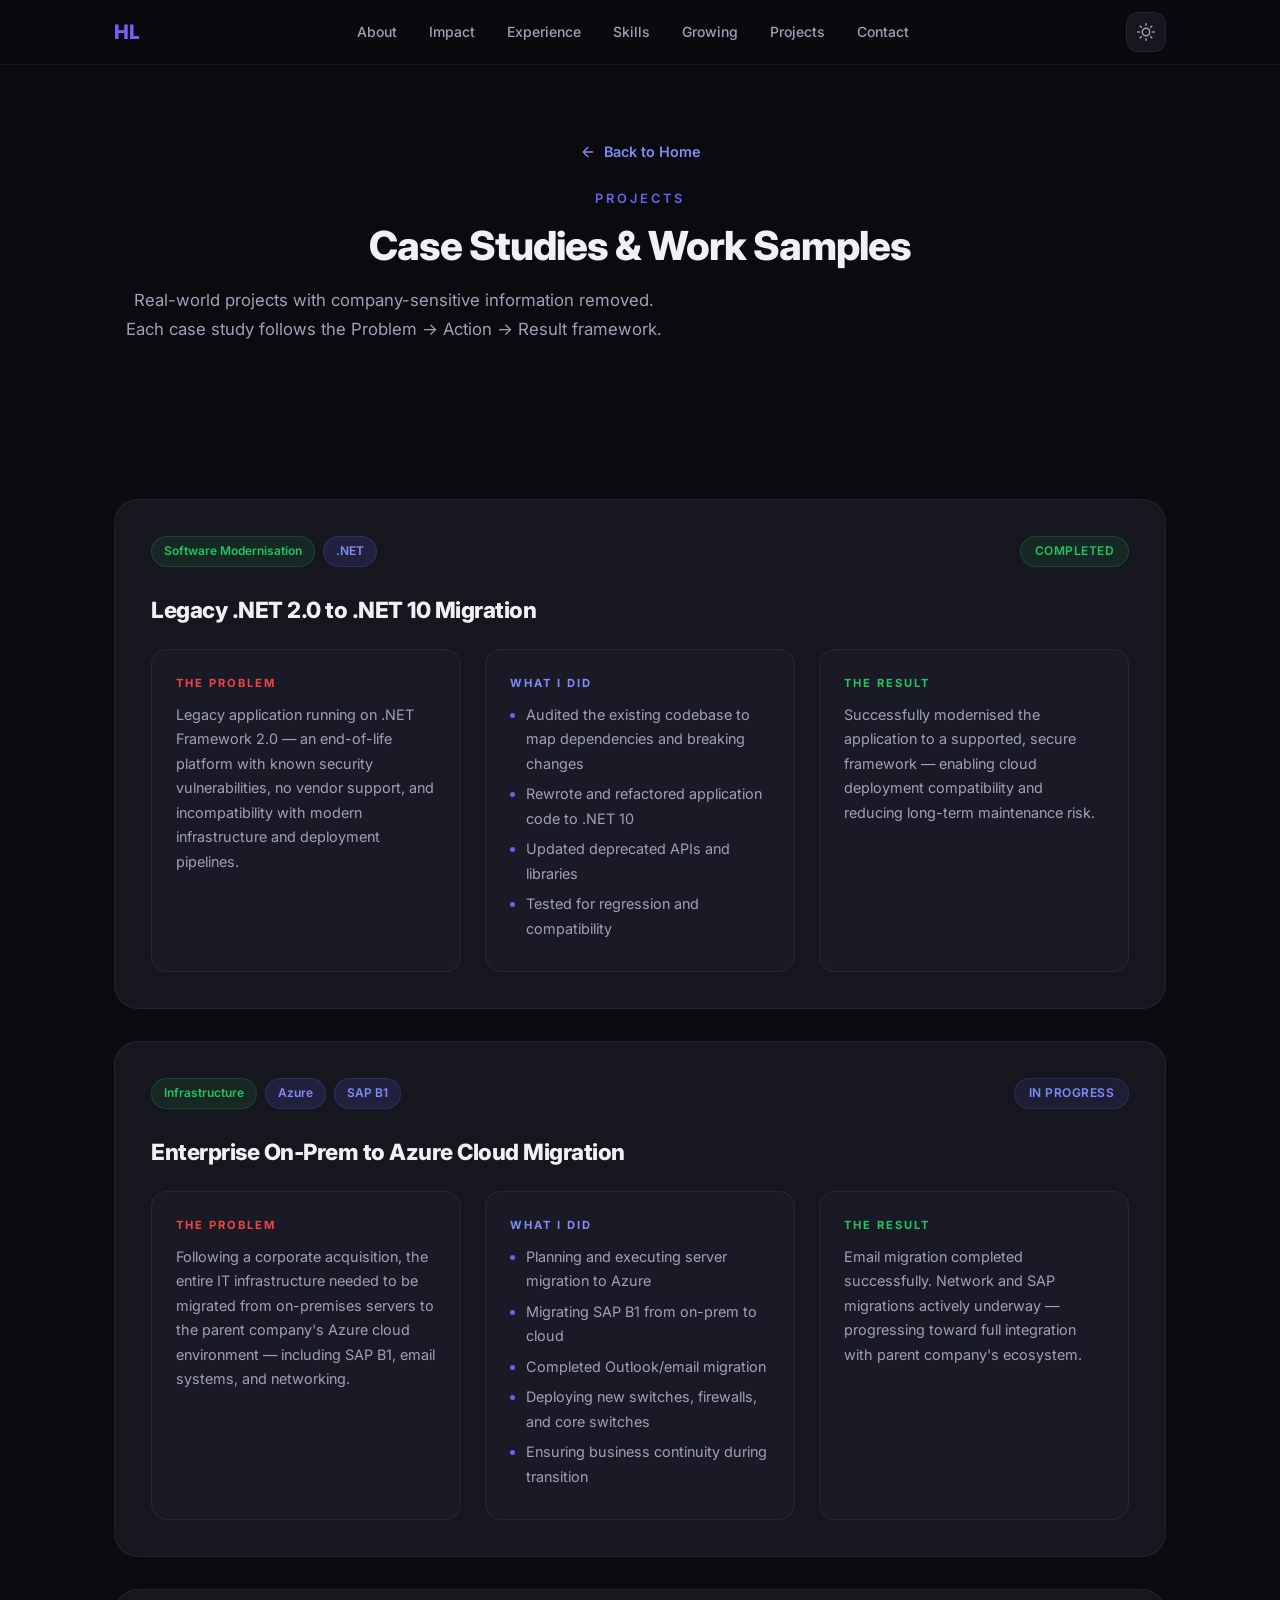
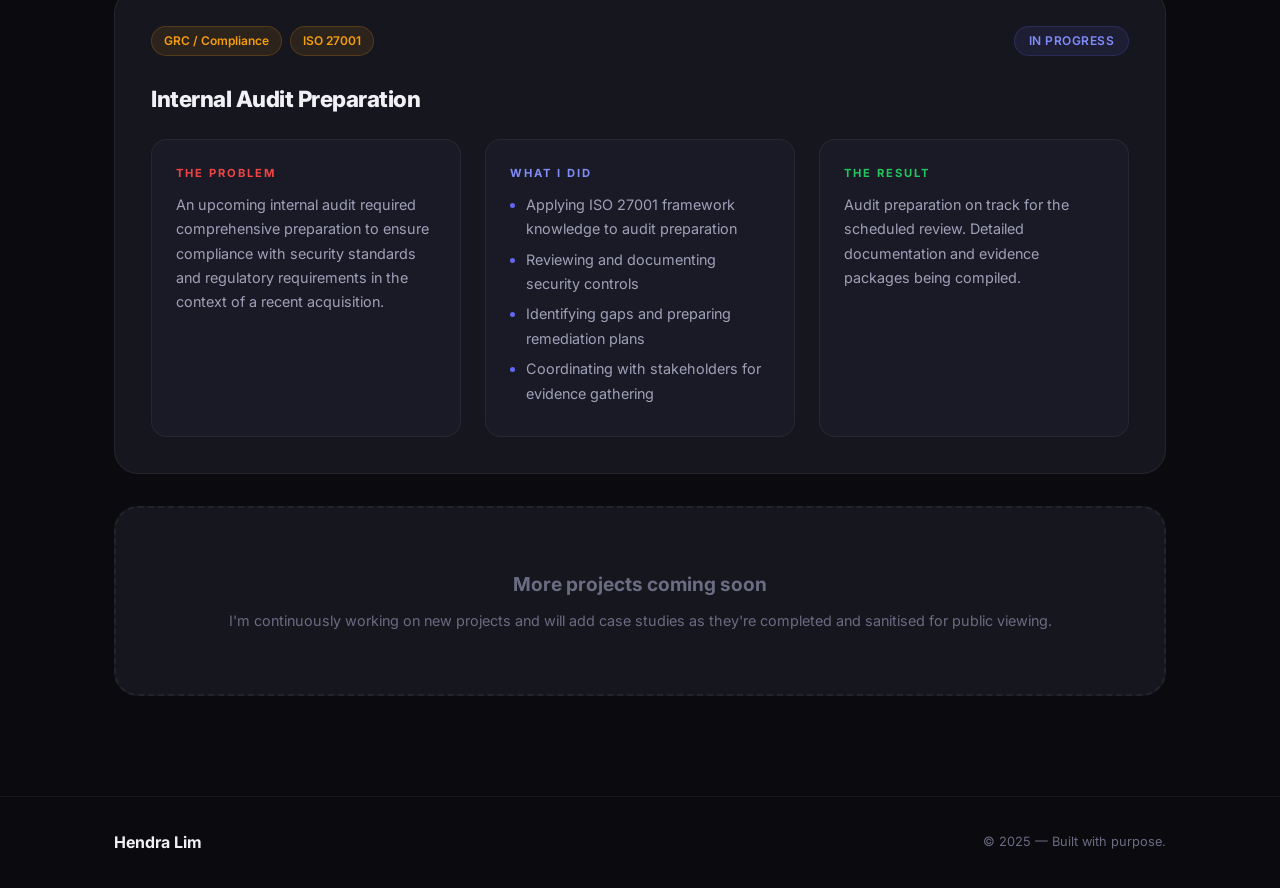
==== projects.html @ 78134fe1 "Initial portfolio website build Co-Authored-By: Claude Opus 4.6 <noreply@anthropic.com>" ====
<!DOCTYPE html>
<html lang="en" data-theme="dark">
<head>
    <meta charset="UTF-8">
    <meta name="viewport" content="width=device-width, initial-scale=1.0">
    <title>Projects | Hendra Lim</title>
    <meta name="description" content="Project case studies by Hendra Lim — IT infrastructure, cybersecurity, and software modernisation.">
    <link rel="stylesheet" href="styles.css">
    <link rel="preconnect" href="https://fonts.googleapis.com">
    <link rel="preconnect" href="https://fonts.gstatic.com" crossorigin>
    <link href="https://fonts.googleapis.com/css2?family=Inter:wght@300;400;500;600;700;800&family=JetBrains+Mono:wght@400;500&display=swap" rel="stylesheet">
    <style>
        /* Projects-specific styles */
        .projects-hero {
            padding: 140px 24px 60px;
            text-align: center;
        }

        .projects-grid {
            display: grid;
            gap: 32px;
            margin-top: 48px;
        }

        .project-case-study {
            background: var(--bg-card);
            border: 1px solid var(--border);
            border-radius: 24px;
            overflow: hidden;
            transition: all 0.3s ease;
        }

        .project-case-study:hover {
            border-color: var(--accent);
            box-shadow: var(--shadow-md);
        }

        .project-header {
            padding: 36px 36px 0;
            display: flex;
            justify-content: space-between;
            align-items: flex-start;
            flex-wrap: wrap;
            gap: 12px;
        }

        .project-tags {
            display: flex;
            gap: 8px;
            flex-wrap: wrap;
        }

        .project-tag {
            padding: 4px 12px;
            background: var(--accent-glow);
            border: 1px solid rgba(99, 102, 241, 0.2);
            border-radius: 100px;
            font-size: 0.75rem;
            font-weight: 600;
            color: var(--accent-light);
        }

        .project-tag.infra {
            background: rgba(34, 197, 94, 0.1);
            border-color: rgba(34, 197, 94, 0.2);
            color: #22c55e;
        }

        .project-tag.security {
            background: rgba(245, 158, 11, 0.1);
            border-color: rgba(245, 158, 11, 0.2);
            color: #f59e0b;
        }

        .project-status {
            padding: 4px 14px;
            border-radius: 100px;
            font-size: 0.75rem;
            font-weight: 600;
            text-transform: uppercase;
            letter-spacing: 0.5px;
        }

        .project-status.completed {
            background: rgba(34, 197, 94, 0.1);
            color: #22c55e;
            border: 1px solid rgba(34, 197, 94, 0.2);
        }

        .project-status.in-progress {
            background: rgba(99, 102, 241, 0.1);
            color: var(--accent-light);
            border: 1px solid rgba(99, 102, 241, 0.2);
        }

        .project-body {
            padding: 24px 36px 36px;
        }

        .project-title {
            font-size: 1.4rem;
            font-weight: 800;
            margin-bottom: 20px;
            letter-spacing: -0.5px;
        }

        .project-phases {
            display: grid;
            grid-template-columns: repeat(3, 1fr);
            gap: 24px;
        }

        .project-phase {
            padding: 24px;
            background: var(--bg-elevated);
            border-radius: 16px;
            border: 1px solid var(--border);
        }

        .phase-label {
            font-size: 0.7rem;
            font-weight: 700;
            text-transform: uppercase;
            letter-spacing: 2px;
            color: var(--accent-light);
            margin-bottom: 10px;
            display: block;
        }

        .phase-label.problem { color: #ef4444; }
        .phase-label.action { color: var(--accent-light); }
        .phase-label.result { color: #22c55e; }

        .project-phase p {
            font-size: 0.9rem;
            color: var(--text-secondary);
            line-height: 1.7;
        }

        .project-phase ul {
            list-style: none;
            padding: 0;
        }

        .project-phase ul li {
            font-size: 0.9rem;
            color: var(--text-secondary);
            line-height: 1.7;
            padding-left: 16px;
            position: relative;
            margin-bottom: 6px;
        }

        .project-phase ul li::before {
            content: '';
            position: absolute;
            left: 0;
            top: 10px;
            width: 5px;
            height: 5px;
            border-radius: 50%;
            background: var(--accent);
        }

        .project-placeholder {
            background: var(--bg-card);
            border: 2px dashed var(--border);
            border-radius: 24px;
            padding: 60px 36px;
            text-align: center;
        }

        .project-placeholder h4 {
            font-size: 1.2rem;
            margin-bottom: 8px;
            color: var(--text-muted);
        }

        .project-placeholder p {
            font-size: 0.9rem;
            color: var(--text-muted);
        }

        .back-link {
            display: inline-flex;
            align-items: center;
            gap: 8px;
            font-size: 0.9rem;
            font-weight: 600;
            color: var(--accent-light);
            margin-bottom: 24px;
            transition: gap 0.2s ease;
        }

        .back-link:hover {
            gap: 12px;
        }

        @media (max-width: 768px) {
            .project-phases {
                grid-template-columns: 1fr;
            }

            .project-header {
                padding: 24px 24px 0;
            }

            .project-body {
                padding: 20px 24px 28px;
            }
        }
    </style>
</head>
<body>
    <!-- Navigation -->
    <nav class="nav" id="nav">
        <div class="nav-container">
            <a href="index.html" class="nav-logo">HL</a>
            <div class="nav-links">
                <a href="index.html#about" class="nav-link">About</a>
                <a href="index.html#impact" class="nav-link">Impact</a>
                <a href="index.html#experience" class="nav-link">Experience</a>
                <a href="index.html#skills" class="nav-link">Skills</a>
                <a href="index.html#learning" class="nav-link">Growing</a>
                <a href="projects.html" class="nav-link">Projects</a>
                <a href="index.html#contact" class="nav-link">Contact</a>
            </div>
            <div class="nav-actions">
                <button class="theme-toggle" id="themeToggle" aria-label="Toggle dark/light mode">
                    <svg class="icon-sun" xmlns="http://www.w3.org/2000/svg" width="18" height="18" viewBox="0 0 24 24" fill="none" stroke="currentColor" stroke-width="2" stroke-linecap="round" stroke-linejoin="round"><circle cx="12" cy="12" r="5"></circle><line x1="12" y1="1" x2="12" y2="3"></line><line x1="12" y1="21" x2="12" y2="23"></line><line x1="4.22" y1="4.22" x2="5.64" y2="5.64"></line><line x1="18.36" y1="18.36" x2="19.78" y2="19.78"></line><line x1="1" y1="12" x2="3" y2="12"></line><line x1="21" y1="12" x2="23" y2="12"></line><line x1="4.22" y1="19.78" x2="5.64" y2="18.36"></line><line x1="18.36" y1="5.64" x2="19.78" y2="4.22"></line></svg>
                    <svg class="icon-moon" xmlns="http://www.w3.org/2000/svg" width="18" height="18" viewBox="0 0 24 24" fill="none" stroke="currentColor" stroke-width="2" stroke-linecap="round" stroke-linejoin="round"><path d="M21 12.79A9 9 0 1 1 11.21 3 7 7 0 0 0 21 12.79z"></path></svg>
                </button>
                <button class="mobile-menu-btn" id="mobileMenuBtn" aria-label="Toggle menu">
                    <span></span>
                    <span></span>
                    <span></span>
                </button>
            </div>
        </div>
    </nav>

    <!-- Mobile Menu -->
    <div class="mobile-menu" id="mobileMenu">
        <a href="index.html#about" class="mobile-menu-link">About</a>
        <a href="index.html#impact" class="mobile-menu-link">Impact</a>
        <a href="index.html#experience" class="mobile-menu-link">Experience</a>
        <a href="index.html#skills" class="mobile-menu-link">Skills</a>
        <a href="index.html#learning" class="mobile-menu-link">Growing</a>
        <a href="projects.html" class="mobile-menu-link">Projects</a>
        <a href="index.html#contact" class="mobile-menu-link">Contact</a>
    </div>

    <!-- Projects Hero -->
    <section class="projects-hero">
        <div class="container">
            <a href="index.html" class="back-link">
                <svg xmlns="http://www.w3.org/2000/svg" width="16" height="16" viewBox="0 0 24 24" fill="none" stroke="currentColor" stroke-width="2" stroke-linecap="round" stroke-linejoin="round"><line x1="19" y1="12" x2="5" y2="12"></line><polyline points="12 19 5 12 12 5"></polyline></svg>
                Back to Home
            </a>
            <h2 class="section-label">Projects</h2>
            <h3 class="section-title">Case Studies & Work Samples</h3>
            <p class="section-description">Real-world projects with company-sensitive information removed. Each case study follows the Problem → Action → Result framework.</p>
        </div>
    </section>

    <!-- Projects -->
    <section class="section" style="padding-top: 0;">
        <div class="container">
            <div class="projects-grid">

                <!-- Project 1: .NET Migration -->
                <article class="project-case-study">
                    <div class="project-header">
                        <div class="project-tags">
                            <span class="project-tag infra">Software Modernisation</span>
                            <span class="project-tag">.NET</span>
                        </div>
                        <span class="project-status completed">Completed</span>
                    </div>
                    <div class="project-body">
                        <h3 class="project-title">Legacy .NET 2.0 to .NET 10 Migration</h3>
                        <div class="project-phases">
                            <div class="project-phase">
                                <span class="phase-label problem">The Problem</span>
                                <p>Legacy application running on .NET Framework 2.0 — an end-of-life platform with known security vulnerabilities, no vendor support, and incompatibility with modern infrastructure and deployment pipelines.</p>
                            </div>
                            <div class="project-phase">
                                <span class="phase-label action">What I Did</span>
                                <ul>
                                    <li>Audited the existing codebase to map dependencies and breaking changes</li>
                                    <li>Rewrote and refactored application code to .NET 10</li>
                                    <li>Updated deprecated APIs and libraries</li>
                                    <li>Tested for regression and compatibility</li>
                                </ul>
                            </div>
                            <div class="project-phase">
                                <span class="phase-label result">The Result</span>
                                <p>Successfully modernised the application to a supported, secure framework — enabling cloud deployment compatibility and reducing long-term maintenance risk.</p>
                            </div>
                        </div>
                    </div>
                </article>

                <!-- Project 2: Azure Migration -->
                <article class="project-case-study">
                    <div class="project-header">
                        <div class="project-tags">
                            <span class="project-tag infra">Infrastructure</span>
                            <span class="project-tag">Azure</span>
                            <span class="project-tag">SAP B1</span>
                        </div>
                        <span class="project-status in-progress">In Progress</span>
                    </div>
                    <div class="project-body">
                        <h3 class="project-title">Enterprise On-Prem to Azure Cloud Migration</h3>
                        <div class="project-phases">
                            <div class="project-phase">
                                <span class="phase-label problem">The Problem</span>
                                <p>Following a corporate acquisition, the entire IT infrastructure needed to be migrated from on-premises servers to the parent company's Azure cloud environment — including SAP B1, email systems, and networking.</p>
                            </div>
                            <div class="project-phase">
                                <span class="phase-label action">What I Did</span>
                                <ul>
                                    <li>Planning and executing server migration to Azure</li>
                                    <li>Migrating SAP B1 from on-prem to cloud</li>
                                    <li>Completed Outlook/email migration</li>
                                    <li>Deploying new switches, firewalls, and core switches</li>
                                    <li>Ensuring business continuity during transition</li>
                                </ul>
                            </div>
                            <div class="project-phase">
                                <span class="phase-label result">The Result</span>
                                <p>Email migration completed successfully. Network and SAP migrations actively underway — progressing toward full integration with parent company's ecosystem.</p>
                            </div>
                        </div>
                    </div>
                </article>

                <!-- Project 3: Internal Audit -->
                <article class="project-case-study">
                    <div class="project-header">
                        <div class="project-tags">
                            <span class="project-tag security">GRC / Compliance</span>
                            <span class="project-tag security">ISO 27001</span>
                        </div>
                        <span class="project-status in-progress">In Progress</span>
                    </div>
                    <div class="project-body">
                        <h3 class="project-title">Internal Audit Preparation</h3>
                        <div class="project-phases">
                            <div class="project-phase">
                                <span class="phase-label problem">The Problem</span>
                                <p>An upcoming internal audit required comprehensive preparation to ensure compliance with security standards and regulatory requirements in the context of a recent acquisition.</p>
                            </div>
                            <div class="project-phase">
                                <span class="phase-label action">What I Did</span>
                                <ul>
                                    <li>Applying ISO 27001 framework knowledge to audit preparation</li>
                                    <li>Reviewing and documenting security controls</li>
                                    <li>Identifying gaps and preparing remediation plans</li>
                                    <li>Coordinating with stakeholders for evidence gathering</li>
                                </ul>
                            </div>
                            <div class="project-phase">
                                <span class="phase-label result">The Result</span>
                                <p>Audit preparation on track for the scheduled review. Detailed documentation and evidence packages being compiled.</p>
                            </div>
                        </div>
                    </div>
                </article>

                <!-- Placeholder for future projects -->
                <div class="project-placeholder">
                    <h4>More projects coming soon</h4>
                    <p>I'm continuously working on new projects and will add case studies as they're completed and sanitised for public viewing.</p>
                </div>

            </div>
        </div>
    </section>

    <!-- Footer -->
    <footer class="footer">
        <div class="container">
            <div class="footer-content">
                <span class="footer-logo">Hendra Lim</span>
                <span class="footer-copy">&copy; 2025 — Built with purpose.</span>
            </div>
        </div>
    </footer>

    <script src="script.js"></script>
</body>
</html>
---- styles.css ----
/* ===================================
   HENDRA LIM — PORTFOLIO STYLES
   Modern, elegant, premium feel
   =================================== */

/* ---------- CSS Variables ---------- */
:root {
    --font-primary: 'Inter', -apple-system, BlinkMacSystemFont, sans-serif;
    --font-mono: 'JetBrains Mono', monospace;
}

[data-theme="dark"] {
    --bg-primary: #0a0a0f;
    --bg-secondary: #12121a;
    --bg-card: #16161f;
    --bg-card-hover: #1c1c28;
    --bg-elevated: #1a1a26;
    --text-primary: #f0f0f5;
    --text-secondary: #a0a0b8;
    --text-muted: #6b6b82;
    --accent: #6366f1;
    --accent-light: #818cf8;
    --accent-glow: rgba(99, 102, 241, 0.15);
    --accent-glow-strong: rgba(99, 102, 241, 0.3);
    --border: rgba(255, 255, 255, 0.06);
    --border-hover: rgba(255, 255, 255, 0.12);
    --gradient-accent: linear-gradient(135deg, #6366f1, #8b5cf6);
    --shadow-sm: 0 2px 8px rgba(0, 0, 0, 0.3);
    --shadow-md: 0 8px 32px rgba(0, 0, 0, 0.4);
    --shadow-lg: 0 16px 64px rgba(0, 0, 0, 0.5);
    --nav-bg: rgba(10, 10, 15, 0.85);
    --pivot-color: #f59e0b;
}

[data-theme="light"] {
    --bg-primary: #fafafa;
    --bg-secondary: #ffffff;
    --bg-card: #ffffff;
    --bg-card-hover: #f5f5ff;
    --bg-elevated: #f0f0f8;
    --text-primary: #1a1a2e;
    --text-secondary: #4a4a6a;
    --text-muted: #8888a0;
    --accent: #4f46e5;
    --accent-light: #6366f1;
    --accent-glow: rgba(79, 70, 229, 0.08);
    --accent-glow-strong: rgba(79, 70, 229, 0.15);
    --border: rgba(0, 0, 0, 0.08);
    --border-hover: rgba(0, 0, 0, 0.15);
    --gradient-accent: linear-gradient(135deg, #4f46e5, #7c3aed);
    --shadow-sm: 0 2px 8px rgba(0, 0, 0, 0.06);
    --shadow-md: 0 8px 32px rgba(0, 0, 0, 0.08);
    --shadow-lg: 0 16px 64px rgba(0, 0, 0, 0.1);
    --nav-bg: rgba(250, 250, 250, 0.9);
    --pivot-color: #d97706;
}

/* ---------- Reset & Base ---------- */
*, *::before, *::after {
    margin: 0;
    padding: 0;
    box-sizing: border-box;
}

html {
    scroll-behavior: smooth;
    scroll-padding-top: 80px;
}

body {
    font-family: var(--font-primary);
    background-color: var(--bg-primary);
    color: var(--text-primary);
    line-height: 1.7;
    overflow-x: hidden;
    transition: background-color 0.4s ease, color 0.4s ease;
}

a {
    text-decoration: none;
    color: inherit;
}

::selection {
    background: var(--accent);
    color: white;
}

.container {
    max-width: 1100px;
    margin: 0 auto;
    padding: 0 24px;
}

/* ---------- Navigation ---------- */
.nav {
    position: fixed;
    top: 0;
    left: 0;
    right: 0;
    z-index: 1000;
    background: var(--nav-bg);
    backdrop-filter: blur(20px);
    -webkit-backdrop-filter: blur(20px);
    border-bottom: 1px solid var(--border);
    transition: all 0.3s ease;
}

.nav.scrolled {
    box-shadow: var(--shadow-sm);
}

.nav-container {
    max-width: 1100px;
    margin: 0 auto;
    padding: 0 24px;
    display: flex;
    align-items: center;
    justify-content: space-between;
    height: 64px;
}

.nav-logo {
    font-size: 1.25rem;
    font-weight: 800;
    background: var(--gradient-accent);
    -webkit-background-clip: text;
    -webkit-text-fill-color: transparent;
    background-clip: text;
    letter-spacing: -0.5px;
}

.nav-links {
    display: flex;
    gap: 32px;
}

.nav-link {
    font-size: 0.875rem;
    font-weight: 500;
    color: var(--text-secondary);
    transition: color 0.2s ease;
    position: relative;
}

.nav-link::after {
    content: '';
    position: absolute;
    bottom: -4px;
    left: 0;
    width: 0;
    height: 2px;
    background: var(--gradient-accent);
    transition: width 0.3s ease;
    border-radius: 1px;
}

.nav-link:hover {
    color: var(--text-primary);
}

.nav-link:hover::after {
    width: 100%;
}

.nav-actions {
    display: flex;
    align-items: center;
    gap: 12px;
}

.theme-toggle {
    background: var(--bg-card);
    border: 1px solid var(--border);
    color: var(--text-secondary);
    width: 40px;
    height: 40px;
    border-radius: 12px;
    cursor: pointer;
    display: flex;
    align-items: center;
    justify-content: center;
    transition: all 0.2s ease;
}

.theme-toggle:hover {
    border-color: var(--accent);
    color: var(--accent);
}

[data-theme="dark"] .icon-sun { display: block; }
[data-theme="dark"] .icon-moon { display: none; }
[data-theme="light"] .icon-sun { display: none; }
[data-theme="light"] .icon-moon { display: block; }

.mobile-menu-btn {
    display: none;
    flex-direction: column;
    gap: 5px;
    background: none;
    border: none;
    cursor: pointer;
    padding: 4px;
}

.mobile-menu-btn span {
    display: block;
    width: 22px;
    height: 2px;
    background: var(--text-primary);
    border-radius: 2px;
    transition: all 0.3s ease;
}

.mobile-menu-btn.active span:nth-child(1) {
    transform: rotate(45deg) translate(5px, 5px);
}

.mobile-menu-btn.active span:nth-child(2) {
    opacity: 0;
}

.mobile-menu-btn.active span:nth-child(3) {
    transform: rotate(-45deg) translate(5px, -5px);
}

.mobile-menu {
    display: none;
    position: fixed;
    top: 64px;
    left: 0;
    right: 0;
    background: var(--bg-secondary);
    border-bottom: 1px solid var(--border);
    padding: 16px 24px;
    z-index: 999;
    flex-direction: column;
    gap: 8px;
}

.mobile-menu.active {
    display: flex;
}

.mobile-menu-link {
    font-size: 1rem;
    font-weight: 500;
    color: var(--text-secondary);
    padding: 12px 0;
    border-bottom: 1px solid var(--border);
    transition: color 0.2s ease;
}

.mobile-menu-link:hover {
    color: var(--accent);
}

/* ---------- Hero Section ---------- */
.hero {
    min-height: 100vh;
    display: flex;
    flex-direction: column;
    align-items: center;
    justify-content: center;
    position: relative;
    padding: 120px 24px 80px;
    overflow: hidden;
}

.hero-bg-grid {
    position: absolute;
    inset: 0;
    background-image:
        linear-gradient(var(--border) 1px, transparent 1px),
        linear-gradient(90deg, var(--border) 1px, transparent 1px);
    background-size: 60px 60px;
    mask-image: radial-gradient(ellipse at center, black 20%, transparent 70%);
    -webkit-mask-image: radial-gradient(ellipse at center, black 20%, transparent 70%);
    opacity: 0.5;
}

.hero-content {
    position: relative;
    text-align: center;
    max-width: 780px;
    animation: fadeInUp 0.8s ease-out;
}

@keyframes fadeInUp {
    from { opacity: 0; transform: translateY(30px); }
    to { opacity: 1; transform: translateY(0); }
}

.hero-badge {
    display: inline-flex;
    align-items: center;
    gap: 8px;
    padding: 8px 18px;
    background: var(--bg-card);
    border: 1px solid var(--border);
    border-radius: 100px;
    font-size: 0.85rem;
    color: var(--text-secondary);
    margin-bottom: 32px;
}

.badge-dot {
    width: 8px;
    height: 8px;
    background: #22c55e;
    border-radius: 50%;
    animation: pulse-dot 2s infinite;
}

@keyframes pulse-dot {
    0%, 100% { opacity: 1; }
    50% { opacity: 0.4; }
}

.hero-title {
    font-size: clamp(2.5rem, 6vw, 4rem);
    font-weight: 800;
    line-height: 1.1;
    letter-spacing: -2px;
    margin-bottom: 20px;
}

.highlight {
    background: var(--gradient-accent);
    -webkit-background-clip: text;
    -webkit-text-fill-color: transparent;
    background-clip: text;
}

.hero-roles {
    font-size: clamp(1.1rem, 2.5vw, 1.4rem);
    color: var(--text-secondary);
    margin-bottom: 28px;
    height: 2em;
    display: flex;
    align-items: center;
    justify-content: center;
    gap: 8px;
}

.role-prefix {
    color: var(--text-muted);
}

.role-carousel {
    position: relative;
    display: inline-block;
    text-align: left;
}

.role {
    position: absolute;
    left: 0;
    top: 0;
    white-space: nowrap;
    opacity: 0;
    transform: translateY(10px);
    transition: all 0.5s ease;
    color: var(--accent-light);
    font-weight: 500;
}

.role.active {
    opacity: 1;
    transform: translateY(0);
}

.hero-description {
    font-size: 1.05rem;
    color: var(--text-secondary);
    line-height: 1.8;
    max-width: 640px;
    margin: 0 auto 28px;
}

.hero-creds {
    display: flex;
    flex-wrap: wrap;
    gap: 10px;
    justify-content: center;
    margin-bottom: 36px;
}

.cred-badge {
    padding: 6px 16px;
    background: var(--accent-glow);
    border: 1px solid rgba(99, 102, 241, 0.2);
    border-radius: 100px;
    font-size: 0.8rem;
    font-weight: 600;
    color: var(--accent-light);
    letter-spacing: 0.3px;
}

.hero-cta {
    display: flex;
    gap: 16px;
    justify-content: center;
    flex-wrap: wrap;
}

.btn {
    display: inline-flex;
    align-items: center;
    gap: 8px;
    padding: 14px 32px;
    border-radius: 14px;
    font-size: 0.95rem;
    font-weight: 600;
    cursor: pointer;
    transition: all 0.3s ease;
    border: none;
}

.btn-primary {
    background: var(--gradient-accent);
    color: white;
    box-shadow: 0 4px 20px var(--accent-glow-strong);
}

.btn-primary:hover {
    transform: translateY(-2px);
    box-shadow: 0 8px 30px var(--accent-glow-strong);
}

.btn-secondary {
    background: var(--bg-card);
    color: var(--text-primary);
    border: 1px solid var(--border);
}

.btn-secondary:hover {
    border-color: var(--accent);
    background: var(--accent-glow);
    transform: translateY(-2px);
}

.scroll-indicator {
    position: absolute;
    bottom: 32px;
    display: flex;
    flex-direction: column;
    align-items: center;
    gap: 8px;
    color: var(--text-muted);
    font-size: 0.75rem;
    letter-spacing: 1px;
    text-transform: uppercase;
    animation: fadeInUp 1s ease-out 0.5s both;
}

.scroll-arrow {
    width: 20px;
    height: 20px;
    border-right: 2px solid var(--text-muted);
    border-bottom: 2px solid var(--text-muted);
    transform: rotate(45deg);
    animation: scroll-bounce 2s infinite;
}

@keyframes scroll-bounce {
    0%, 100% { transform: rotate(45deg) translateY(0); }
    50% { transform: rotate(45deg) translateY(6px); }
}

/* ---------- Sections (General) ---------- */
.section {
    padding: 100px 0;
    position: relative;
}

.section-label {
    font-size: 0.8rem;
    font-weight: 600;
    text-transform: uppercase;
    letter-spacing: 3px;
    color: var(--accent);
    margin-bottom: 12px;
}

.section-title {
    font-size: clamp(1.8rem, 4vw, 2.5rem);
    font-weight: 800;
    letter-spacing: -1px;
    margin-bottom: 16px;
    line-height: 1.2;
}

.section-subtitle {
    font-size: 1.4rem;
    font-weight: 700;
    margin-top: 60px;
    margin-bottom: 24px;
    letter-spacing: -0.5px;
}

.section-description {
    font-size: 1.05rem;
    color: var(--text-secondary);
    max-width: 560px;
    margin-bottom: 48px;
}

/* ---------- Impact / Stats ---------- */
.impact {
    background: var(--bg-secondary);
}

.stats-grid {
    display: grid;
    grid-template-columns: repeat(4, 1fr);
    gap: 24px;
    margin-top: 48px;
}

.stat-card {
    background: var(--bg-card);
    border: 1px solid var(--border);
    border-radius: 20px;
    padding: 36px 24px;
    text-align: center;
    transition: all 0.3s ease;
}

.stat-card:hover {
    border-color: var(--accent);
    background: var(--bg-card-hover);
    transform: translateY(-4px);
    box-shadow: var(--shadow-md);
}

.stat-number {
    font-size: 2.8rem;
    font-weight: 800;
    background: var(--gradient-accent);
    -webkit-background-clip: text;
    -webkit-text-fill-color: transparent;
    background-clip: text;
    display: block;
    line-height: 1;
    margin-bottom: 8px;
    font-family: var(--font-mono);
}

.stat-label {
    font-size: 0.95rem;
    font-weight: 600;
    color: var(--text-primary);
    display: block;
    margin-bottom: 8px;
}

.stat-context {
    font-size: 0.8rem;
    color: var(--text-muted);
    display: block;
    line-height: 1.5;
}

/* ---------- About ---------- */
.about-content {
    display: grid;
    grid-template-columns: 1.2fr 0.8fr;
    gap: 64px;
    margin-top: 48px;
    align-items: start;
}

.about-lead {
    font-size: 1.25rem;
    font-weight: 600;
    color: var(--text-primary);
    margin-bottom: 20px;
    line-height: 1.6;
}

.about-text p {
    color: var(--text-secondary);
    margin-bottom: 16px;
    font-size: 0.98rem;
}

/* Timeline */
.timeline {
    position: relative;
    padding-left: 28px;
}

.timeline::before {
    content: '';
    position: absolute;
    left: 6px;
    top: 0;
    bottom: 0;
    width: 2px;
    background: var(--border);
}

.timeline-item {
    position: relative;
    padding-bottom: 28px;
}

.timeline-item:last-child {
    padding-bottom: 0;
}

.timeline-marker {
    position: absolute;
    left: -24px;
    top: 4px;
    width: 12px;
    height: 12px;
    border-radius: 50%;
    background: var(--bg-card);
    border: 2px solid var(--text-muted);
    z-index: 1;
    transition: all 0.3s ease;
}

.timeline-item.active .timeline-marker {
    border-color: var(--accent);
    background: var(--accent);
    box-shadow: 0 0 12px var(--accent-glow-strong);
}

.timeline-item.pivot .timeline-marker {
    border-color: var(--pivot-color);
    background: var(--pivot-color);
    box-shadow: 0 0 12px rgba(245, 158, 11, 0.3);
}

.timeline-year {
    font-size: 0.75rem;
    font-family: var(--font-mono);
    color: var(--text-muted);
    font-weight: 500;
}

.timeline-content h4 {
    font-size: 0.95rem;
    font-weight: 700;
    margin: 2px 0;
}

.timeline-content p {
    font-size: 0.8rem;
    color: var(--text-muted);
    margin: 0;
}

.timeline-item.pivot .timeline-content h4 {
    color: var(--pivot-color);
}

/* ---------- Experience ---------- */
.experience {
    background: var(--bg-secondary);
}

.experience-grid {
    display: grid;
    gap: 24px;
    margin-top: 48px;
}

.exp-card {
    background: var(--bg-card);
    border: 1px solid var(--border);
    border-radius: 20px;
    padding: 36px;
    transition: all 0.3s ease;
}

.exp-card:hover {
    border-color: var(--border-hover);
    box-shadow: var(--shadow-sm);
}

.exp-card.featured {
    border-color: rgba(99, 102, 241, 0.2);
    background: linear-gradient(135deg, var(--bg-card), var(--accent-glow));
}

.exp-header {
    display: flex;
    justify-content: space-between;
    align-items: flex-start;
    margin-bottom: 8px;
    flex-wrap: wrap;
    gap: 12px;
}

.exp-company h4 {
    font-size: 1.2rem;
    font-weight: 700;
}

.exp-acquired {
    font-weight: 400;
    color: var(--text-muted);
    font-size: 0.95rem;
}

.exp-location {
    font-size: 0.85rem;
    color: var(--text-muted);
}

.exp-badge {
    padding: 4px 14px;
    border-radius: 100px;
    font-size: 0.75rem;
    font-weight: 600;
    letter-spacing: 0.5px;
    text-transform: uppercase;
}

.exp-badge.current {
    background: rgba(34, 197, 94, 0.1);
    color: #22c55e;
    border: 1px solid rgba(34, 197, 94, 0.2);
}

.exp-title {
    font-size: 1rem;
    font-weight: 600;
    color: var(--accent-light);
    margin-bottom: 4px;
}

.exp-date {
    font-size: 0.8rem;
    font-family: var(--font-mono);
    color: var(--text-muted);
}

.exp-details {
    margin-top: 20px;
}

.exp-highlight {
    background: var(--accent-glow);
    border-left: 3px solid var(--accent);
    padding: 16px 20px;
    border-radius: 0 12px 12px 0;
    margin-bottom: 20px;
}

.exp-highlight h6 {
    font-size: 0.8rem;
    font-weight: 700;
    text-transform: uppercase;
    letter-spacing: 1px;
    color: var(--accent-light);
    margin-bottom: 6px;
}

.exp-highlight p {
    font-size: 0.9rem;
    color: var(--text-secondary);
    line-height: 1.6;
}

.exp-list {
    list-style: none;
    padding: 0;
}

.exp-list li {
    position: relative;
    padding-left: 20px;
    margin-bottom: 10px;
    font-size: 0.9rem;
    color: var(--text-secondary);
    line-height: 1.6;
}

.exp-list li::before {
    content: '';
    position: absolute;
    left: 0;
    top: 10px;
    width: 6px;
    height: 6px;
    border-radius: 50%;
    background: var(--accent);
}

/* ---------- Skills ---------- */
.skills-grid {
    display: grid;
    grid-template-columns: repeat(2, 1fr);
    gap: 24px;
    margin-top: 48px;
}

.skill-category {
    background: var(--bg-card);
    border: 1px solid var(--border);
    border-radius: 20px;
    padding: 32px;
    transition: all 0.3s ease;
}

.skill-category:hover {
    border-color: var(--accent);
    transform: translateY(-2px);
    box-shadow: var(--shadow-sm);
}

.skill-icon {
    width: 48px;
    height: 48px;
    display: flex;
    align-items: center;
    justify-content: center;
    background: var(--accent-glow);
    border-radius: 14px;
    margin-bottom: 16px;
    color: var(--accent-light);
}

.skill-category h4 {
    font-size: 1.05rem;
    font-weight: 700;
    margin-bottom: 16px;
}

.skill-tags {
    display: flex;
    flex-wrap: wrap;
    gap: 8px;
}

.skill-tags span {
    padding: 6px 14px;
    background: var(--bg-elevated);
    border: 1px solid var(--border);
    border-radius: 8px;
    font-size: 0.8rem;
    font-weight: 500;
    color: var(--text-secondary);
    transition: all 0.2s ease;
}

.skill-tags span:hover {
    color: var(--accent-light);
    border-color: var(--accent);
    background: var(--accent-glow);
}

/* Certifications */
.cert-grid {
    display: grid;
    grid-template-columns: repeat(2, 1fr);
    gap: 20px;
}

.cert-card {
    background: var(--bg-card);
    border: 1px solid var(--border);
    border-radius: 16px;
    padding: 28px;
    display: flex;
    flex-direction: column;
    gap: 4px;
    transition: all 0.3s ease;
}

.cert-card:hover {
    border-color: var(--accent);
    transform: translateY(-2px);
}

.cert-icon {
    color: var(--accent-light);
    margin-bottom: 8px;
}

.cert-card h4 {
    font-size: 0.95rem;
    font-weight: 700;
}

.cert-issuer {
    font-size: 0.85rem;
    color: var(--accent-light);
    font-weight: 600;
}

.cert-date {
    font-size: 0.8rem;
    color: var(--text-muted);
    font-family: var(--font-mono);
}

/* Languages */
.lang-grid {
    display: grid;
    grid-template-columns: repeat(3, 1fr);
    gap: 20px;
}

.lang-card {
    background: var(--bg-card);
    border: 1px solid var(--border);
    border-radius: 14px;
    padding: 24px;
}

.lang-name {
    font-weight: 700;
    font-size: 0.95rem;
    display: block;
    margin-bottom: 4px;
}

.lang-level {
    font-size: 0.8rem;
    color: var(--text-muted);
    display: block;
    margin-bottom: 12px;
}

.lang-bar {
    height: 4px;
    background: var(--bg-elevated);
    border-radius: 4px;
    overflow: hidden;
}

.lang-fill {
    height: 100%;
    background: var(--gradient-accent);
    border-radius: 4px;
    transition: width 1s ease-out;
}

/* ---------- Currently Learning ---------- */
.learning {
    background: var(--bg-secondary);
}

.learning-grid {
    display: grid;
    grid-template-columns: repeat(3, 1fr);
    gap: 24px;
}

.learning-card {
    background: var(--bg-card);
    border: 1px solid var(--border);
    border-radius: 20px;
    padding: 32px;
    transition: all 0.3s ease;
}

.learning-card:hover {
    border-color: var(--accent);
    transform: translateY(-4px);
    box-shadow: var(--shadow-md);
}

.learning-progress {
    display: flex;
    align-items: center;
    gap: 12px;
    margin-bottom: 20px;
}

.progress-ring {
    width: 40px;
    height: 40px;
}

.progress-bg {
    fill: none;
    stroke: var(--bg-elevated);
    stroke-width: 3;
}

.progress-fill {
    fill: none;
    stroke: var(--accent);
    stroke-width: 3;
    stroke-linecap: round;
    transform: rotate(-90deg);
    transform-origin: 50% 50%;
    transition: stroke-dasharray 1s ease;
}

.progress-fill.active {
    stroke: #22c55e;
}

.progress-text {
    font-size: 0.75rem;
    font-weight: 600;
    text-transform: uppercase;
    letter-spacing: 1px;
    color: var(--accent-light);
}

.learning-card h4 {
    font-size: 1.05rem;
    font-weight: 700;
    margin-bottom: 10px;
}

.learning-card p {
    font-size: 0.88rem;
    color: var(--text-secondary);
    line-height: 1.7;
}

/* ---------- Quote ---------- */
.quote-section {
    padding: 80px 0;
}

.personal-quote {
    max-width: 700px;
    margin: 0 auto;
    text-align: center;
    position: relative;
}

.personal-quote::before {
    content: '\201C';
    font-size: 6rem;
    font-weight: 800;
    background: var(--gradient-accent);
    -webkit-background-clip: text;
    -webkit-text-fill-color: transparent;
    background-clip: text;
    position: absolute;
    top: -40px;
    left: 50%;
    transform: translateX(-50%);
    line-height: 1;
    opacity: 0.3;
}

.personal-quote p {
    font-size: 1.2rem;
    font-style: italic;
    color: var(--text-secondary);
    line-height: 1.8;
    margin-bottom: 16px;
}

.personal-quote cite {
    font-size: 0.9rem;
    font-style: normal;
    font-weight: 600;
    color: var(--accent-light);
}

/* ---------- Contact ---------- */
.contact {
    background: var(--bg-secondary);
}

.contact-grid {
    display: grid;
    grid-template-columns: repeat(2, 1fr);
    gap: 20px;
}

.contact-card {
    background: var(--bg-card);
    border: 1px solid var(--border);
    border-radius: 18px;
    padding: 32px;
    display: flex;
    flex-direction: column;
    align-items: center;
    text-align: center;
    gap: 8px;
    transition: all 0.3s ease;
    cursor: pointer;
}

.contact-card:hover {
    border-color: var(--accent);
    transform: translateY(-4px);
    box-shadow: var(--shadow-md);
}

.contact-card svg {
    color: var(--accent-light);
    margin-bottom: 4px;
}

.contact-card h4 {
    font-size: 1rem;
    font-weight: 700;
}

.contact-card span {
    font-size: 0.88rem;
    color: var(--text-secondary);
}

/* ---------- Footer ---------- */
.footer {
    padding: 32px 0;
    border-top: 1px solid var(--border);
}

.footer-content {
    display: flex;
    justify-content: space-between;
    align-items: center;
}

.footer-logo {
    font-weight: 700;
    font-size: 1rem;
}

.footer-copy {
    font-size: 0.8rem;
    color: var(--text-muted);
}

/* ---------- Scroll Animations ---------- */
.fade-in {
    opacity: 0;
    transform: translateY(30px);
    transition: opacity 0.6s ease, transform 0.6s ease;
}

.fade-in.visible {
    opacity: 1;
    transform: translateY(0);
}

/* ---------- Responsive ---------- */
@media (max-width: 1024px) {
    .stats-grid {
        grid-template-columns: repeat(2, 1fr);
    }

    .about-content {
        grid-template-columns: 1fr;
        gap: 48px;
    }

    .learning-grid {
        grid-template-columns: 1fr;
    }
}

@media (max-width: 768px) {
    .nav-links {
        display: none;
    }

    .mobile-menu-btn {
        display: flex;
    }

    .hero {
        padding: 100px 24px 60px;
    }

    .hero-title {
        letter-spacing: -1px;
    }

    .hero-roles {
        flex-direction: column;
        height: auto;
        gap: 4px;
    }

    .role-carousel {
        position: relative;
        height: 1.5em;
    }

    .stats-grid {
        grid-template-columns: repeat(2, 1fr);
        gap: 16px;
    }

    .stat-card {
        padding: 24px 16px;
    }

    .stat-number {
        font-size: 2rem;
    }

    .skills-grid,
    .cert-grid,
    .contact-grid {
        grid-template-columns: 1fr;
    }

    .lang-grid {
        grid-template-columns: 1fr;
    }

    .exp-card {
        padding: 24px;
    }

    .footer-content {
        flex-direction: column;
        gap: 8px;
        text-align: center;
    }

    .scroll-indicator {
        display: none;
    }
}

@media (max-width: 480px) {
    .stats-grid {
        grid-template-columns: 1fr;
    }

    .hero-creds {
        flex-direction: column;
        align-items: center;
    }

    .hero-cta {
        flex-direction: column;
        align-items: center;
    }

    .btn {
        width: 100%;
        justify-content: center;
    }
}
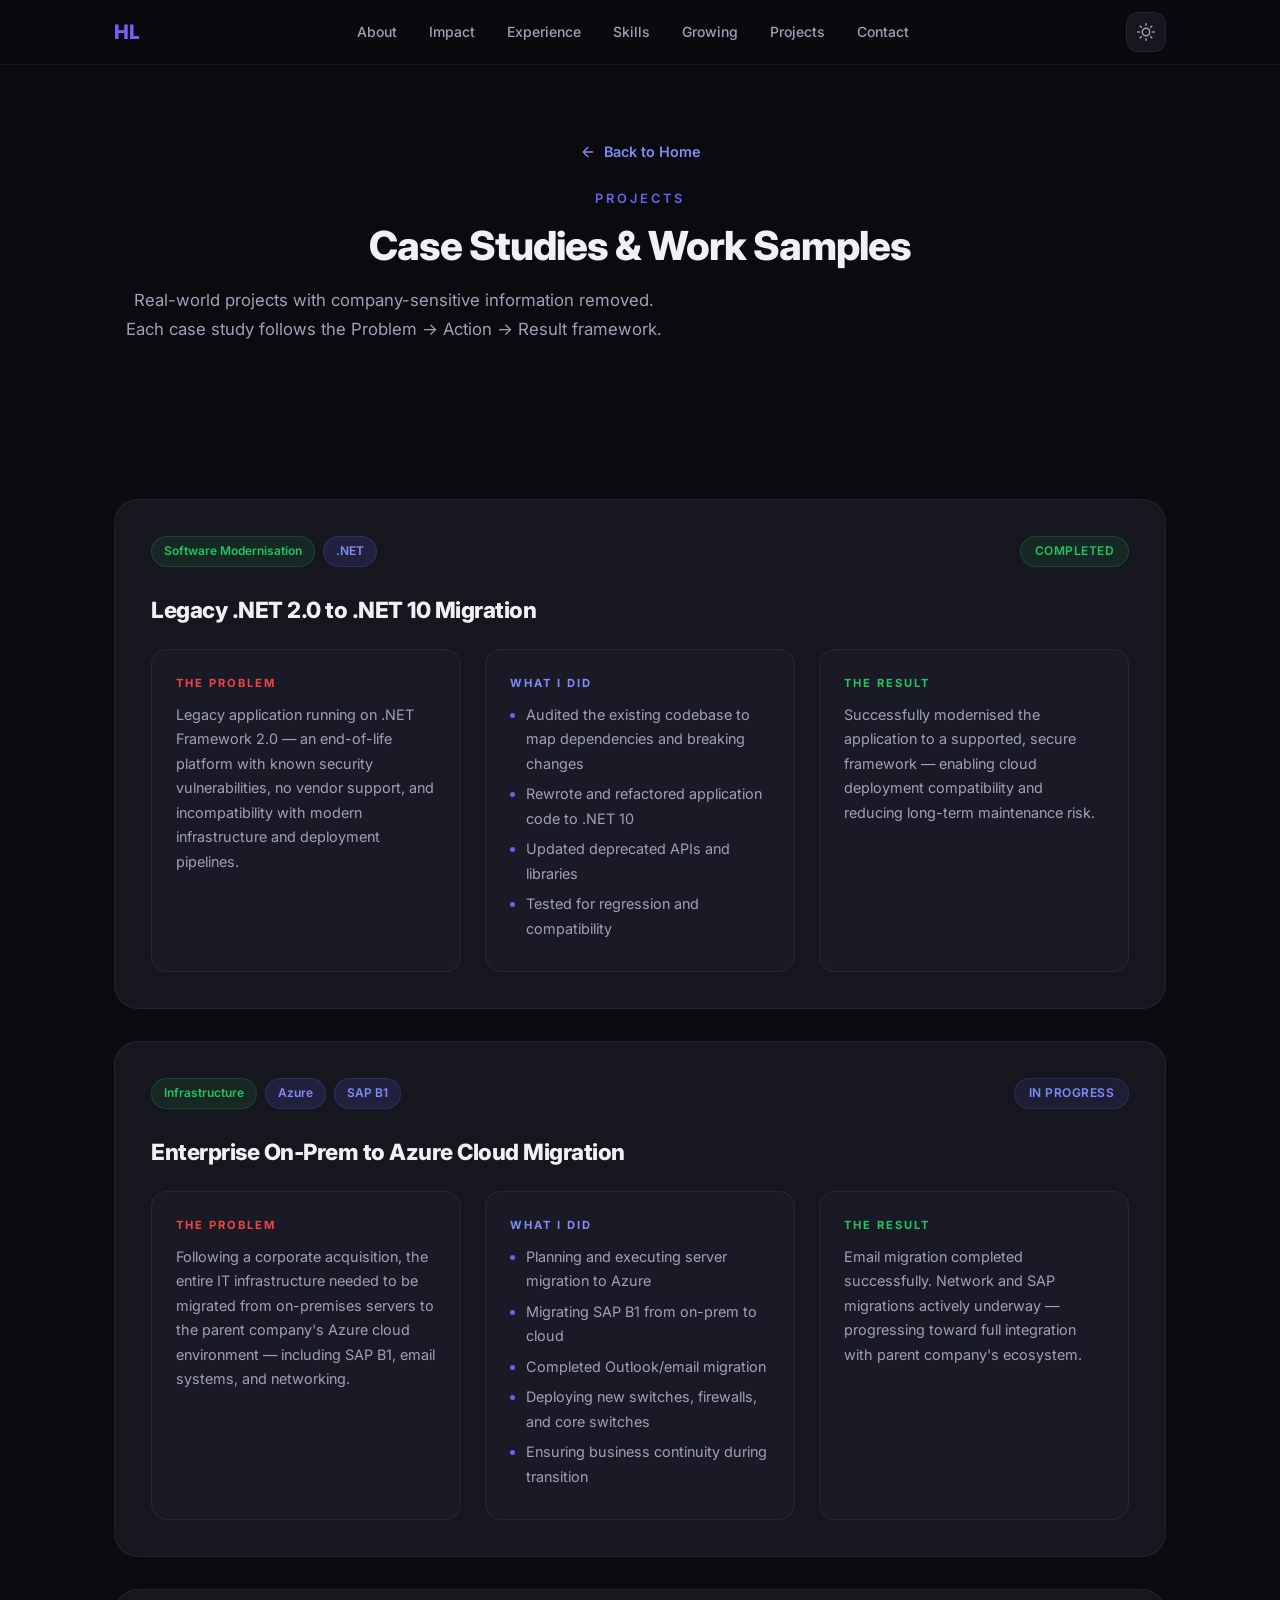
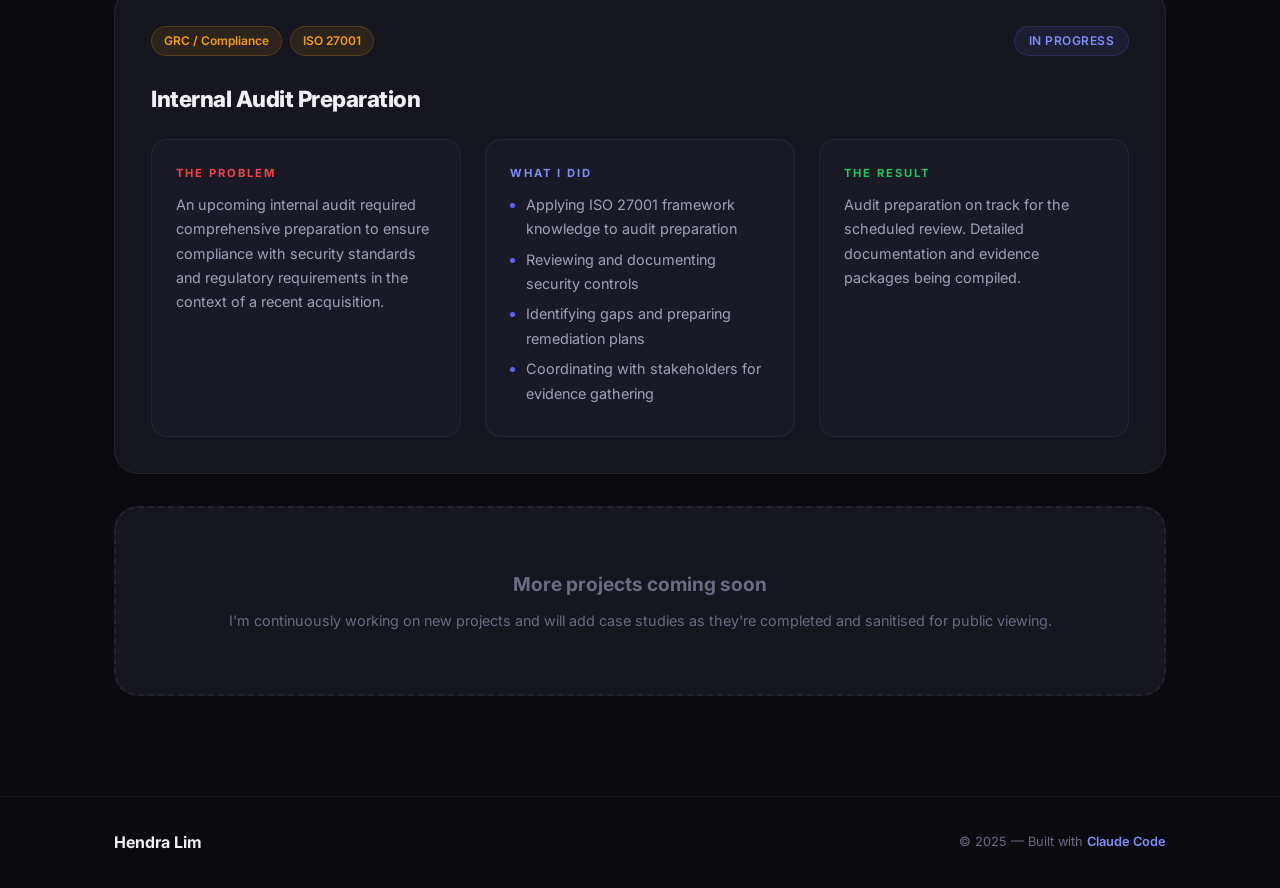
==== commit 8d576174: "Update footer to credit Claude Code, expand infrastructure skills - Footer now reads "Built with Cla" ====
--- a/projects.html
+++ b/projects.html
@@ -384,7 +384,7 @@
         <div class="container">
             <div class="footer-content">
                 <span class="footer-logo">Hendra Lim</span>
-                <span class="footer-copy">&copy; 2025 — Built with purpose.</span>
+                <span class="footer-copy">&copy; 2025 — Built with <a href="https://claude.ai/code" target="_blank" rel="noopener noreferrer" class="footer-claude-link">Claude Code</a></span>
             </div>
         </div>
     </footer>
--- a/styles.css
+++ b/styles.css
@@ -340,34 +340,33 @@
     display: flex;
     align-items: center;
     justify-content: center;
-    gap: 8px;
-}
-
-.role-prefix {
-    color: var(--text-muted);
 }
 
 .role-carousel {
     position: relative;
-    display: inline-block;
-    text-align: left;
+    display: block;
+    text-align: center;
+    width: 100%;
 }
 
 .role {
     position: absolute;
-    left: 0;
+    left: 50%;
     top: 0;
+    transform: translateX(-50%) translateY(10px);
     white-space: nowrap;
     opacity: 0;
-    transform: translateY(10px);
-    transition: all 0.5s ease;
+    visibility: hidden;
+    transition: opacity 0.5s ease, transform 0.5s ease, visibility 0s 0.5s;
     color: var(--accent-light);
     font-weight: 500;
 }
 
 .role.active {
     opacity: 1;
-    transform: translateY(0);
+    visibility: visible;
+    transform: translateX(-50%) translateY(0);
+    transition: opacity 0.5s ease, transform 0.5s ease, visibility 0s 0s;
 }
 
 .hero-description {
@@ -1067,10 +1066,17 @@
     background: var(--bg-secondary);
 }
 
-.contact-grid {
-    display: grid;
-    grid-template-columns: repeat(2, 1fr);
-    gap: 20px;
+.contact-centered {
+    display: flex;
+    flex-direction: column;
+    align-items: center;
+    gap: 32px;
+}
+
+.btn-linkedin {
+    padding: 18px 40px;
+    font-size: 1.05rem;
+    border-radius: 16px;
 }
 
 .contact-card {
@@ -1130,6 +1136,17 @@
     color: var(--text-muted);
 }
 
+.footer-claude-link {
+    color: var(--accent-light);
+    font-weight: 600;
+    transition: color 0.2s ease;
+}
+
+.footer-claude-link:hover {
+    color: var(--accent);
+    text-decoration: underline;
+}
+
 /* ---------- Scroll Animations ---------- */
 .fade-in {
     opacity: 0;
@@ -1200,8 +1217,7 @@
     }
 
     .skills-grid,
-    .cert-grid,
-    .contact-grid {
+    .cert-grid {
         grid-template-columns: 1fr;
     }
 
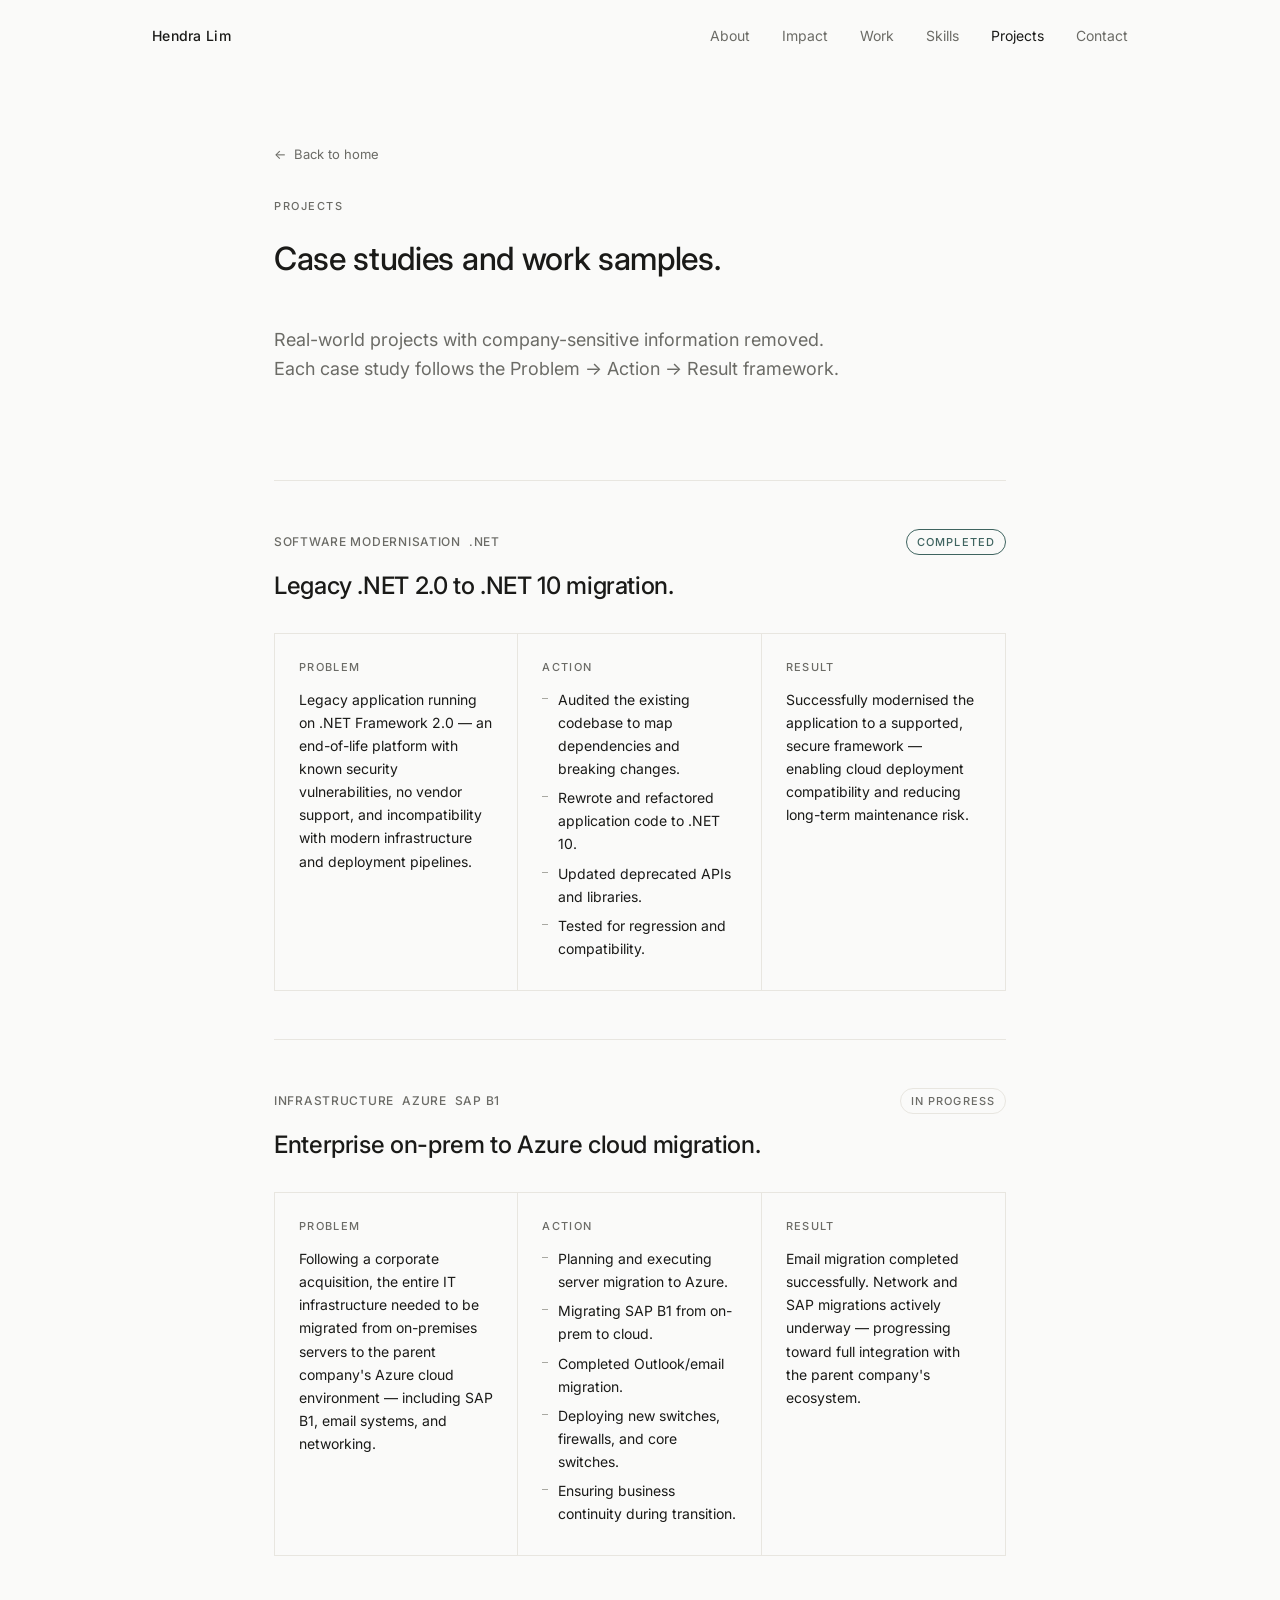
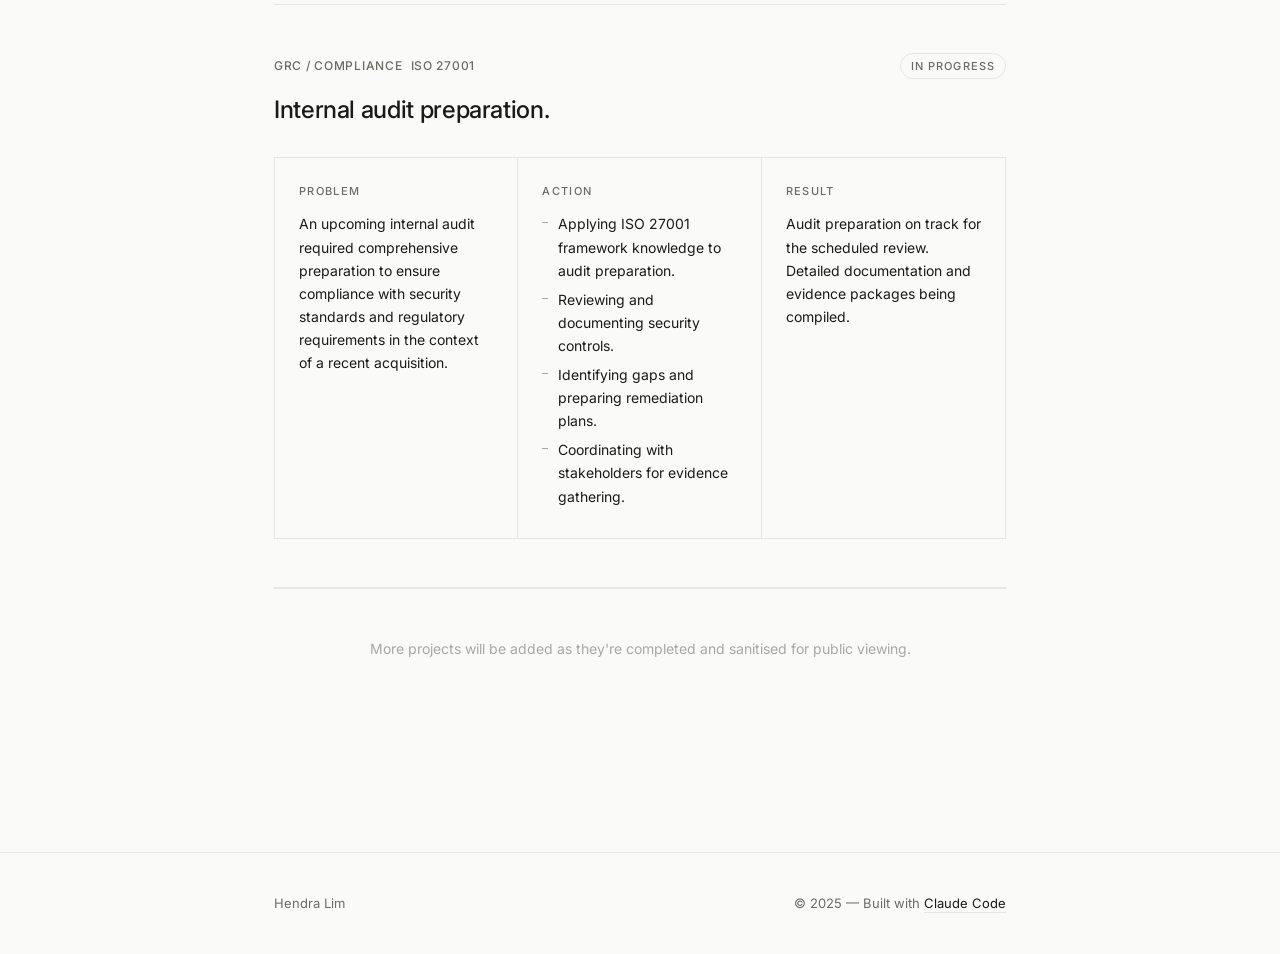
==== commit 39d0be29: "Complete editorial redesign — Anthropic-inspired minimalism - Replaced gradient/dark design with nea" ====
--- a/projects.html
+++ b/projects.html
@@ -1,251 +1,40 @@
 <!DOCTYPE html>
-<html lang="en" data-theme="dark">
+<html lang="en">
 <head>
     <meta charset="UTF-8">
     <meta name="viewport" content="width=device-width, initial-scale=1.0">
-    <title>Projects | Hendra Lim</title>
+    <title>Projects — Hendra Lim</title>
     <meta name="description" content="Project case studies by Hendra Lim — IT infrastructure, cybersecurity, and software modernisation.">
-    <link rel="stylesheet" href="styles.css">
     <link rel="preconnect" href="https://fonts.googleapis.com">
     <link rel="preconnect" href="https://fonts.gstatic.com" crossorigin>
-    <link href="https://fonts.googleapis.com/css2?family=Inter:wght@300;400;500;600;700;800&family=JetBrains+Mono:wght@400;500&display=swap" rel="stylesheet">
-    <style>
-        /* Projects-specific styles */
-        .projects-hero {
-            padding: 140px 24px 60px;
-            text-align: center;
-        }
-
-        .projects-grid {
-            display: grid;
-            gap: 32px;
-            margin-top: 48px;
-        }
-
-        .project-case-study {
-            background: var(--bg-card);
-            border: 1px solid var(--border);
-            border-radius: 24px;
-            overflow: hidden;
-            transition: all 0.3s ease;
-        }
-
-        .project-case-study:hover {
-            border-color: var(--accent);
-            box-shadow: var(--shadow-md);
-        }
-
-        .project-header {
-            padding: 36px 36px 0;
-            display: flex;
-            justify-content: space-between;
-            align-items: flex-start;
-            flex-wrap: wrap;
-            gap: 12px;
-        }
-
-        .project-tags {
-            display: flex;
-            gap: 8px;
-            flex-wrap: wrap;
-        }
-
-        .project-tag {
-            padding: 4px 12px;
-            background: var(--accent-glow);
-            border: 1px solid rgba(99, 102, 241, 0.2);
-            border-radius: 100px;
-            font-size: 0.75rem;
-            font-weight: 600;
-            color: var(--accent-light);
-        }
-
-        .project-tag.infra {
-            background: rgba(34, 197, 94, 0.1);
-            border-color: rgba(34, 197, 94, 0.2);
-            color: #22c55e;
-        }
-
-        .project-tag.security {
-            background: rgba(245, 158, 11, 0.1);
-            border-color: rgba(245, 158, 11, 0.2);
-            color: #f59e0b;
-        }
-
-        .project-status {
-            padding: 4px 14px;
-            border-radius: 100px;
-            font-size: 0.75rem;
-            font-weight: 600;
-            text-transform: uppercase;
-            letter-spacing: 0.5px;
-        }
-
-        .project-status.completed {
-            background: rgba(34, 197, 94, 0.1);
-            color: #22c55e;
-            border: 1px solid rgba(34, 197, 94, 0.2);
-        }
-
-        .project-status.in-progress {
-            background: rgba(99, 102, 241, 0.1);
-            color: var(--accent-light);
-            border: 1px solid rgba(99, 102, 241, 0.2);
-        }
-
-        .project-body {
-            padding: 24px 36px 36px;
-        }
-
-        .project-title {
-            font-size: 1.4rem;
-            font-weight: 800;
-            margin-bottom: 20px;
-            letter-spacing: -0.5px;
-        }
-
-        .project-phases {
-            display: grid;
-            grid-template-columns: repeat(3, 1fr);
-            gap: 24px;
-        }
-
-        .project-phase {
-            padding: 24px;
-            background: var(--bg-elevated);
-            border-radius: 16px;
-            border: 1px solid var(--border);
-        }
-
-        .phase-label {
-            font-size: 0.7rem;
-            font-weight: 700;
-            text-transform: uppercase;
-            letter-spacing: 2px;
-            color: var(--accent-light);
-            margin-bottom: 10px;
-            display: block;
-        }
-
-        .phase-label.problem { color: #ef4444; }
-        .phase-label.action { color: var(--accent-light); }
-        .phase-label.result { color: #22c55e; }
-
-        .project-phase p {
-            font-size: 0.9rem;
-            color: var(--text-secondary);
-            line-height: 1.7;
-        }
-
-        .project-phase ul {
-            list-style: none;
-            padding: 0;
-        }
-
-        .project-phase ul li {
-            font-size: 0.9rem;
-            color: var(--text-secondary);
-            line-height: 1.7;
-            padding-left: 16px;
-            position: relative;
-            margin-bottom: 6px;
-        }
-
-        .project-phase ul li::before {
-            content: '';
-            position: absolute;
-            left: 0;
-            top: 10px;
-            width: 5px;
-            height: 5px;
-            border-radius: 50%;
-            background: var(--accent);
-        }
-
-        .project-placeholder {
-            background: var(--bg-card);
-            border: 2px dashed var(--border);
-            border-radius: 24px;
-            padding: 60px 36px;
-            text-align: center;
-        }
-
-        .project-placeholder h4 {
-            font-size: 1.2rem;
-            margin-bottom: 8px;
-            color: var(--text-muted);
-        }
-
-        .project-placeholder p {
-            font-size: 0.9rem;
-            color: var(--text-muted);
-        }
-
-        .back-link {
-            display: inline-flex;
-            align-items: center;
-            gap: 8px;
-            font-size: 0.9rem;
-            font-weight: 600;
-            color: var(--accent-light);
-            margin-bottom: 24px;
-            transition: gap 0.2s ease;
-        }
-
-        .back-link:hover {
-            gap: 12px;
-        }
-
-        @media (max-width: 768px) {
-            .project-phases {
-                grid-template-columns: 1fr;
-            }
-
-            .project-header {
-                padding: 24px 24px 0;
-            }
-
-            .project-body {
-                padding: 20px 24px 28px;
-            }
-        }
-    </style>
+    <link href="https://fonts.googleapis.com/css2?family=Inter:wght@400;500&display=swap" rel="stylesheet">
+    <link rel="stylesheet" href="styles.css">
 </head>
 <body>
-    <!-- Navigation -->
     <nav class="nav" id="nav">
         <div class="nav-container">
-            <a href="index.html" class="nav-logo">HL</a>
+            <a href="index.html" class="nav-logo">Hendra Lim</a>
             <div class="nav-links">
                 <a href="index.html#about" class="nav-link">About</a>
                 <a href="index.html#impact" class="nav-link">Impact</a>
-                <a href="index.html#experience" class="nav-link">Experience</a>
+                <a href="index.html#work" class="nav-link">Work</a>
                 <a href="index.html#skills" class="nav-link">Skills</a>
-                <a href="index.html#learning" class="nav-link">Growing</a>
-                <a href="projects.html" class="nav-link">Projects</a>
+                <a href="projects.html" class="nav-link active">Projects</a>
                 <a href="index.html#contact" class="nav-link">Contact</a>
             </div>
-            <div class="nav-actions">
-                <button class="theme-toggle" id="themeToggle" aria-label="Toggle dark/light mode">
-                    <svg class="icon-sun" xmlns="http://www.w3.org/2000/svg" width="18" height="18" viewBox="0 0 24 24" fill="none" stroke="currentColor" stroke-width="2" stroke-linecap="round" stroke-linejoin="round"><circle cx="12" cy="12" r="5"></circle><line x1="12" y1="1" x2="12" y2="3"></line><line x1="12" y1="21" x2="12" y2="23"></line><line x1="4.22" y1="4.22" x2="5.64" y2="5.64"></line><line x1="18.36" y1="18.36" x2="19.78" y2="19.78"></line><line x1="1" y1="12" x2="3" y2="12"></line><line x1="21" y1="12" x2="23" y2="12"></line><line x1="4.22" y1="19.78" x2="5.64" y2="18.36"></line><line x1="18.36" y1="5.64" x2="19.78" y2="4.22"></line></svg>
-                    <svg class="icon-moon" xmlns="http://www.w3.org/2000/svg" width="18" height="18" viewBox="0 0 24 24" fill="none" stroke="currentColor" stroke-width="2" stroke-linecap="round" stroke-linejoin="round"><path d="M21 12.79A9 9 0 1 1 11.21 3 7 7 0 0 0 21 12.79z"></path></svg>
-                </button>
-                <button class="mobile-menu-btn" id="mobileMenuBtn" aria-label="Toggle menu">
-                    <span></span>
-                    <span></span>
-                    <span></span>
-                </button>
-            </div>
+            <button class="mobile-menu-btn" id="mobileMenuBtn" aria-label="Toggle menu">
+                <span></span>
+                <span></span>
+                <span></span>
+            </button>
         </div>
     </nav>
 
-    <!-- Mobile Menu -->
     <div class="mobile-menu" id="mobileMenu">
         <a href="index.html#about" class="mobile-menu-link">About</a>
         <a href="index.html#impact" class="mobile-menu-link">Impact</a>
-        <a href="index.html#experience" class="mobile-menu-link">Experience</a>
+        <a href="index.html#work" class="mobile-menu-link">Work</a>
         <a href="index.html#skills" class="mobile-menu-link">Skills</a>
-        <a href="index.html#learning" class="mobile-menu-link">Growing</a>
         <a href="projects.html" class="mobile-menu-link">Projects</a>
         <a href="index.html#contact" class="mobile-menu-link">Contact</a>
     </div>
@@ -254,125 +43,116 @@
     <section class="projects-hero">
         <div class="container">
             <a href="index.html" class="back-link">
-                <svg xmlns="http://www.w3.org/2000/svg" width="16" height="16" viewBox="0 0 24 24" fill="none" stroke="currentColor" stroke-width="2" stroke-linecap="round" stroke-linejoin="round"><line x1="19" y1="12" x2="5" y2="12"></line><polyline points="12 19 5 12 12 5"></polyline></svg>
-                Back to Home
+                <span class="arrow">←</span>
+                Back to home
             </a>
-            <h2 class="section-label">Projects</h2>
-            <h3 class="section-title">Case Studies & Work Samples</h3>
-            <p class="section-description">Real-world projects with company-sensitive information removed. Each case study follows the Problem → Action → Result framework.</p>
+            <span class="section-kicker">Projects</span>
+            <h2 class="section-title">Case studies and work samples.</h2>
+            <p class="contact-body">Real-world projects with company-sensitive information removed. Each case study follows the Problem → Action → Result framework.</p>
         </div>
     </section>
 
-    <!-- Projects -->
-    <section class="section" style="padding-top: 0;">
+    <section class="section" style="padding-top: 24px;">
         <div class="container">
-            <div class="projects-grid">
+            <div class="projects-list">
 
                 <!-- Project 1: .NET Migration -->
-                <article class="project-case-study">
-                    <div class="project-header">
+                <article class="project-item">
+                    <div class="project-meta">
                         <div class="project-tags">
-                            <span class="project-tag infra">Software Modernisation</span>
+                            <span class="project-tag">Software Modernisation</span>
                             <span class="project-tag">.NET</span>
                         </div>
                         <span class="project-status completed">Completed</span>
                     </div>
-                    <div class="project-body">
-                        <h3 class="project-title">Legacy .NET 2.0 to .NET 10 Migration</h3>
-                        <div class="project-phases">
-                            <div class="project-phase">
-                                <span class="phase-label problem">The Problem</span>
-                                <p>Legacy application running on .NET Framework 2.0 — an end-of-life platform with known security vulnerabilities, no vendor support, and incompatibility with modern infrastructure and deployment pipelines.</p>
-                            </div>
-                            <div class="project-phase">
-                                <span class="phase-label action">What I Did</span>
-                                <ul>
-                                    <li>Audited the existing codebase to map dependencies and breaking changes</li>
-                                    <li>Rewrote and refactored application code to .NET 10</li>
-                                    <li>Updated deprecated APIs and libraries</li>
-                                    <li>Tested for regression and compatibility</li>
-                                </ul>
-                            </div>
-                            <div class="project-phase">
-                                <span class="phase-label result">The Result</span>
-                                <p>Successfully modernised the application to a supported, secure framework — enabling cloud deployment compatibility and reducing long-term maintenance risk.</p>
-                            </div>
+                    <h3 class="project-title">Legacy .NET 2.0 to .NET 10 migration.</h3>
+                    <div class="par-grid">
+                        <div class="par-col">
+                            <span class="par-label">Problem</span>
+                            <p>Legacy application running on .NET Framework 2.0 — an end-of-life platform with known security vulnerabilities, no vendor support, and incompatibility with modern infrastructure and deployment pipelines.</p>
+                        </div>
+                        <div class="par-col">
+                            <span class="par-label">Action</span>
+                            <ul>
+                                <li>Audited the existing codebase to map dependencies and breaking changes.</li>
+                                <li>Rewrote and refactored application code to .NET 10.</li>
+                                <li>Updated deprecated APIs and libraries.</li>
+                                <li>Tested for regression and compatibility.</li>
+                            </ul>
+                        </div>
+                        <div class="par-col">
+                            <span class="par-label">Result</span>
+                            <p>Successfully modernised the application to a supported, secure framework — enabling cloud deployment compatibility and reducing long-term maintenance risk.</p>
                         </div>
                     </div>
                 </article>
 
                 <!-- Project 2: Azure Migration -->
-                <article class="project-case-study">
-                    <div class="project-header">
+                <article class="project-item">
+                    <div class="project-meta">
                         <div class="project-tags">
-                            <span class="project-tag infra">Infrastructure</span>
+                            <span class="project-tag">Infrastructure</span>
                             <span class="project-tag">Azure</span>
                             <span class="project-tag">SAP B1</span>
                         </div>
-                        <span class="project-status in-progress">In Progress</span>
+                        <span class="project-status">In progress</span>
                     </div>
-                    <div class="project-body">
-                        <h3 class="project-title">Enterprise On-Prem to Azure Cloud Migration</h3>
-                        <div class="project-phases">
-                            <div class="project-phase">
-                                <span class="phase-label problem">The Problem</span>
-                                <p>Following a corporate acquisition, the entire IT infrastructure needed to be migrated from on-premises servers to the parent company's Azure cloud environment — including SAP B1, email systems, and networking.</p>
-                            </div>
-                            <div class="project-phase">
-                                <span class="phase-label action">What I Did</span>
-                                <ul>
-                                    <li>Planning and executing server migration to Azure</li>
-                                    <li>Migrating SAP B1 from on-prem to cloud</li>
-                                    <li>Completed Outlook/email migration</li>
-                                    <li>Deploying new switches, firewalls, and core switches</li>
-                                    <li>Ensuring business continuity during transition</li>
-                                </ul>
-                            </div>
-                            <div class="project-phase">
-                                <span class="phase-label result">The Result</span>
-                                <p>Email migration completed successfully. Network and SAP migrations actively underway — progressing toward full integration with parent company's ecosystem.</p>
-                            </div>
+                    <h3 class="project-title">Enterprise on-prem to Azure cloud migration.</h3>
+                    <div class="par-grid">
+                        <div class="par-col">
+                            <span class="par-label">Problem</span>
+                            <p>Following a corporate acquisition, the entire IT infrastructure needed to be migrated from on-premises servers to the parent company's Azure cloud environment — including SAP B1, email systems, and networking.</p>
+                        </div>
+                        <div class="par-col">
+                            <span class="par-label">Action</span>
+                            <ul>
+                                <li>Planning and executing server migration to Azure.</li>
+                                <li>Migrating SAP B1 from on-prem to cloud.</li>
+                                <li>Completed Outlook/email migration.</li>
+                                <li>Deploying new switches, firewalls, and core switches.</li>
+                                <li>Ensuring business continuity during transition.</li>
+                            </ul>
+                        </div>
+                        <div class="par-col">
+                            <span class="par-label">Result</span>
+                            <p>Email migration completed successfully. Network and SAP migrations actively underway — progressing toward full integration with the parent company's ecosystem.</p>
                         </div>
                     </div>
                 </article>
 
                 <!-- Project 3: Internal Audit -->
-                <article class="project-case-study">
-                    <div class="project-header">
+                <article class="project-item">
+                    <div class="project-meta">
                         <div class="project-tags">
-                            <span class="project-tag security">GRC / Compliance</span>
-                            <span class="project-tag security">ISO 27001</span>
+                            <span class="project-tag">GRC / Compliance</span>
+                            <span class="project-tag">ISO 27001</span>
                         </div>
-                        <span class="project-status in-progress">In Progress</span>
+                        <span class="project-status">In progress</span>
                     </div>
-                    <div class="project-body">
-                        <h3 class="project-title">Internal Audit Preparation</h3>
-                        <div class="project-phases">
-                            <div class="project-phase">
-                                <span class="phase-label problem">The Problem</span>
-                                <p>An upcoming internal audit required comprehensive preparation to ensure compliance with security standards and regulatory requirements in the context of a recent acquisition.</p>
-                            </div>
-                            <div class="project-phase">
-                                <span class="phase-label action">What I Did</span>
-                                <ul>
-                                    <li>Applying ISO 27001 framework knowledge to audit preparation</li>
-                                    <li>Reviewing and documenting security controls</li>
-                                    <li>Identifying gaps and preparing remediation plans</li>
-                                    <li>Coordinating with stakeholders for evidence gathering</li>
-                                </ul>
-                            </div>
-                            <div class="project-phase">
-                                <span class="phase-label result">The Result</span>
-                                <p>Audit preparation on track for the scheduled review. Detailed documentation and evidence packages being compiled.</p>
-                            </div>
+                    <h3 class="project-title">Internal audit preparation.</h3>
+                    <div class="par-grid">
+                        <div class="par-col">
+                            <span class="par-label">Problem</span>
+                            <p>An upcoming internal audit required comprehensive preparation to ensure compliance with security standards and regulatory requirements in the context of a recent acquisition.</p>
+                        </div>
+                        <div class="par-col">
+                            <span class="par-label">Action</span>
+                            <ul>
+                                <li>Applying ISO 27001 framework knowledge to audit preparation.</li>
+                                <li>Reviewing and documenting security controls.</li>
+                                <li>Identifying gaps and preparing remediation plans.</li>
+                                <li>Coordinating with stakeholders for evidence gathering.</li>
+                            </ul>
+                        </div>
+                        <div class="par-col">
+                            <span class="par-label">Result</span>
+                            <p>Audit preparation on track for the scheduled review. Detailed documentation and evidence packages being compiled.</p>
                         </div>
                     </div>
                 </article>
 
-                <!-- Placeholder for future projects -->
                 <div class="project-placeholder">
-                    <h4>More projects coming soon</h4>
-                    <p>I'm continuously working on new projects and will add case studies as they're completed and sanitised for public viewing.</p>
+                    More projects will be added as they're completed and sanitised for public viewing.
                 </div>
 
             </div>
@@ -383,8 +163,8 @@
     <footer class="footer">
         <div class="container">
             <div class="footer-content">
-                <span class="footer-logo">Hendra Lim</span>
-                <span class="footer-copy">&copy; 2025 — Built with <a href="https://claude.ai/code" target="_blank" rel="noopener noreferrer" class="footer-claude-link">Claude Code</a></span>
+                <span>Hendra Lim</span>
+                <span>&copy; 2025 — Built with <a href="https://claude.ai/code" target="_blank" rel="noopener noreferrer" class="footer-claude-link">Claude Code</a></span>
             </div>
         </div>
     </footer>
--- a/styles.css
+++ b/styles.css
@@ -1,61 +1,24 @@
 /* ===================================
-   HENDRA LIM — PORTFOLIO STYLES
-   Modern, elegant, premium feel
+   HENDRA LIM — PORTFOLIO
+   Editorial, minimal, confident through restraint
    =================================== */
 
-/* ---------- CSS Variables ---------- */
 :root {
-    --font-primary: 'Inter', -apple-system, BlinkMacSystemFont, sans-serif;
-    --font-mono: 'JetBrains Mono', monospace;
-}
-
-[data-theme="dark"] {
-    --bg-primary: #0a0a0f;
-    --bg-secondary: #12121a;
-    --bg-card: #16161f;
-    --bg-card-hover: #1c1c28;
-    --bg-elevated: #1a1a26;
-    --text-primary: #f0f0f5;
-    --text-secondary: #a0a0b8;
-    --text-muted: #6b6b82;
-    --accent: #6366f1;
-    --accent-light: #818cf8;
-    --accent-glow: rgba(99, 102, 241, 0.15);
-    --accent-glow-strong: rgba(99, 102, 241, 0.3);
-    --border: rgba(255, 255, 255, 0.06);
-    --border-hover: rgba(255, 255, 255, 0.12);
-    --gradient-accent: linear-gradient(135deg, #6366f1, #8b5cf6);
-    --shadow-sm: 0 2px 8px rgba(0, 0, 0, 0.3);
-    --shadow-md: 0 8px 32px rgba(0, 0, 0, 0.4);
-    --shadow-lg: 0 16px 64px rgba(0, 0, 0, 0.5);
-    --nav-bg: rgba(10, 10, 15, 0.85);
-    --pivot-color: #f59e0b;
-}
-
-[data-theme="light"] {
-    --bg-primary: #fafafa;
-    --bg-secondary: #ffffff;
-    --bg-card: #ffffff;
-    --bg-card-hover: #f5f5ff;
-    --bg-elevated: #f0f0f8;
-    --text-primary: #1a1a2e;
-    --text-secondary: #4a4a6a;
-    --text-muted: #8888a0;
-    --accent: #4f46e5;
-    --accent-light: #6366f1;
-    --accent-glow: rgba(79, 70, 229, 0.08);
-    --accent-glow-strong: rgba(79, 70, 229, 0.15);
-    --border: rgba(0, 0, 0, 0.08);
-    --border-hover: rgba(0, 0, 0, 0.15);
-    --gradient-accent: linear-gradient(135deg, #4f46e5, #7c3aed);
-    --shadow-sm: 0 2px 8px rgba(0, 0, 0, 0.06);
-    --shadow-md: 0 8px 32px rgba(0, 0, 0, 0.08);
-    --shadow-lg: 0 16px 64px rgba(0, 0, 0, 0.1);
-    --nav-bg: rgba(250, 250, 250, 0.9);
-    --pivot-color: #d97706;
-}
-
-/* ---------- Reset & Base ---------- */
+    --bg: #fafaf9;
+    --bg-subtle: #f4f3ef;
+    --text: #1a1a18;
+    --text-muted: #6b6b66;
+    --text-subtle: #a8a8a2;
+    --border: #e8e6e0;
+    --border-hover: #d4d2cc;
+    --accent: #3f6460;
+    --accent-hover: #2d4a48;
+    --accent-subtle: #eaf0ef;
+    --max-width: 780px;
+    --wide-width: 1040px;
+    --transition: 150ms ease;
+}
+
 *, *::before, *::after {
     margin: 0;
     padding: 0;
@@ -64,30 +27,40 @@
 
 html {
     scroll-behavior: smooth;
-    scroll-padding-top: 80px;
+    scroll-padding-top: 88px;
 }
 
 body {
-    font-family: var(--font-primary);
-    background-color: var(--bg-primary);
-    color: var(--text-primary);
-    line-height: 1.7;
-    overflow-x: hidden;
-    transition: background-color 0.4s ease, color 0.4s ease;
+    font-family: 'Inter', -apple-system, BlinkMacSystemFont, sans-serif;
+    background: var(--bg);
+    color: var(--text);
+    font-size: 16px;
+    line-height: 1.65;
+    font-weight: 400;
+    -webkit-font-smoothing: antialiased;
+    -moz-osx-font-smoothing: grayscale;
+    text-rendering: optimizeLegibility;
 }
 
 a {
+    color: inherit;
     text-decoration: none;
-    color: inherit;
+    transition: color var(--transition);
 }
 
 ::selection {
     background: var(--accent);
-    color: white;
+    color: var(--bg);
 }
 
 .container {
-    max-width: 1100px;
+    max-width: var(--max-width);
+    margin: 0 auto;
+    padding: 0 24px;
+}
+
+.container-wide {
+    max-width: var(--wide-width);
     margin: 0 auto;
     padding: 0 24px;
 }
@@ -98,36 +71,33 @@
     top: 0;
     left: 0;
     right: 0;
-    z-index: 1000;
-    background: var(--nav-bg);
-    backdrop-filter: blur(20px);
-    -webkit-backdrop-filter: blur(20px);
-    border-bottom: 1px solid var(--border);
-    transition: all 0.3s ease;
+    z-index: 100;
+    padding: 24px 0;
+    transition: background-color var(--transition), border-color var(--transition);
+    border-bottom: 1px solid transparent;
 }
 
 .nav.scrolled {
-    box-shadow: var(--shadow-sm);
+    background: rgba(250, 250, 249, 0.92);
+    border-bottom-color: var(--border);
+    backdrop-filter: saturate(180%) blur(8px);
+    -webkit-backdrop-filter: saturate(180%) blur(8px);
 }
 
 .nav-container {
-    max-width: 1100px;
+    max-width: var(--wide-width);
     margin: 0 auto;
-    padding: 0 24px;
+    padding: 0 32px;
     display: flex;
     align-items: center;
     justify-content: space-between;
-    height: 64px;
 }
 
 .nav-logo {
-    font-size: 1.25rem;
-    font-weight: 800;
-    background: var(--gradient-accent);
-    -webkit-background-clip: text;
-    -webkit-text-fill-color: transparent;
-    background-clip: text;
-    letter-spacing: -0.5px;
+    font-size: 14px;
+    font-weight: 500;
+    letter-spacing: 0.02em;
+    color: var(--text);
 }
 
 .nav-links {
@@ -136,84 +106,38 @@
 }
 
 .nav-link {
-    font-size: 0.875rem;
-    font-weight: 500;
-    color: var(--text-secondary);
-    transition: color 0.2s ease;
-    position: relative;
-}
-
-.nav-link::after {
-    content: '';
-    position: absolute;
-    bottom: -4px;
-    left: 0;
-    width: 0;
-    height: 2px;
-    background: var(--gradient-accent);
-    transition: width 0.3s ease;
-    border-radius: 1px;
-}
-
-.nav-link:hover {
-    color: var(--text-primary);
-}
-
-.nav-link:hover::after {
-    width: 100%;
-}
-
-.nav-actions {
-    display: flex;
-    align-items: center;
-    gap: 12px;
-}
-
-.theme-toggle {
-    background: var(--bg-card);
-    border: 1px solid var(--border);
-    color: var(--text-secondary);
-    width: 40px;
-    height: 40px;
-    border-radius: 12px;
-    cursor: pointer;
-    display: flex;
-    align-items: center;
-    justify-content: center;
-    transition: all 0.2s ease;
-}
-
-.theme-toggle:hover {
-    border-color: var(--accent);
-    color: var(--accent);
-}
-
-[data-theme="dark"] .icon-sun { display: block; }
-[data-theme="dark"] .icon-moon { display: none; }
-[data-theme="light"] .icon-sun { display: none; }
-[data-theme="light"] .icon-moon { display: block; }
+    font-size: 14px;
+    font-weight: 400;
+    color: var(--text-muted);
+    transition: color var(--transition);
+}
+
+.nav-link:hover,
+.nav-link.active {
+    color: var(--text);
+}
 
 .mobile-menu-btn {
     display: none;
     flex-direction: column;
-    gap: 5px;
+    gap: 4px;
     background: none;
     border: none;
     cursor: pointer;
-    padding: 4px;
+    padding: 8px;
+    margin: -8px;
 }
 
 .mobile-menu-btn span {
     display: block;
-    width: 22px;
-    height: 2px;
-    background: var(--text-primary);
-    border-radius: 2px;
-    transition: all 0.3s ease;
+    width: 20px;
+    height: 1px;
+    background: var(--text);
+    transition: transform var(--transition), opacity var(--transition);
 }
 
 .mobile-menu-btn.active span:nth-child(1) {
-    transform: rotate(45deg) translate(5px, 5px);
+    transform: translateY(5px) rotate(45deg);
 }
 
 .mobile-menu-btn.active span:nth-child(2) {
@@ -221,21 +145,21 @@
 }
 
 .mobile-menu-btn.active span:nth-child(3) {
-    transform: rotate(-45deg) translate(5px, -5px);
+    transform: translateY(-5px) rotate(-45deg);
 }
 
 .mobile-menu {
     display: none;
     position: fixed;
-    top: 64px;
+    top: 72px;
     left: 0;
     right: 0;
-    background: var(--bg-secondary);
+    background: var(--bg);
     border-bottom: 1px solid var(--border);
-    padding: 16px 24px;
-    z-index: 999;
+    padding: 16px 32px 24px;
+    z-index: 99;
     flex-direction: column;
-    gap: 8px;
+    gap: 4px;
 }
 
 .mobile-menu.active {
@@ -243,939 +167,856 @@
 }
 
 .mobile-menu-link {
-    font-size: 1rem;
-    font-weight: 500;
-    color: var(--text-secondary);
-    padding: 12px 0;
-    border-bottom: 1px solid var(--border);
-    transition: color 0.2s ease;
+    font-size: 15px;
+    color: var(--text-muted);
+    padding: 10px 0;
+    transition: color var(--transition);
 }
 
 .mobile-menu-link:hover {
-    color: var(--accent);
-}
-
-/* ---------- Hero Section ---------- */
+    color: var(--text);
+}
+
+/* ---------- Section primitives ---------- */
+.section {
+    padding: 96px 0;
+}
+
+.section-kicker {
+    font-size: 11px;
+    font-weight: 500;
+    letter-spacing: 0.14em;
+    text-transform: uppercase;
+    color: var(--text-muted);
+    margin-bottom: 24px;
+    display: block;
+}
+
+.section-title {
+    font-size: 32px;
+    font-weight: 500;
+    line-height: 1.2;
+    letter-spacing: -0.01em;
+    margin-bottom: 48px;
+    max-width: 600px;
+}
+
+.section-subtitle {
+    font-size: 13px;
+    font-weight: 500;
+    letter-spacing: 0.12em;
+    text-transform: uppercase;
+    color: var(--text-muted);
+    margin-top: 72px;
+    margin-bottom: 24px;
+}
+
+/* ---------- Hero ---------- */
 .hero {
-    min-height: 100vh;
-    display: flex;
-    flex-direction: column;
+    min-height: 92vh;
+    display: flex;
     align-items: center;
-    justify-content: center;
-    position: relative;
-    padding: 120px 24px 80px;
-    overflow: hidden;
-}
-
-.hero-bg-grid {
-    position: absolute;
-    inset: 0;
-    background-image:
-        linear-gradient(var(--border) 1px, transparent 1px),
-        linear-gradient(90deg, var(--border) 1px, transparent 1px);
-    background-size: 60px 60px;
-    mask-image: radial-gradient(ellipse at center, black 20%, transparent 70%);
-    -webkit-mask-image: radial-gradient(ellipse at center, black 20%, transparent 70%);
-    opacity: 0.5;
+    padding: 120px 0 80px;
 }
 
 .hero-content {
-    position: relative;
-    text-align: center;
-    max-width: 780px;
-    animation: fadeInUp 0.8s ease-out;
-}
-
-@keyframes fadeInUp {
-    from { opacity: 0; transform: translateY(30px); }
-    to { opacity: 1; transform: translateY(0); }
-}
-
-.hero-badge {
+    width: 100%;
+}
+
+.hero-eyebrow {
+    font-size: 13px;
+    font-weight: 400;
+    color: var(--text-muted);
+    margin-bottom: 24px;
+    display: flex;
+    align-items: center;
+    gap: 10px;
+}
+
+.hero-dot {
+    width: 6px;
+    height: 6px;
+    border-radius: 50%;
+    background: var(--accent);
+}
+
+.hero-title {
+    font-size: clamp(40px, 5.5vw, 56px);
+    font-weight: 500;
+    line-height: 1.1;
+    letter-spacing: -0.025em;
+    margin-bottom: 24px;
+    color: var(--text);
+}
+
+.hero-role {
+    font-size: clamp(20px, 2.2vw, 24px);
+    font-weight: 400;
+    color: var(--text-muted);
+    margin-bottom: 32px;
+    line-height: 1.4;
+    max-width: 640px;
+    letter-spacing: -0.01em;
+}
+
+.hero-description {
+    font-size: 16px;
+    color: var(--text-muted);
+    max-width: 580px;
+    margin-bottom: 40px;
+    line-height: 1.7;
+}
+
+.hero-cta {
+    display: flex;
+    gap: 32px;
+    align-items: center;
+    flex-wrap: wrap;
+}
+
+.link-arrow {
+    font-size: 15px;
+    font-weight: 500;
+    color: var(--text);
     display: inline-flex;
     align-items: center;
     gap: 8px;
-    padding: 8px 18px;
-    background: var(--bg-card);
-    border: 1px solid var(--border);
-    border-radius: 100px;
-    font-size: 0.85rem;
-    color: var(--text-secondary);
-    margin-bottom: 32px;
-}
-
-.badge-dot {
-    width: 8px;
-    height: 8px;
-    background: #22c55e;
-    border-radius: 50%;
-    animation: pulse-dot 2s infinite;
-}
-
-@keyframes pulse-dot {
-    0%, 100% { opacity: 1; }
-    50% { opacity: 0.4; }
-}
-
-.hero-title {
-    font-size: clamp(2.5rem, 6vw, 4rem);
-    font-weight: 800;
-    line-height: 1.1;
-    letter-spacing: -2px;
-    margin-bottom: 20px;
-}
-
-.highlight {
-    background: var(--gradient-accent);
-    -webkit-background-clip: text;
-    -webkit-text-fill-color: transparent;
-    background-clip: text;
-}
-
-.hero-roles {
-    font-size: clamp(1.1rem, 2.5vw, 1.4rem);
-    color: var(--text-secondary);
-    margin-bottom: 28px;
-    height: 2em;
-    display: flex;
-    align-items: center;
-    justify-content: center;
-}
-
-.role-carousel {
-    position: relative;
-    display: block;
-    text-align: center;
-    width: 100%;
-}
-
-.role {
-    position: absolute;
-    left: 50%;
-    top: 0;
-    transform: translateX(-50%) translateY(10px);
-    white-space: nowrap;
-    opacity: 0;
-    visibility: hidden;
-    transition: opacity 0.5s ease, transform 0.5s ease, visibility 0s 0.5s;
-    color: var(--accent-light);
-    font-weight: 500;
-}
-
-.role.active {
-    opacity: 1;
-    visibility: visible;
-    transform: translateX(-50%) translateY(0);
-    transition: opacity 0.5s ease, transform 0.5s ease, visibility 0s 0s;
-}
-
-.hero-description {
-    font-size: 1.05rem;
-    color: var(--text-secondary);
-    line-height: 1.8;
-    max-width: 640px;
-    margin: 0 auto 28px;
-}
-
-.hero-creds {
-    display: flex;
-    flex-wrap: wrap;
-    gap: 10px;
-    justify-content: center;
-    margin-bottom: 36px;
-}
-
-.cred-badge {
-    padding: 6px 16px;
-    background: var(--accent-glow);
-    border: 1px solid rgba(99, 102, 241, 0.2);
-    border-radius: 100px;
-    font-size: 0.8rem;
-    font-weight: 600;
-    color: var(--accent-light);
-    letter-spacing: 0.3px;
-}
-
-.hero-cta {
-    display: flex;
-    gap: 16px;
-    justify-content: center;
-    flex-wrap: wrap;
-}
-
-.btn {
+    padding-bottom: 2px;
+    border-bottom: 1px solid var(--text);
+    transition: color var(--transition), border-color var(--transition);
+}
+
+.link-arrow:hover {
+    color: var(--accent);
+    border-bottom-color: var(--accent);
+}
+
+.link-arrow .arrow {
+    transition: transform var(--transition);
+}
+
+.link-arrow:hover .arrow {
+    transform: translateX(3px);
+}
+
+.link-muted {
+    font-size: 15px;
+    font-weight: 400;
+    color: var(--text-muted);
     display: inline-flex;
     align-items: center;
     gap: 8px;
-    padding: 14px 32px;
-    border-radius: 14px;
-    font-size: 0.95rem;
-    font-weight: 600;
-    cursor: pointer;
-    transition: all 0.3s ease;
-    border: none;
-}
-
-.btn-primary {
-    background: var(--gradient-accent);
-    color: white;
-    box-shadow: 0 4px 20px var(--accent-glow-strong);
-}
-
-.btn-primary:hover {
-    transform: translateY(-2px);
-    box-shadow: 0 8px 30px var(--accent-glow-strong);
-}
-
-.btn-secondary {
-    background: var(--bg-card);
-    color: var(--text-primary);
-    border: 1px solid var(--border);
-}
-
-.btn-secondary:hover {
-    border-color: var(--accent);
-    background: var(--accent-glow);
-    transform: translateY(-2px);
-}
-
-.scroll-indicator {
-    position: absolute;
-    bottom: 32px;
-    display: flex;
-    flex-direction: column;
-    align-items: center;
-    gap: 8px;
-    color: var(--text-muted);
-    font-size: 0.75rem;
-    letter-spacing: 1px;
-    text-transform: uppercase;
-    animation: fadeInUp 1s ease-out 0.5s both;
-}
-
-.scroll-arrow {
-    width: 20px;
-    height: 20px;
-    border-right: 2px solid var(--text-muted);
-    border-bottom: 2px solid var(--text-muted);
-    transform: rotate(45deg);
-    animation: scroll-bounce 2s infinite;
-}
-
-@keyframes scroll-bounce {
-    0%, 100% { transform: rotate(45deg) translateY(0); }
-    50% { transform: rotate(45deg) translateY(6px); }
-}
-
-/* ---------- Sections (General) ---------- */
-.section {
-    padding: 100px 0;
-    position: relative;
-}
-
-.section-label {
-    font-size: 0.8rem;
-    font-weight: 600;
-    text-transform: uppercase;
-    letter-spacing: 3px;
-    color: var(--accent);
-    margin-bottom: 12px;
-}
-
-.section-title {
-    font-size: clamp(1.8rem, 4vw, 2.5rem);
-    font-weight: 800;
-    letter-spacing: -1px;
-    margin-bottom: 16px;
-    line-height: 1.2;
-}
-
-.section-subtitle {
-    font-size: 1.4rem;
-    font-weight: 700;
-    margin-top: 60px;
-    margin-bottom: 24px;
-    letter-spacing: -0.5px;
-}
-
-.section-description {
-    font-size: 1.05rem;
-    color: var(--text-secondary);
-    max-width: 560px;
-    margin-bottom: 48px;
-}
-
-/* ---------- Impact / Stats ---------- */
-.impact {
-    background: var(--bg-secondary);
-}
-
+    padding-bottom: 2px;
+    border-bottom: 1px solid transparent;
+    transition: color var(--transition), border-color var(--transition);
+}
+
+.link-muted:hover {
+    color: var(--text);
+    border-bottom-color: var(--text);
+}
+
+/* ---------- Impact stats ---------- */
 .stats-grid {
     display: grid;
     grid-template-columns: repeat(4, 1fr);
-    gap: 24px;
-    margin-top: 48px;
+    gap: 0;
+    border-top: 1px solid var(--border);
+    border-bottom: 1px solid var(--border);
 }
 
 .stat-card {
-    background: var(--bg-card);
-    border: 1px solid var(--border);
-    border-radius: 20px;
-    padding: 36px 24px;
-    text-align: center;
-    transition: all 0.3s ease;
-}
-
-.stat-card:hover {
-    border-color: var(--accent);
-    background: var(--bg-card-hover);
-    transform: translateY(-4px);
-    box-shadow: var(--shadow-md);
+    padding: 32px 24px 32px 0;
+    border-right: 1px solid var(--border);
+}
+
+.stat-card:last-child {
+    border-right: none;
+    padding-right: 0;
 }
 
 .stat-number {
-    font-size: 2.8rem;
-    font-weight: 800;
-    background: var(--gradient-accent);
-    -webkit-background-clip: text;
-    -webkit-text-fill-color: transparent;
-    background-clip: text;
-    display: block;
-    line-height: 1;
-    margin-bottom: 8px;
-    font-family: var(--font-mono);
-}
-
-.stat-label {
-    font-size: 0.95rem;
-    font-weight: 600;
-    color: var(--text-primary);
+    font-size: 36px;
+    font-weight: 500;
+    letter-spacing: -0.02em;
+    color: var(--text);
     display: block;
     margin-bottom: 8px;
+    line-height: 1;
+}
+
+.stat-label {
+    font-size: 14px;
+    color: var(--text);
+    display: block;
+    margin-bottom: 4px;
+    font-weight: 500;
 }
 
 .stat-context {
-    font-size: 0.8rem;
+    font-size: 13px;
     color: var(--text-muted);
     display: block;
     line-height: 1.5;
 }
 
-/* ---------- About ---------- */
-.about-content {
-    display: grid;
-    grid-template-columns: 1.2fr 0.8fr;
-    gap: 64px;
-    margin-top: 48px;
-    align-items: start;
+/* ---------- About / My story ---------- */
+.about-text {
+    margin-bottom: 72px;
 }
 
 .about-lead {
-    font-size: 1.25rem;
-    font-weight: 600;
-    color: var(--text-primary);
+    font-size: 20px;
+    font-weight: 500;
+    color: var(--text);
+    margin-bottom: 24px;
+    line-height: 1.4;
+    letter-spacing: -0.01em;
+}
+
+.about-text p {
+    color: var(--text-muted);
     margin-bottom: 20px;
-    line-height: 1.6;
-}
-
-.about-text p {
-    color: var(--text-secondary);
-    margin-bottom: 16px;
-    font-size: 0.98rem;
+    font-size: 16px;
+    line-height: 1.7;
+}
+
+.about-text p:last-child {
+    margin-bottom: 0;
 }
 
 /* Timeline */
 .timeline {
     position: relative;
-    padding-left: 28px;
-}
-
-.timeline::before {
-    content: '';
-    position: absolute;
-    left: 6px;
-    top: 0;
-    bottom: 0;
-    width: 2px;
-    background: var(--border);
+    padding-left: 0;
 }
 
 .timeline-item {
-    position: relative;
-    padding-bottom: 28px;
+    display: grid;
+    grid-template-columns: 120px 1fr;
+    gap: 32px;
+    padding: 24px 0;
+    border-top: 1px solid var(--border);
+    align-items: baseline;
 }
 
 .timeline-item:last-child {
-    padding-bottom: 0;
-}
-
-.timeline-marker {
-    position: absolute;
-    left: -24px;
-    top: 4px;
-    width: 12px;
-    height: 12px;
-    border-radius: 50%;
-    background: var(--bg-card);
-    border: 2px solid var(--text-muted);
-    z-index: 1;
-    transition: all 0.3s ease;
-}
-
-.timeline-item.active .timeline-marker {
-    border-color: var(--accent);
-    background: var(--accent);
-    box-shadow: 0 0 12px var(--accent-glow-strong);
-}
-
-.timeline-item.pivot .timeline-marker {
-    border-color: var(--pivot-color);
-    background: var(--pivot-color);
-    box-shadow: 0 0 12px rgba(245, 158, 11, 0.3);
+    border-bottom: 1px solid var(--border);
 }
 
 .timeline-year {
-    font-size: 0.75rem;
-    font-family: var(--font-mono);
-    color: var(--text-muted);
-    font-weight: 500;
+    font-size: 13px;
+    color: var(--text-muted);
+    font-variant-numeric: tabular-nums;
+    letter-spacing: 0.01em;
 }
 
 .timeline-content h4 {
-    font-size: 0.95rem;
-    font-weight: 700;
-    margin: 2px 0;
+    font-size: 16px;
+    font-weight: 500;
+    color: var(--text);
+    margin-bottom: 4px;
+    letter-spacing: -0.005em;
 }
 
 .timeline-content p {
-    font-size: 0.8rem;
+    font-size: 14px;
     color: var(--text-muted);
     margin: 0;
+    line-height: 1.5;
 }
 
 .timeline-item.pivot .timeline-content h4 {
-    color: var(--pivot-color);
+    color: var(--accent);
 }
 
 /* ---------- Experience ---------- */
-.experience {
-    background: var(--bg-secondary);
-}
-
-.experience-grid {
-    display: grid;
+.exp-item {
+    padding: 40px 0;
+    border-top: 1px solid var(--border);
+}
+
+.exp-item:last-child {
+    border-bottom: 1px solid var(--border);
+}
+
+.exp-header {
+    display: flex;
+    justify-content: space-between;
+    align-items: baseline;
     gap: 24px;
-    margin-top: 48px;
-}
-
-.exp-card {
-    background: var(--bg-card);
-    border: 1px solid var(--border);
-    border-radius: 20px;
-    padding: 36px;
-    transition: all 0.3s ease;
-}
-
-.exp-card:hover {
-    border-color: var(--border-hover);
-    box-shadow: var(--shadow-sm);
-}
-
-.exp-card.featured {
-    border-color: rgba(99, 102, 241, 0.2);
-    background: linear-gradient(135deg, var(--bg-card), var(--accent-glow));
-}
-
-.exp-header {
-    display: flex;
-    justify-content: space-between;
-    align-items: flex-start;
-    margin-bottom: 8px;
+    margin-bottom: 6px;
     flex-wrap: wrap;
-    gap: 12px;
-}
-
-.exp-company h4 {
-    font-size: 1.2rem;
-    font-weight: 700;
+}
+
+.exp-company {
+    font-size: 17px;
+    font-weight: 500;
+    color: var(--text);
+    letter-spacing: -0.01em;
 }
 
 .exp-acquired {
     font-weight: 400;
     color: var(--text-muted);
-    font-size: 0.95rem;
-}
-
-.exp-location {
-    font-size: 0.85rem;
-    color: var(--text-muted);
-}
-
-.exp-badge {
-    padding: 4px 14px;
+}
+
+.exp-date {
+    font-size: 13px;
+    color: var(--text-muted);
+    font-variant-numeric: tabular-nums;
+    white-space: nowrap;
+}
+
+.exp-title-row {
+    display: flex;
+    align-items: center;
+    gap: 12px;
+    margin-bottom: 20px;
+    flex-wrap: wrap;
+}
+
+.exp-title {
+    font-size: 14px;
+    color: var(--text-muted);
+}
+
+.exp-current {
+    font-size: 11px;
+    font-weight: 500;
+    letter-spacing: 0.08em;
+    text-transform: uppercase;
+    color: var(--accent);
+    padding: 3px 10px;
+    border: 1px solid var(--accent);
     border-radius: 100px;
-    font-size: 0.75rem;
-    font-weight: 600;
-    letter-spacing: 0.5px;
-    text-transform: uppercase;
-}
-
-.exp-badge.current {
-    background: rgba(34, 197, 94, 0.1);
-    color: #22c55e;
-    border: 1px solid rgba(34, 197, 94, 0.2);
-}
-
-.exp-title {
-    font-size: 1rem;
-    font-weight: 600;
-    color: var(--accent-light);
-    margin-bottom: 4px;
-}
-
-.exp-date {
-    font-size: 0.8rem;
-    font-family: var(--font-mono);
-    color: var(--text-muted);
-}
-
-.exp-details {
-    margin-top: 20px;
 }
 
 .exp-highlight {
-    background: var(--accent-glow);
-    border-left: 3px solid var(--accent);
-    padding: 16px 20px;
-    border-radius: 0 12px 12px 0;
-    margin-bottom: 20px;
-}
-
-.exp-highlight h6 {
-    font-size: 0.8rem;
-    font-weight: 700;
-    text-transform: uppercase;
-    letter-spacing: 1px;
-    color: var(--accent-light);
-    margin-bottom: 6px;
-}
-
-.exp-highlight p {
-    font-size: 0.9rem;
-    color: var(--text-secondary);
-    line-height: 1.6;
+    font-size: 15px;
+    color: var(--text);
+    margin-bottom: 16px;
+    line-height: 1.65;
+    max-width: 680px;
 }
 
 .exp-list {
     list-style: none;
     padding: 0;
+    margin: 0;
 }
 
 .exp-list li {
+    font-size: 15px;
+    color: var(--text-muted);
+    line-height: 1.7;
+    padding: 4px 0 4px 20px;
     position: relative;
-    padding-left: 20px;
-    margin-bottom: 10px;
-    font-size: 0.9rem;
-    color: var(--text-secondary);
+    max-width: 680px;
+}
+
+.exp-list li::before {
+    content: '';
+    position: absolute;
+    left: 0;
+    top: 14px;
+    width: 8px;
+    height: 1px;
+    background: var(--text-subtle);
+}
+
+/* ---------- Skills ---------- */
+.skill-group {
+    padding: 28px 0;
+    border-top: 1px solid var(--border);
+    display: grid;
+    grid-template-columns: 200px 1fr;
+    gap: 48px;
+    align-items: baseline;
+}
+
+.skill-group:last-child {
+    border-bottom: 1px solid var(--border);
+}
+
+.skill-group-label {
+    font-size: 12px;
+    font-weight: 500;
+    letter-spacing: 0.12em;
+    text-transform: uppercase;
+    color: var(--text-muted);
+}
+
+.skill-tags {
+    display: flex;
+    flex-wrap: wrap;
+    gap: 8px;
+}
+
+.skill-tag {
+    font-size: 13px;
+    color: var(--text);
+    padding: 5px 12px;
+    border: 1px solid var(--border);
+    border-radius: 100px;
+    background: transparent;
+    transition: background-color var(--transition), border-color var(--transition);
+}
+
+.skill-tag:hover {
+    background: var(--bg-subtle);
+    border-color: var(--border-hover);
+}
+
+/* Certifications */
+.cert-list {
+    display: grid;
+    grid-template-columns: repeat(2, 1fr);
+    gap: 0;
+}
+
+.cert-item {
+    padding: 24px 0;
+    border-top: 1px solid var(--border);
+    display: flex;
+    justify-content: space-between;
+    align-items: baseline;
+    gap: 24px;
+}
+
+.cert-item:nth-last-child(-n+2) {
+    border-bottom: 1px solid var(--border);
+}
+
+.cert-item:nth-child(even) {
+    padding-left: 32px;
+    border-left: 1px solid var(--border);
+}
+
+.cert-item:nth-child(odd) {
+    padding-right: 32px;
+}
+
+.cert-details h4 {
+    font-size: 15px;
+    font-weight: 500;
+    color: var(--text);
+    margin-bottom: 4px;
+    letter-spacing: -0.005em;
+}
+
+.cert-issuer {
+    font-size: 13px;
+    color: var(--text-muted);
+}
+
+.cert-date {
+    font-size: 12px;
+    color: var(--text-subtle);
+    font-variant-numeric: tabular-nums;
+    white-space: nowrap;
+}
+
+/* Languages */
+.lang-list {
+    display: grid;
+    grid-template-columns: repeat(3, 1fr);
+    gap: 0;
+    border-top: 1px solid var(--border);
+    border-bottom: 1px solid var(--border);
+}
+
+.lang-item {
+    padding: 20px 24px 20px 0;
+    border-right: 1px solid var(--border);
+}
+
+.lang-item:last-child {
+    border-right: none;
+    padding-right: 0;
+}
+
+.lang-item:not(:first-child) {
+    padding-left: 24px;
+}
+
+.lang-name {
+    font-size: 15px;
+    font-weight: 500;
+    color: var(--text);
+    display: block;
+    margin-bottom: 2px;
+}
+
+.lang-level {
+    font-size: 13px;
+    color: var(--text-muted);
+}
+
+/* ---------- Growing ---------- */
+.growing-list {
+    display: grid;
+    gap: 0;
+}
+
+.growing-item {
+    padding: 28px 0;
+    border-top: 1px solid var(--border);
+    display: grid;
+    grid-template-columns: 140px 1fr;
+    gap: 32px;
+    align-items: baseline;
+}
+
+.growing-item:last-child {
+    border-bottom: 1px solid var(--border);
+}
+
+.growing-status {
+    font-size: 12px;
+    font-weight: 500;
+    letter-spacing: 0.08em;
+    text-transform: uppercase;
+    color: var(--accent);
+}
+
+.growing-content h4 {
+    font-size: 16px;
+    font-weight: 500;
+    color: var(--text);
+    margin-bottom: 6px;
+    letter-spacing: -0.005em;
+}
+
+.growing-content p {
+    font-size: 14px;
+    color: var(--text-muted);
+    line-height: 1.65;
+    max-width: 560px;
+}
+
+/* ---------- Quote ---------- */
+.quote-section {
+    padding: 80px 0;
+}
+
+.quote {
+    font-size: 22px;
+    font-weight: 400;
+    color: var(--text);
+    line-height: 1.5;
+    letter-spacing: -0.015em;
+    max-width: 700px;
+    margin-bottom: 24px;
+}
+
+.quote cite {
+    font-size: 13px;
+    font-style: normal;
+    color: var(--text-muted);
+    font-weight: 400;
+}
+
+/* ---------- Contact ---------- */
+.contact-body {
+    font-size: 18px;
+    color: var(--text-muted);
+    margin-bottom: 40px;
+    max-width: 580px;
     line-height: 1.6;
 }
 
-.exp-list li::before {
+.contact-actions {
+    display: flex;
+    gap: 40px;
+    align-items: center;
+    flex-wrap: wrap;
+    padding-top: 32px;
+    border-top: 1px solid var(--border);
+}
+
+.contact-location {
+    font-size: 14px;
+    color: var(--text-muted);
+    margin-left: auto;
+}
+
+/* ---------- Footer ---------- */
+.footer {
+    padding: 40px 0;
+    border-top: 1px solid var(--border);
+    margin-top: 48px;
+}
+
+.footer-content {
+    display: flex;
+    justify-content: space-between;
+    align-items: center;
+    font-size: 13px;
+    color: var(--text-muted);
+}
+
+.footer-claude-link {
+    color: var(--text);
+    font-weight: 400;
+    border-bottom: 1px solid var(--border);
+    padding-bottom: 1px;
+    transition: color var(--transition), border-color var(--transition);
+}
+
+.footer-claude-link:hover {
+    color: var(--accent);
+    border-bottom-color: var(--accent);
+}
+
+/* ---------- Scroll animations ---------- */
+.fade-in {
+    opacity: 0;
+    transform: translateY(12px);
+    transition: opacity 600ms ease, transform 600ms ease;
+}
+
+.fade-in.visible {
+    opacity: 1;
+    transform: translateY(0);
+}
+
+/* ---------- Projects page ---------- */
+.projects-hero {
+    padding: 140px 0 32px;
+}
+
+.back-link {
+    display: inline-flex;
+    align-items: center;
+    gap: 8px;
+    font-size: 13px;
+    color: var(--text-muted);
+    margin-bottom: 32px;
+    transition: color var(--transition);
+}
+
+.back-link:hover {
+    color: var(--text);
+}
+
+.back-link .arrow {
+    transition: transform var(--transition);
+}
+
+.back-link:hover .arrow {
+    transform: translateX(-3px);
+}
+
+.projects-list {
+    display: grid;
+    gap: 0;
+}
+
+.project-item {
+    padding: 48px 0;
+    border-top: 1px solid var(--border);
+}
+
+.project-item:last-of-type {
+    border-bottom: 1px solid var(--border);
+}
+
+.project-meta {
+    display: flex;
+    justify-content: space-between;
+    align-items: baseline;
+    gap: 24px;
+    margin-bottom: 16px;
+    flex-wrap: wrap;
+}
+
+.project-tags {
+    display: flex;
+    gap: 8px;
+    flex-wrap: wrap;
+}
+
+.project-tag {
+    font-size: 12px;
+    font-weight: 500;
+    letter-spacing: 0.06em;
+    text-transform: uppercase;
+    color: var(--text-muted);
+}
+
+.project-status {
+    font-size: 11px;
+    font-weight: 500;
+    letter-spacing: 0.1em;
+    text-transform: uppercase;
+    color: var(--text-muted);
+    padding: 3px 10px;
+    border: 1px solid var(--border);
+    border-radius: 100px;
+}
+
+.project-status.completed {
+    color: var(--accent);
+    border-color: var(--accent);
+}
+
+.project-title {
+    font-size: 24px;
+    font-weight: 500;
+    letter-spacing: -0.015em;
+    margin-bottom: 32px;
+    max-width: 680px;
+    line-height: 1.25;
+}
+
+.par-grid {
+    display: grid;
+    grid-template-columns: repeat(3, 1fr);
+    gap: 0;
+    border: 1px solid var(--border);
+}
+
+.par-col {
+    padding: 24px;
+    border-right: 1px solid var(--border);
+}
+
+.par-col:last-child {
+    border-right: none;
+}
+
+.par-label {
+    font-size: 11px;
+    font-weight: 500;
+    letter-spacing: 0.12em;
+    text-transform: uppercase;
+    color: var(--text-muted);
+    margin-bottom: 12px;
+    display: block;
+}
+
+.par-col p {
+    font-size: 14px;
+    color: var(--text);
+    line-height: 1.65;
+}
+
+.par-col ul {
+    list-style: none;
+    padding: 0;
+    margin: 0;
+}
+
+.par-col ul li {
+    font-size: 14px;
+    color: var(--text);
+    line-height: 1.65;
+    padding-left: 16px;
+    position: relative;
+    margin-bottom: 6px;
+}
+
+.par-col ul li::before {
     content: '';
     position: absolute;
     left: 0;
     top: 10px;
     width: 6px;
-    height: 6px;
-    border-radius: 50%;
-    background: var(--accent);
-}
-
-/* ---------- Skills ---------- */
-.skills-grid {
-    display: grid;
-    grid-template-columns: repeat(2, 1fr);
-    gap: 24px;
-    margin-top: 48px;
-}
-
-.skill-category {
-    background: var(--bg-card);
-    border: 1px solid var(--border);
-    border-radius: 20px;
-    padding: 32px;
-    transition: all 0.3s ease;
-}
-
-.skill-category:hover {
-    border-color: var(--accent);
-    transform: translateY(-2px);
-    box-shadow: var(--shadow-sm);
-}
-
-.skill-icon {
-    width: 48px;
-    height: 48px;
-    display: flex;
-    align-items: center;
-    justify-content: center;
-    background: var(--accent-glow);
-    border-radius: 14px;
-    margin-bottom: 16px;
-    color: var(--accent-light);
-}
-
-.skill-category h4 {
-    font-size: 1.05rem;
-    font-weight: 700;
-    margin-bottom: 16px;
-}
-
-.skill-tags {
-    display: flex;
-    flex-wrap: wrap;
-    gap: 8px;
-}
-
-.skill-tags span {
-    padding: 6px 14px;
-    background: var(--bg-elevated);
-    border: 1px solid var(--border);
-    border-radius: 8px;
-    font-size: 0.8rem;
-    font-weight: 500;
-    color: var(--text-secondary);
-    transition: all 0.2s ease;
-}
-
-.skill-tags span:hover {
-    color: var(--accent-light);
-    border-color: var(--accent);
-    background: var(--accent-glow);
-}
-
-/* Certifications */
-.cert-grid {
-    display: grid;
-    grid-template-columns: repeat(2, 1fr);
-    gap: 20px;
-}
-
-.cert-card {
-    background: var(--bg-card);
-    border: 1px solid var(--border);
-    border-radius: 16px;
-    padding: 28px;
-    display: flex;
-    flex-direction: column;
-    gap: 4px;
-    transition: all 0.3s ease;
-}
-
-.cert-card:hover {
-    border-color: var(--accent);
-    transform: translateY(-2px);
-}
-
-.cert-icon {
-    color: var(--accent-light);
-    margin-bottom: 8px;
-}
-
-.cert-card h4 {
-    font-size: 0.95rem;
-    font-weight: 700;
-}
-
-.cert-issuer {
-    font-size: 0.85rem;
-    color: var(--accent-light);
-    font-weight: 600;
-}
-
-.cert-date {
-    font-size: 0.8rem;
-    color: var(--text-muted);
-    font-family: var(--font-mono);
-}
-
-/* Languages */
-.lang-grid {
-    display: grid;
-    grid-template-columns: repeat(3, 1fr);
-    gap: 20px;
-}
-
-.lang-card {
-    background: var(--bg-card);
-    border: 1px solid var(--border);
-    border-radius: 14px;
-    padding: 24px;
-}
-
-.lang-name {
-    font-weight: 700;
-    font-size: 0.95rem;
-    display: block;
-    margin-bottom: 4px;
-}
-
-.lang-level {
-    font-size: 0.8rem;
-    color: var(--text-muted);
-    display: block;
-    margin-bottom: 12px;
-}
-
-.lang-bar {
-    height: 4px;
-    background: var(--bg-elevated);
-    border-radius: 4px;
-    overflow: hidden;
-}
-
-.lang-fill {
-    height: 100%;
-    background: var(--gradient-accent);
-    border-radius: 4px;
-    transition: width 1s ease-out;
-}
-
-/* ---------- Currently Learning ---------- */
-.learning {
-    background: var(--bg-secondary);
-}
-
-.learning-grid {
-    display: grid;
-    grid-template-columns: repeat(3, 1fr);
-    gap: 24px;
-}
-
-.learning-card {
-    background: var(--bg-card);
-    border: 1px solid var(--border);
-    border-radius: 20px;
-    padding: 32px;
-    transition: all 0.3s ease;
-}
-
-.learning-card:hover {
-    border-color: var(--accent);
-    transform: translateY(-4px);
-    box-shadow: var(--shadow-md);
-}
-
-.learning-progress {
-    display: flex;
-    align-items: center;
-    gap: 12px;
-    margin-bottom: 20px;
-}
-
-.progress-ring {
-    width: 40px;
-    height: 40px;
-}
-
-.progress-bg {
-    fill: none;
-    stroke: var(--bg-elevated);
-    stroke-width: 3;
-}
-
-.progress-fill {
-    fill: none;
-    stroke: var(--accent);
-    stroke-width: 3;
-    stroke-linecap: round;
-    transform: rotate(-90deg);
-    transform-origin: 50% 50%;
-    transition: stroke-dasharray 1s ease;
-}
-
-.progress-fill.active {
-    stroke: #22c55e;
-}
-
-.progress-text {
-    font-size: 0.75rem;
-    font-weight: 600;
-    text-transform: uppercase;
-    letter-spacing: 1px;
-    color: var(--accent-light);
-}
-
-.learning-card h4 {
-    font-size: 1.05rem;
-    font-weight: 700;
-    margin-bottom: 10px;
-}
-
-.learning-card p {
-    font-size: 0.88rem;
-    color: var(--text-secondary);
-    line-height: 1.7;
-}
-
-/* ---------- Quote ---------- */
-.quote-section {
-    padding: 80px 0;
-}
-
-.personal-quote {
-    max-width: 700px;
-    margin: 0 auto;
+    height: 1px;
+    background: var(--text-subtle);
+}
+
+.project-placeholder {
+    padding: 48px 0;
     text-align: center;
-    position: relative;
-}
-
-.personal-quote::before {
-    content: '\201C';
-    font-size: 6rem;
-    font-weight: 800;
-    background: var(--gradient-accent);
-    -webkit-background-clip: text;
-    -webkit-text-fill-color: transparent;
-    background-clip: text;
-    position: absolute;
-    top: -40px;
-    left: 50%;
-    transform: translateX(-50%);
-    line-height: 1;
-    opacity: 0.3;
-}
-
-.personal-quote p {
-    font-size: 1.2rem;
-    font-style: italic;
-    color: var(--text-secondary);
-    line-height: 1.8;
-    margin-bottom: 16px;
-}
-
-.personal-quote cite {
-    font-size: 0.9rem;
-    font-style: normal;
-    font-weight: 600;
-    color: var(--accent-light);
-}
-
-/* ---------- Contact ---------- */
-.contact {
-    background: var(--bg-secondary);
-}
-
-.contact-centered {
-    display: flex;
-    flex-direction: column;
-    align-items: center;
-    gap: 32px;
-}
-
-.btn-linkedin {
-    padding: 18px 40px;
-    font-size: 1.05rem;
-    border-radius: 16px;
-}
-
-.contact-card {
-    background: var(--bg-card);
-    border: 1px solid var(--border);
-    border-radius: 18px;
-    padding: 32px;
-    display: flex;
-    flex-direction: column;
-    align-items: center;
-    text-align: center;
-    gap: 8px;
-    transition: all 0.3s ease;
-    cursor: pointer;
-}
-
-.contact-card:hover {
-    border-color: var(--accent);
-    transform: translateY(-4px);
-    box-shadow: var(--shadow-md);
-}
-
-.contact-card svg {
-    color: var(--accent-light);
-    margin-bottom: 4px;
-}
-
-.contact-card h4 {
-    font-size: 1rem;
-    font-weight: 700;
-}
-
-.contact-card span {
-    font-size: 0.88rem;
-    color: var(--text-secondary);
-}
-
-/* ---------- Footer ---------- */
-.footer {
-    padding: 32px 0;
+    font-size: 14px;
+    color: var(--text-subtle);
     border-top: 1px solid var(--border);
 }
 
-.footer-content {
-    display: flex;
-    justify-content: space-between;
-    align-items: center;
-}
-
-.footer-logo {
-    font-weight: 700;
-    font-size: 1rem;
-}
-
-.footer-copy {
-    font-size: 0.8rem;
-    color: var(--text-muted);
-}
-
-.footer-claude-link {
-    color: var(--accent-light);
-    font-weight: 600;
-    transition: color 0.2s ease;
-}
-
-.footer-claude-link:hover {
-    color: var(--accent);
-    text-decoration: underline;
-}
-
-/* ---------- Scroll Animations ---------- */
-.fade-in {
-    opacity: 0;
-    transform: translateY(30px);
-    transition: opacity 0.6s ease, transform 0.6s ease;
-}
-
-.fade-in.visible {
-    opacity: 1;
-    transform: translateY(0);
-}
-
 /* ---------- Responsive ---------- */
-@media (max-width: 1024px) {
+@media (max-width: 900px) {
     .stats-grid {
         grid-template-columns: repeat(2, 1fr);
     }
 
-    .about-content {
+    .stat-card {
+        padding: 24px 20px 24px 0;
+    }
+
+    .stat-card:nth-child(2) {
+        padding-right: 0;
+        border-right: none;
+    }
+
+    .stat-card:nth-child(1),
+    .stat-card:nth-child(2) {
+        border-bottom: 1px solid var(--border);
+    }
+
+    .skill-group {
         grid-template-columns: 1fr;
-        gap: 48px;
-    }
-
-    .learning-grid {
+        gap: 16px;
+    }
+
+    .growing-item {
         grid-template-columns: 1fr;
-    }
-}
-
-@media (max-width: 768px) {
+        gap: 12px;
+    }
+
+    .cert-list {
+        grid-template-columns: 1fr;
+    }
+
+    .cert-item:nth-child(even),
+    .cert-item:nth-child(odd) {
+        padding-left: 0;
+        padding-right: 0;
+        border-left: none;
+    }
+
+    .cert-item:nth-last-child(-n+2) {
+        border-bottom: none;
+    }
+
+    .cert-item:last-child {
+        border-bottom: 1px solid var(--border);
+    }
+
+    .lang-list {
+        grid-template-columns: 1fr;
+    }
+
+    .lang-item {
+        padding: 16px 0;
+        border-right: none;
+        border-bottom: 1px solid var(--border);
+    }
+
+    .lang-item:last-child {
+        border-bottom: none;
+    }
+
+    .lang-item:not(:first-child) {
+        padding-left: 0;
+    }
+
+    .par-grid {
+        grid-template-columns: 1fr;
+    }
+
+    .par-col {
+        border-right: none;
+        border-bottom: 1px solid var(--border);
+    }
+
+    .par-col:last-child {
+        border-bottom: none;
+    }
+}
+
+@media (max-width: 640px) {
     .nav-links {
         display: none;
     }
@@ -1184,49 +1025,45 @@
         display: flex;
     }
 
+    .nav-container {
+        padding: 0 24px;
+    }
+
+    .section {
+        padding: 72px 0;
+    }
+
+    .section-title {
+        font-size: 26px;
+        margin-bottom: 32px;
+    }
+
     .hero {
-        padding: 100px 24px 60px;
-    }
-
-    .hero-title {
-        letter-spacing: -1px;
-    }
-
-    .hero-roles {
+        padding: 96px 0 64px;
+    }
+
+    .hero-cta {
+        gap: 24px;
+    }
+
+    .timeline-item {
+        grid-template-columns: 90px 1fr;
+        gap: 20px;
+    }
+
+    .exp-header {
         flex-direction: column;
-        height: auto;
         gap: 4px;
     }
 
-    .role-carousel {
-        position: relative;
-        height: 1.5em;
-    }
-
-    .stats-grid {
-        grid-template-columns: repeat(2, 1fr);
+    .contact-actions {
+        flex-direction: column;
+        align-items: flex-start;
         gap: 16px;
     }
 
-    .stat-card {
-        padding: 24px 16px;
-    }
-
-    .stat-number {
-        font-size: 2rem;
-    }
-
-    .skills-grid,
-    .cert-grid {
-        grid-template-columns: 1fr;
-    }
-
-    .lang-grid {
-        grid-template-columns: 1fr;
-    }
-
-    .exp-card {
-        padding: 24px;
+    .contact-location {
+        margin-left: 0;
     }
 
     .footer-content {
@@ -1234,29 +1071,4 @@
         gap: 8px;
         text-align: center;
     }
-
-    .scroll-indicator {
-        display: none;
-    }
-}
-
-@media (max-width: 480px) {
-    .stats-grid {
-        grid-template-columns: 1fr;
-    }
-
-    .hero-creds {
-        flex-direction: column;
-        align-items: center;
-    }
-
-    .hero-cta {
-        flex-direction: column;
-        align-items: center;
-    }
-
-    .btn {
-        width: 100%;
-        justify-content: center;
-    }
-}
+}
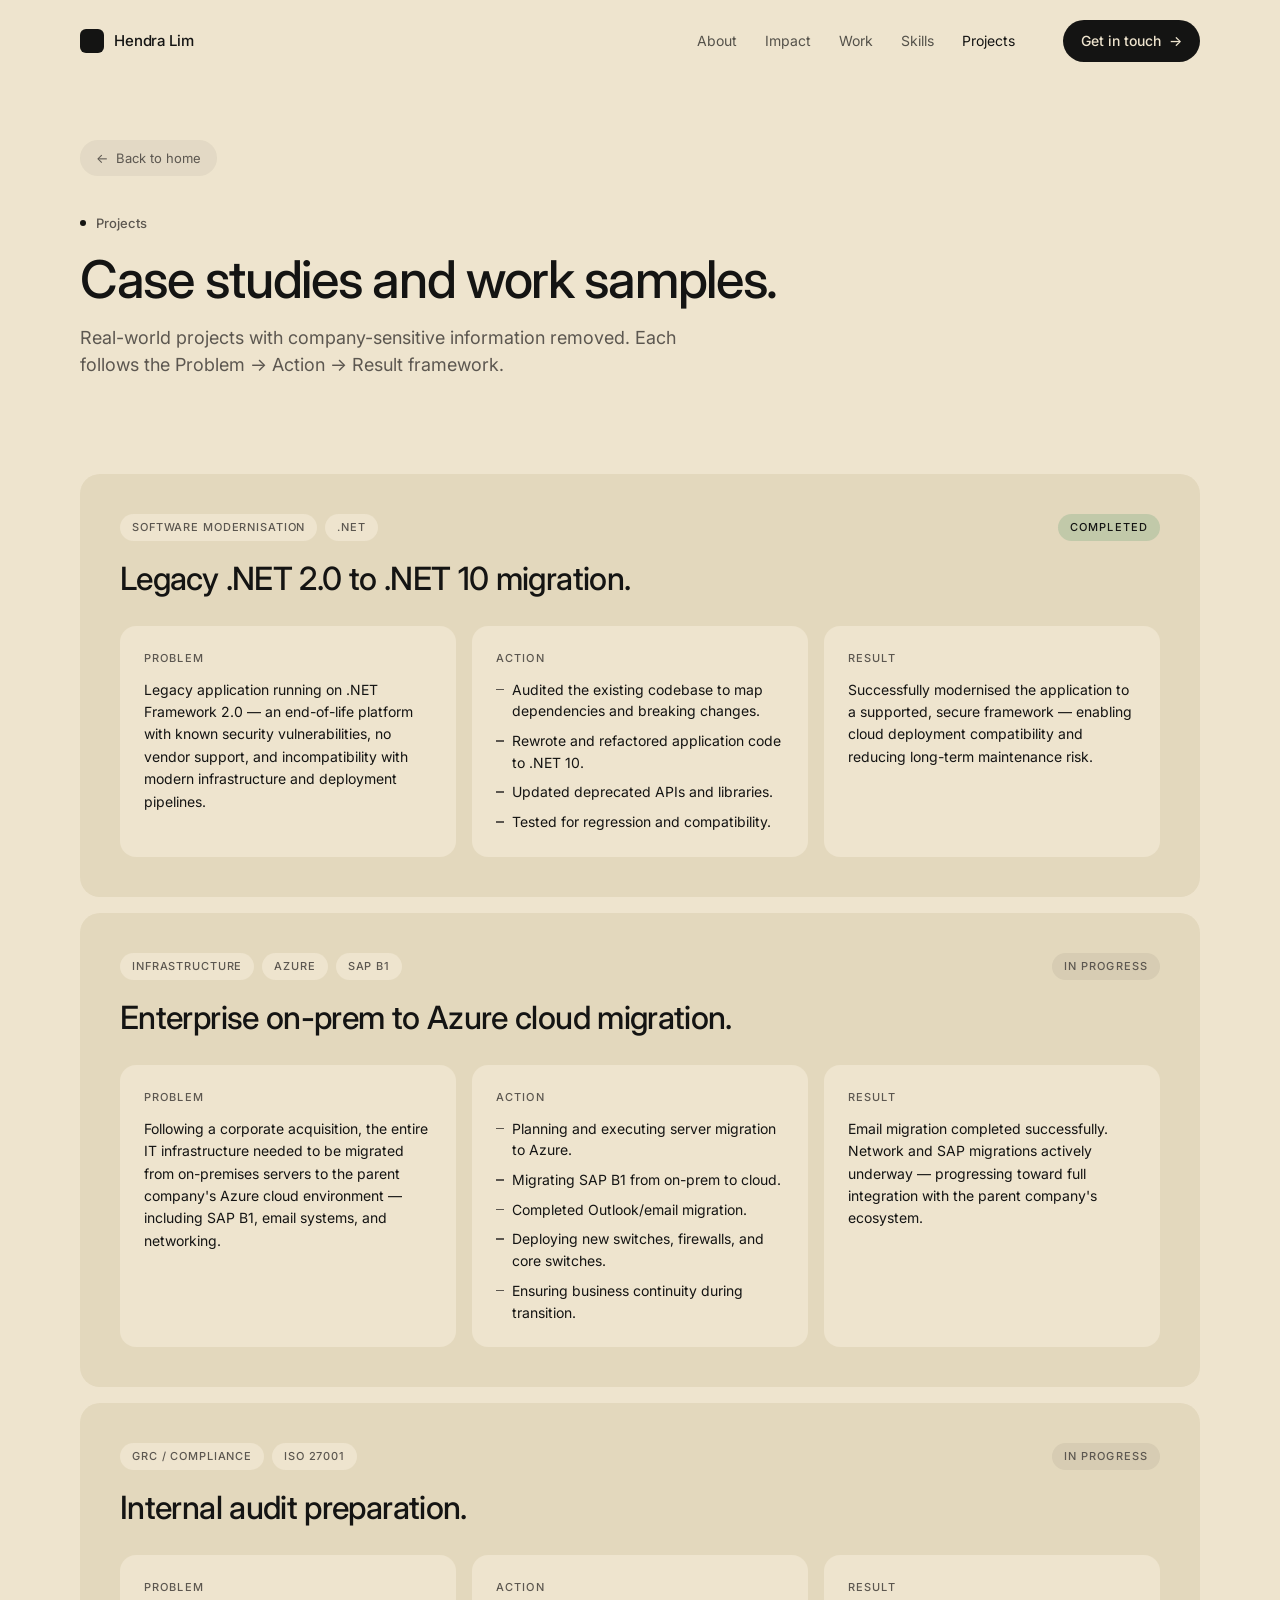
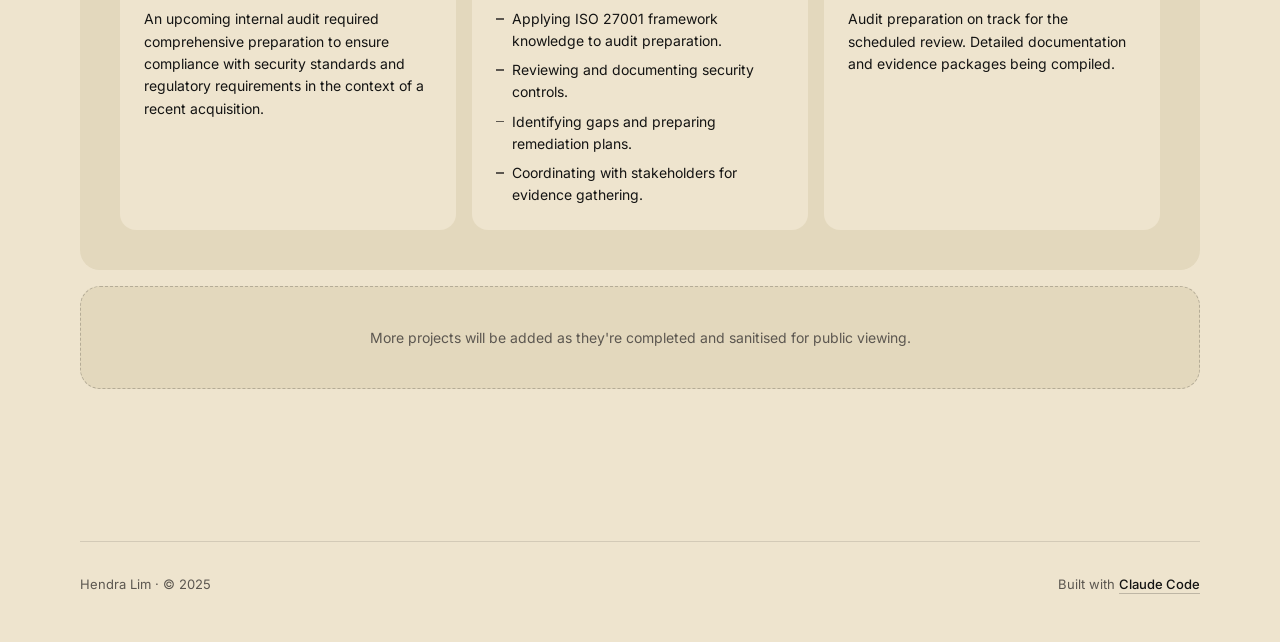
==== commit db0268ee: "Redesign with Anthropic-inspired warm cream aesthetic - Warm cream palette (#EEE4CE body, #E3D8BD ca" ====
--- a/projects.html
+++ b/projects.html
@@ -20,8 +20,11 @@
                 <a href="index.html#work" class="nav-link">Work</a>
                 <a href="index.html#skills" class="nav-link">Skills</a>
                 <a href="projects.html" class="nav-link active">Projects</a>
-                <a href="index.html#contact" class="nav-link">Contact</a>
             </div>
+            <a href="index.html#contact" class="nav-cta">
+                Get in touch
+                <span class="arrow">→</span>
+            </a>
             <button class="mobile-menu-btn" id="mobileMenuBtn" aria-label="Toggle menu">
                 <span></span>
                 <span></span>
@@ -46,19 +49,21 @@
                 <span class="arrow">←</span>
                 Back to home
             </a>
-            <span class="section-kicker">Projects</span>
-            <h2 class="section-title">Case studies and work samples.</h2>
-            <p class="contact-body">Real-world projects with company-sensitive information removed. Each case study follows the Problem → Action → Result framework.</p>
+            <div class="section-header">
+                <span class="section-kicker">Projects</span>
+                <h2 class="section-title">Case studies and work samples.</h2>
+                <p class="section-subtitle">Real-world projects with company-sensitive information removed. Each follows the Problem → Action → Result framework.</p>
+            </div>
         </div>
     </section>
 
-    <section class="section" style="padding-top: 24px;">
+    <section class="section" style="padding-top: 0;">
         <div class="container">
-            <div class="projects-list">
+            <div class="projects-grid">
 
                 <!-- Project 1: .NET Migration -->
-                <article class="project-item">
-                    <div class="project-meta">
+                <article class="project-card">
+                    <div class="project-card-meta">
                         <div class="project-tags">
                             <span class="project-tag">Software Modernisation</span>
                             <span class="project-tag">.NET</span>
@@ -88,8 +93,8 @@
                 </article>
 
                 <!-- Project 2: Azure Migration -->
-                <article class="project-item">
-                    <div class="project-meta">
+                <article class="project-card">
+                    <div class="project-card-meta">
                         <div class="project-tags">
                             <span class="project-tag">Infrastructure</span>
                             <span class="project-tag">Azure</span>
@@ -121,8 +126,8 @@
                 </article>
 
                 <!-- Project 3: Internal Audit -->
-                <article class="project-item">
-                    <div class="project-meta">
+                <article class="project-card">
+                    <div class="project-card-meta">
                         <div class="project-tags">
                             <span class="project-tag">GRC / Compliance</span>
                             <span class="project-tag">ISO 27001</span>
@@ -163,8 +168,8 @@
     <footer class="footer">
         <div class="container">
             <div class="footer-content">
-                <span>Hendra Lim</span>
-                <span>&copy; 2025 — Built with <a href="https://claude.ai/code" target="_blank" rel="noopener noreferrer" class="footer-claude-link">Claude Code</a></span>
+                <span>Hendra Lim · &copy; 2025</span>
+                <span>Built with <a href="https://claude.ai/code" target="_blank" rel="noopener noreferrer" class="footer-claude-link">Claude Code</a></span>
             </div>
         </div>
     </footer>
--- a/styles.css
+++ b/styles.css
@@ -1,22 +1,24 @@
 /* ===================================
    HENDRA LIM — PORTFOLIO
-   Editorial, minimal, confident through restraint
+   Editorial warm cream — Anthropic-inspired
    =================================== */
 
 :root {
-    --bg: #fafaf9;
-    --bg-subtle: #f4f3ef;
-    --text: #1a1a18;
-    --text-muted: #6b6b66;
-    --text-subtle: #a8a8a2;
-    --border: #e8e6e0;
-    --border-hover: #d4d2cc;
-    --accent: #3f6460;
-    --accent-hover: #2d4a48;
-    --accent-subtle: #eaf0ef;
-    --max-width: 780px;
-    --wide-width: 1040px;
-    --transition: 150ms ease;
+    --bg: #EEE4CE;
+    --bg-card: #E3D8BD;
+    --bg-card-hover: #D9CDAE;
+    --text: #141413;
+    --text-muted: #5C5750;
+    --text-subtle: #8A8478;
+    --border: rgba(20, 20, 19, 0.12);
+    --border-strong: rgba(20, 20, 19, 0.22);
+    --accent: #141413;
+    --accent-contrast: #EEE4CE;
+    --max-width: 1200px;
+    --content-width: 900px;
+    --transition: 180ms cubic-bezier(0.22, 1, 0.36, 1);
+    --radius: 20px;
+    --radius-pill: 100px;
 }
 
 *, *::before, *::after {
@@ -27,15 +29,15 @@
 
 html {
     scroll-behavior: smooth;
-    scroll-padding-top: 88px;
+    scroll-padding-top: 96px;
 }
 
 body {
-    font-family: 'Inter', -apple-system, BlinkMacSystemFont, sans-serif;
+    font-family: 'Inter', -apple-system, BlinkMacSystemFont, 'Helvetica Neue', sans-serif;
     background: var(--bg);
     color: var(--text);
     font-size: 16px;
-    line-height: 1.65;
+    line-height: 1.55;
     font-weight: 400;
     -webkit-font-smoothing: antialiased;
     -moz-osx-font-smoothing: grayscale;
@@ -45,24 +47,24 @@
 a {
     color: inherit;
     text-decoration: none;
-    transition: color var(--transition);
+    transition: color var(--transition), background-color var(--transition), border-color var(--transition);
 }
 
 ::selection {
-    background: var(--accent);
+    background: var(--text);
     color: var(--bg);
 }
 
 .container {
     max-width: var(--max-width);
     margin: 0 auto;
-    padding: 0 24px;
-}
-
-.container-wide {
-    max-width: var(--wide-width);
+    padding: 0 40px;
+}
+
+.container-narrow {
+    max-width: var(--content-width);
     margin: 0 auto;
-    padding: 0 24px;
+    padding: 0 40px;
 }
 
 /* ---------- Navigation ---------- */
@@ -72,72 +74,112 @@
     left: 0;
     right: 0;
     z-index: 100;
-    padding: 24px 0;
-    transition: background-color var(--transition), border-color var(--transition);
-    border-bottom: 1px solid transparent;
+    padding: 20px 0;
+    transition: background-color var(--transition), backdrop-filter var(--transition);
 }
 
 .nav.scrolled {
-    background: rgba(250, 250, 249, 0.92);
-    border-bottom-color: var(--border);
-    backdrop-filter: saturate(180%) blur(8px);
-    -webkit-backdrop-filter: saturate(180%) blur(8px);
+    background: rgba(238, 228, 206, 0.85);
+    backdrop-filter: saturate(180%) blur(12px);
+    -webkit-backdrop-filter: saturate(180%) blur(12px);
 }
 
 .nav-container {
-    max-width: var(--wide-width);
+    max-width: var(--max-width);
     margin: 0 auto;
-    padding: 0 32px;
+    padding: 0 40px;
     display: flex;
     align-items: center;
     justify-content: space-between;
+    gap: 32px;
 }
 
 .nav-logo {
-    font-size: 14px;
-    font-weight: 500;
-    letter-spacing: 0.02em;
-    color: var(--text);
+    font-size: 15px;
+    font-weight: 500;
+    letter-spacing: -0.01em;
+    color: var(--text);
+    display: inline-flex;
+    align-items: center;
+    gap: 10px;
+}
+
+.nav-logo::before {
+    content: '';
+    width: 24px;
+    height: 24px;
+    border-radius: 6px;
+    background: var(--text);
+    display: inline-block;
 }
 
 .nav-links {
     display: flex;
-    gap: 32px;
+    gap: 28px;
+    margin-left: auto;
+    margin-right: 16px;
 }
 
 .nav-link {
     font-size: 14px;
     font-weight: 400;
-    color: var(--text-muted);
-    transition: color var(--transition);
+    color: var(--text);
+    opacity: 0.7;
+    transition: opacity var(--transition);
 }
 
 .nav-link:hover,
 .nav-link.active {
-    color: var(--text);
+    opacity: 1;
+}
+
+.nav-cta {
+    display: inline-flex;
+    align-items: center;
+    gap: 8px;
+    font-size: 14px;
+    font-weight: 500;
+    color: var(--accent-contrast);
+    background: var(--accent);
+    padding: 10px 18px;
+    border-radius: var(--radius-pill);
+    transition: transform var(--transition), background-color var(--transition);
+}
+
+.nav-cta:hover {
+    background: #2a2a27;
+    transform: translateY(-1px);
+}
+
+.nav-cta .arrow {
+    transition: transform var(--transition);
+}
+
+.nav-cta:hover .arrow {
+    transform: translateX(3px);
 }
 
 .mobile-menu-btn {
     display: none;
     flex-direction: column;
-    gap: 4px;
+    gap: 5px;
     background: none;
     border: none;
     cursor: pointer;
-    padding: 8px;
-    margin: -8px;
+    padding: 10px;
+    margin: -10px;
 }
 
 .mobile-menu-btn span {
     display: block;
-    width: 20px;
-    height: 1px;
+    width: 22px;
+    height: 1.5px;
     background: var(--text);
     transition: transform var(--transition), opacity var(--transition);
 }
 
 .mobile-menu-btn.active span:nth-child(1) {
-    transform: translateY(5px) rotate(45deg);
+    transform: translateY(6.5px) rotate(45deg);
 }
 
 .mobile-menu-btn.active span:nth-child(2) {
@@ -145,21 +187,22 @@
 }
 
 .mobile-menu-btn.active span:nth-child(3) {
-    transform: translateY(-5px) rotate(-45deg);
+    transform: translateY(-6.5px) rotate(-45deg);
 }
 
 .mobile-menu {
     display: none;
     position: fixed;
     top: 72px;
-    left: 0;
-    right: 0;
-    background: var(--bg);
-    border-bottom: 1px solid var(--border);
-    padding: 16px 32px 24px;
+    left: 16px;
+    right: 16px;
+    background: var(--bg-card);
+    border-radius: var(--radius);
+    padding: 20px 24px;
     z-index: 99;
     flex-direction: column;
     gap: 4px;
+    box-shadow: 0 10px 40px rgba(20, 20, 19, 0.08);
 }
 
 .mobile-menu.active {
@@ -167,384 +210,534 @@
 }
 
 .mobile-menu-link {
-    font-size: 15px;
-    color: var(--text-muted);
-    padding: 10px 0;
-    transition: color var(--transition);
-}
-
-.mobile-menu-link:hover {
-    color: var(--text);
+    font-size: 16px;
+    color: var(--text);
+    padding: 12px 0;
+    border-bottom: 1px solid var(--border);
+}
+
+.mobile-menu-link:last-child {
+    border-bottom: none;
 }
 
 /* ---------- Section primitives ---------- */
 .section {
-    padding: 96px 0;
+    padding: 80px 0;
+}
+
+.section-header {
+    margin-bottom: 48px;
+    max-width: 720px;
 }
 
 .section-kicker {
-    font-size: 11px;
-    font-weight: 500;
-    letter-spacing: 0.14em;
-    text-transform: uppercase;
-    color: var(--text-muted);
-    margin-bottom: 24px;
-    display: block;
-}
-
-.section-title {
-    font-size: 32px;
-    font-weight: 500;
-    line-height: 1.2;
-    letter-spacing: -0.01em;
-    margin-bottom: 48px;
-    max-width: 600px;
-}
-
-.section-subtitle {
     font-size: 13px;
     font-weight: 500;
-    letter-spacing: 0.12em;
-    text-transform: uppercase;
-    color: var(--text-muted);
-    margin-top: 72px;
-    margin-bottom: 24px;
-}
-
-/* ---------- Hero ---------- */
-.hero {
-    min-height: 92vh;
-    display: flex;
-    align-items: center;
-    padding: 120px 0 80px;
-}
-
-.hero-content {
-    width: 100%;
-}
-
-.hero-eyebrow {
-    font-size: 13px;
-    font-weight: 400;
-    color: var(--text-muted);
-    margin-bottom: 24px;
-    display: flex;
+    letter-spacing: 0;
+    color: var(--text-muted);
+    margin-bottom: 20px;
+    display: inline-flex;
     align-items: center;
     gap: 10px;
 }
 
-.hero-dot {
+.section-kicker::before {
+    content: '';
     width: 6px;
     height: 6px;
     border-radius: 50%;
+    background: var(--text);
+    display: inline-block;
+}
+
+.section-title {
+    font-size: clamp(32px, 4.5vw, 52px);
+    font-weight: 500;
+    line-height: 1.05;
+    letter-spacing: -0.025em;
+    color: var(--text);
+}
+
+.section-subtitle {
+    font-size: 18px;
+    font-weight: 400;
+    color: var(--text-muted);
+    margin-top: 16px;
+    line-height: 1.5;
+    max-width: 620px;
+}
+
+/* ---------- Hero ---------- */
+.hero {
+    min-height: 88vh;
+    display: flex;
+    align-items: center;
+    padding: 140px 0 80px;
+}
+
+.hero-content {
+    width: 100%;
+    max-width: 1100px;
+}
+
+.hero-eyebrow {
+    font-size: 14px;
+    font-weight: 400;
+    color: var(--text-muted);
+    margin-bottom: 32px;
+    display: inline-flex;
+    align-items: center;
+    gap: 10px;
+    padding: 8px 16px;
+    background: rgba(20, 20, 19, 0.05);
+    border-radius: var(--radius-pill);
+}
+
+.hero-dot {
+    width: 8px;
+    height: 8px;
+    border-radius: 50%;
+    background: #3b8e5a;
+    box-shadow: 0 0 0 3px rgba(59, 142, 90, 0.2);
+}
+
+.hero-title {
+    font-size: clamp(48px, 8vw, 104px);
+    font-weight: 500;
+    line-height: 0.98;
+    letter-spacing: -0.035em;
+    margin-bottom: 32px;
+    color: var(--text);
+    max-width: 1000px;
+}
+
+.hero-title .accent {
+    color: var(--text-muted);
+    font-weight: 400;
+}
+
+.hero-role {
+    font-size: clamp(20px, 2.2vw, 26px);
+    font-weight: 400;
+    color: var(--text-muted);
+    margin-bottom: 48px;
+    line-height: 1.4;
+    max-width: 780px;
+    letter-spacing: -0.01em;
+}
+
+.hero-cta {
+    display: flex;
+    gap: 16px;
+    align-items: center;
+    flex-wrap: wrap;
+}
+
+.btn-primary {
+    display: inline-flex;
+    align-items: center;
+    gap: 10px;
+    font-size: 15px;
+    font-weight: 500;
+    color: var(--accent-contrast);
     background: var(--accent);
-}
-
-.hero-title {
-    font-size: clamp(40px, 5.5vw, 56px);
-    font-weight: 500;
-    line-height: 1.1;
-    letter-spacing: -0.025em;
-    margin-bottom: 24px;
-    color: var(--text);
-}
-
-.hero-role {
-    font-size: clamp(20px, 2.2vw, 24px);
-    font-weight: 400;
-    color: var(--text-muted);
-    margin-bottom: 32px;
-    line-height: 1.4;
-    max-width: 640px;
-    letter-spacing: -0.01em;
-}
-
-.hero-description {
-    font-size: 16px;
-    color: var(--text-muted);
-    max-width: 580px;
-    margin-bottom: 40px;
-    line-height: 1.7;
-}
-
-.hero-cta {
-    display: flex;
-    gap: 32px;
-    align-items: center;
-    flex-wrap: wrap;
-}
-
-.link-arrow {
+    padding: 14px 24px;
+    border-radius: var(--radius-pill);
+    transition: transform var(--transition), background-color var(--transition);
+}
+
+.btn-primary:hover {
+    background: #2a2a27;
+    transform: translateY(-1px);
+}
+
+.btn-primary .arrow {
+    transition: transform var(--transition);
+}
+
+.btn-primary:hover .arrow {
+    transform: translateX(4px);
+}
+
+.btn-secondary {
+    display: inline-flex;
+    align-items: center;
+    gap: 10px;
     font-size: 15px;
     font-weight: 500;
     color: var(--text);
-    display: inline-flex;
-    align-items: center;
-    gap: 8px;
-    padding-bottom: 2px;
-    border-bottom: 1px solid var(--text);
-    transition: color var(--transition), border-color var(--transition);
-}
-
-.link-arrow:hover {
-    color: var(--accent);
-    border-bottom-color: var(--accent);
-}
-
-.link-arrow .arrow {
-    transition: transform var(--transition);
-}
-
-.link-arrow:hover .arrow {
-    transform: translateX(3px);
-}
-
-.link-muted {
+    background: transparent;
+    padding: 14px 24px;
+    border-radius: var(--radius-pill);
+    border: 1px solid var(--border-strong);
+    transition: background-color var(--transition), border-color var(--transition);
+}
+
+.btn-secondary:hover {
+    background: rgba(20, 20, 19, 0.05);
+    border-color: var(--text);
+}
+
+/* ---------- Card primitive ---------- */
+.card {
+    background: var(--bg-card);
+    border-radius: var(--radius);
+    padding: 32px;
+    transition: background-color var(--transition), transform var(--transition);
+}
+
+.card:hover {
+    background: var(--bg-card-hover);
+}
+
+.card-kicker {
+    font-size: 12px;
+    font-weight: 500;
+    letter-spacing: 0.08em;
+    text-transform: uppercase;
+    color: var(--text-muted);
+    margin-bottom: 16px;
+    display: block;
+}
+
+.card-title {
+    font-size: 28px;
+    font-weight: 500;
+    line-height: 1.15;
+    letter-spacing: -0.02em;
+    color: var(--text);
+    margin-bottom: 16px;
+}
+
+.card-body {
     font-size: 15px;
-    font-weight: 400;
-    color: var(--text-muted);
-    display: inline-flex;
-    align-items: center;
-    gap: 8px;
-    padding-bottom: 2px;
-    border-bottom: 1px solid transparent;
-    transition: color var(--transition), border-color var(--transition);
-}
-
-.link-muted:hover {
-    color: var(--text);
-    border-bottom-color: var(--text);
-}
-
-/* ---------- Impact stats ---------- */
+    color: var(--text-muted);
+    line-height: 1.6;
+}
+
+.card-meta {
+    margin-top: 32px;
+    padding-top: 20px;
+    border-top: 1px solid var(--border);
+    display: grid;
+    gap: 12px;
+}
+
+.card-meta-row {
+    display: flex;
+    justify-content: space-between;
+    align-items: baseline;
+    gap: 16px;
+    padding-bottom: 12px;
+    border-bottom: 1px solid var(--border);
+}
+
+.card-meta-row:last-child {
+    border-bottom: none;
+    padding-bottom: 0;
+}
+
+.card-meta-label {
+    font-size: 11px;
+    font-weight: 500;
+    letter-spacing: 0.1em;
+    text-transform: uppercase;
+    color: var(--text-muted);
+}
+
+.card-meta-value {
+    font-size: 14px;
+    color: var(--text);
+    font-weight: 500;
+    text-align: right;
+}
+
+/* ---------- Impact stats grid ---------- */
 .stats-grid {
     display: grid;
     grid-template-columns: repeat(4, 1fr);
-    gap: 0;
-    border-top: 1px solid var(--border);
-    border-bottom: 1px solid var(--border);
+    gap: 16px;
 }
 
 .stat-card {
-    padding: 32px 24px 32px 0;
-    border-right: 1px solid var(--border);
-}
-
-.stat-card:last-child {
-    border-right: none;
-    padding-right: 0;
+    background: var(--bg-card);
+    border-radius: var(--radius);
+    padding: 32px 28px;
+    display: flex;
+    flex-direction: column;
+    justify-content: space-between;
+    min-height: 220px;
+    transition: background-color var(--transition), transform var(--transition);
+}
+
+.stat-card:hover {
+    background: var(--bg-card-hover);
+    transform: translateY(-2px);
 }
 
 .stat-number {
-    font-size: 36px;
-    font-weight: 500;
-    letter-spacing: -0.02em;
-    color: var(--text);
-    display: block;
-    margin-bottom: 8px;
+    font-size: clamp(48px, 5vw, 72px);
+    font-weight: 500;
+    letter-spacing: -0.035em;
+    color: var(--text);
     line-height: 1;
+    margin-bottom: 24px;
 }
 
 .stat-label {
-    font-size: 14px;
-    color: var(--text);
-    display: block;
-    margin-bottom: 4px;
-    font-weight: 500;
+    font-size: 15px;
+    color: var(--text);
+    font-weight: 500;
+    margin-bottom: 6px;
 }
 
 .stat-context {
     font-size: 13px;
     color: var(--text-muted);
-    display: block;
-    line-height: 1.5;
-}
-
-/* ---------- About / My story ---------- */
-.about-text {
-    margin-bottom: 72px;
-}
-
-.about-lead {
-    font-size: 20px;
+    line-height: 1.45;
+}
+
+/* ---------- About + Timeline ---------- */
+.about-grid {
+    display: grid;
+    grid-template-columns: 1fr 1fr;
+    gap: 48px;
+    align-items: start;
+}
+
+.about-text-block .about-lead {
+    font-size: 24px;
     font-weight: 500;
     color: var(--text);
     margin-bottom: 24px;
-    line-height: 1.4;
-    letter-spacing: -0.01em;
-}
-
-.about-text p {
-    color: var(--text-muted);
-    margin-bottom: 20px;
+    line-height: 1.3;
+    letter-spacing: -0.015em;
+}
+
+.about-text-block p {
+    color: var(--text-muted);
+    margin-bottom: 18px;
     font-size: 16px;
-    line-height: 1.7;
-}
-
-.about-text p:last-child {
+    line-height: 1.65;
+}
+
+.about-text-block p:last-child {
     margin-bottom: 0;
 }
 
-/* Timeline */
-.timeline {
-    position: relative;
-    padding-left: 0;
+.timeline-card {
+    background: var(--bg-card);
+    border-radius: var(--radius);
+    padding: 32px;
+}
+
+.timeline-card-title {
+    font-size: 13px;
+    font-weight: 500;
+    letter-spacing: 0.1em;
+    text-transform: uppercase;
+    color: var(--text-muted);
+    margin-bottom: 24px;
 }
 
 .timeline-item {
     display: grid;
-    grid-template-columns: 120px 1fr;
-    gap: 32px;
-    padding: 24px 0;
-    border-top: 1px solid var(--border);
+    grid-template-columns: 110px 1fr;
+    gap: 24px;
+    padding: 18px 0;
+    border-bottom: 1px solid var(--border);
     align-items: baseline;
 }
 
 .timeline-item:last-child {
-    border-bottom: 1px solid var(--border);
+    border-bottom: none;
+    padding-bottom: 0;
+}
+
+.timeline-item:first-child {
+    padding-top: 0;
 }
 
 .timeline-year {
-    font-size: 13px;
+    font-size: 12px;
     color: var(--text-muted);
     font-variant-numeric: tabular-nums;
-    letter-spacing: 0.01em;
+    font-weight: 500;
 }
 
 .timeline-content h4 {
-    font-size: 16px;
+    font-size: 15px;
     font-weight: 500;
     color: var(--text);
     margin-bottom: 4px;
     letter-spacing: -0.005em;
+    line-height: 1.3;
 }
 
 .timeline-content p {
-    font-size: 14px;
+    font-size: 13px;
     color: var(--text-muted);
     margin: 0;
     line-height: 1.5;
 }
 
 .timeline-item.pivot .timeline-content h4 {
-    color: var(--accent);
-}
-
-/* ---------- Experience ---------- */
-.exp-item {
-    padding: 40px 0;
-    border-top: 1px solid var(--border);
-}
-
-.exp-item:last-child {
-    border-bottom: 1px solid var(--border);
-}
-
-.exp-header {
+    color: var(--text);
+    font-weight: 500;
+}
+
+.timeline-item.pivot .timeline-year::after {
+    content: '●';
+    color: var(--text);
+    margin-left: 6px;
+    font-size: 8px;
+    vertical-align: middle;
+}
+
+/* ---------- Work / Experience ---------- */
+.work-list {
+    display: grid;
+    gap: 16px;
+}
+
+.work-card {
+    background: var(--bg-card);
+    border-radius: var(--radius);
+    padding: 40px;
+    transition: background-color var(--transition);
+}
+
+.work-card:hover {
+    background: var(--bg-card-hover);
+}
+
+.work-card-header {
     display: flex;
     justify-content: space-between;
-    align-items: baseline;
+    align-items: flex-start;
     gap: 24px;
-    margin-bottom: 6px;
-    flex-wrap: wrap;
-}
-
-.exp-company {
-    font-size: 17px;
-    font-weight: 500;
-    color: var(--text);
-    letter-spacing: -0.01em;
-}
-
-.exp-acquired {
-    font-weight: 400;
-    color: var(--text-muted);
-}
-
-.exp-date {
-    font-size: 13px;
-    color: var(--text-muted);
-    font-variant-numeric: tabular-nums;
-    white-space: nowrap;
-}
-
-.exp-title-row {
-    display: flex;
-    align-items: center;
-    gap: 12px;
     margin-bottom: 20px;
     flex-wrap: wrap;
 }
 
-.exp-title {
+.work-card-company {
+    font-size: clamp(24px, 2.6vw, 32px);
+    font-weight: 500;
+    color: var(--text);
+    letter-spacing: -0.02em;
+    line-height: 1.2;
+}
+
+.work-card-acquired {
+    font-weight: 400;
+    color: var(--text-muted);
+    font-size: 0.7em;
+    display: block;
+    margin-top: 4px;
+    letter-spacing: 0;
+}
+
+.work-card-badge {
+    font-size: 11px;
+    font-weight: 500;
+    letter-spacing: 0.1em;
+    text-transform: uppercase;
+    color: var(--text);
+    padding: 6px 14px;
+    background: rgba(59, 142, 90, 0.2);
+    border-radius: var(--radius-pill);
+    white-space: nowrap;
+}
+
+.work-card-meta {
+    display: flex;
+    gap: 20px;
+    margin-bottom: 24px;
+    padding-bottom: 24px;
+    border-bottom: 1px solid var(--border);
+    flex-wrap: wrap;
+}
+
+.work-card-meta-item {
+    display: flex;
+    flex-direction: column;
+    gap: 4px;
+}
+
+.work-card-meta-label {
+    font-size: 11px;
+    font-weight: 500;
+    letter-spacing: 0.1em;
+    text-transform: uppercase;
+    color: var(--text-muted);
+}
+
+.work-card-meta-value {
     font-size: 14px;
-    color: var(--text-muted);
-}
-
-.exp-current {
-    font-size: 11px;
-    font-weight: 500;
-    letter-spacing: 0.08em;
-    text-transform: uppercase;
-    color: var(--accent);
-    padding: 3px 10px;
-    border: 1px solid var(--accent);
-    border-radius: 100px;
-}
-
-.exp-highlight {
-    font-size: 15px;
-    color: var(--text);
-    margin-bottom: 16px;
-    line-height: 1.65;
-    max-width: 680px;
-}
-
-.exp-list {
+    color: var(--text);
+    font-weight: 500;
+}
+
+.work-card-highlight {
+    font-size: 16px;
+    color: var(--text);
+    line-height: 1.6;
+    margin-bottom: 20px;
+    max-width: 760px;
+    font-weight: 500;
+    letter-spacing: -0.005em;
+}
+
+.work-card-list {
     list-style: none;
     padding: 0;
     margin: 0;
 }
 
-.exp-list li {
+.work-card-list li {
     font-size: 15px;
     color: var(--text-muted);
-    line-height: 1.7;
-    padding: 4px 0 4px 20px;
+    line-height: 1.6;
+    padding: 6px 0 6px 20px;
     position: relative;
-    max-width: 680px;
-}
-
-.exp-list li::before {
+    max-width: 760px;
+}
+
+.work-card-list li::before {
     content: '';
     position: absolute;
     left: 0;
     top: 14px;
     width: 8px;
-    height: 1px;
-    background: var(--text-subtle);
+    height: 1.5px;
+    background: var(--text-muted);
 }
 
 /* ---------- Skills ---------- */
-.skill-group {
-    padding: 28px 0;
-    border-top: 1px solid var(--border);
+.skills-grid {
     display: grid;
-    grid-template-columns: 200px 1fr;
-    gap: 48px;
-    align-items: baseline;
-}
-
-.skill-group:last-child {
-    border-bottom: 1px solid var(--border);
-}
-
-.skill-group-label {
-    font-size: 12px;
-    font-weight: 500;
-    letter-spacing: 0.12em;
+    grid-template-columns: repeat(2, 1fr);
+    gap: 16px;
+}
+
+.skill-card {
+    background: var(--bg-card);
+    border-radius: var(--radius);
+    padding: 32px;
+    transition: background-color var(--transition);
+}
+
+.skill-card:hover {
+    background: var(--bg-card-hover);
+}
+
+.skill-card-title {
+    font-size: 14px;
+    font-weight: 500;
+    letter-spacing: 0.08em;
     text-transform: uppercase;
     color: var(--text-muted);
+    margin-bottom: 20px;
 }
 
 .skill-tags {
@@ -556,27 +749,45 @@
 .skill-tag {
     font-size: 13px;
     color: var(--text);
-    padding: 5px 12px;
-    border: 1px solid var(--border);
-    border-radius: 100px;
-    background: transparent;
-    transition: background-color var(--transition), border-color var(--transition);
+    padding: 6px 14px;
+    background: var(--bg);
+    border-radius: var(--radius-pill);
+    font-weight: 500;
+    transition: background-color var(--transition), transform var(--transition);
 }
 
 .skill-tag:hover {
-    background: var(--bg-subtle);
-    border-color: var(--border-hover);
-}
-
-/* Certifications */
-.cert-list {
+    background: var(--text);
+    color: var(--accent-contrast);
+}
+
+/* Certifications + Languages in card form */
+.cert-lang-grid {
     display: grid;
-    grid-template-columns: repeat(2, 1fr);
-    gap: 0;
+    grid-template-columns: 1.4fr 1fr;
+    gap: 16px;
+    margin-top: 32px;
+}
+
+.cert-card,
+.lang-card {
+    background: var(--bg-card);
+    border-radius: var(--radius);
+    padding: 32px;
+}
+
+.cert-card h3,
+.lang-card h3 {
+    font-size: 14px;
+    font-weight: 500;
+    letter-spacing: 0.08em;
+    text-transform: uppercase;
+    color: var(--text-muted);
+    margin-bottom: 20px;
 }
 
 .cert-item {
-    padding: 24px 0;
+    padding: 14px 0;
     border-top: 1px solid var(--border);
     display: flex;
     justify-content: space-between;
@@ -584,25 +795,18 @@
     gap: 24px;
 }
 
-.cert-item:nth-last-child(-n+2) {
-    border-bottom: 1px solid var(--border);
-}
-
-.cert-item:nth-child(even) {
-    padding-left: 32px;
-    border-left: 1px solid var(--border);
-}
-
-.cert-item:nth-child(odd) {
-    padding-right: 32px;
+.cert-item:first-of-type {
+    border-top: none;
+    padding-top: 0;
 }
 
 .cert-details h4 {
     font-size: 15px;
     font-weight: 500;
     color: var(--text);
-    margin-bottom: 4px;
+    margin-bottom: 2px;
     letter-spacing: -0.005em;
+    line-height: 1.3;
 }
 
 .cert-issuer {
@@ -612,87 +816,82 @@
 
 .cert-date {
     font-size: 12px;
-    color: var(--text-subtle);
+    color: var(--text-muted);
     font-variant-numeric: tabular-nums;
     white-space: nowrap;
-}
-
-/* Languages */
-.lang-list {
+    font-weight: 500;
+}
+
+.lang-item {
+    padding: 14px 0;
+    border-top: 1px solid var(--border);
+    display: flex;
+    justify-content: space-between;
+    align-items: baseline;
+}
+
+.lang-item:first-of-type {
+    border-top: none;
+    padding-top: 0;
+}
+
+.lang-name {
+    font-size: 15px;
+    font-weight: 500;
+    color: var(--text);
+}
+
+.lang-level {
+    font-size: 13px;
+    color: var(--text-muted);
+}
+
+/* ---------- Growing ---------- */
+.growing-grid {
     display: grid;
     grid-template-columns: repeat(3, 1fr);
-    gap: 0;
-    border-top: 1px solid var(--border);
-    border-bottom: 1px solid var(--border);
-}
-
-.lang-item {
-    padding: 20px 24px 20px 0;
-    border-right: 1px solid var(--border);
-}
-
-.lang-item:last-child {
-    border-right: none;
-    padding-right: 0;
-}
-
-.lang-item:not(:first-child) {
-    padding-left: 24px;
-}
-
-.lang-name {
-    font-size: 15px;
-    font-weight: 500;
-    color: var(--text);
-    display: block;
-    margin-bottom: 2px;
-}
-
-.lang-level {
-    font-size: 13px;
-    color: var(--text-muted);
-}
-
-/* ---------- Growing ---------- */
-.growing-list {
-    display: grid;
-    gap: 0;
-}
-
-.growing-item {
-    padding: 28px 0;
-    border-top: 1px solid var(--border);
-    display: grid;
-    grid-template-columns: 140px 1fr;
-    gap: 32px;
-    align-items: baseline;
-}
-
-.growing-item:last-child {
-    border-bottom: 1px solid var(--border);
+    gap: 16px;
+}
+
+.growing-card {
+    background: var(--bg-card);
+    border-radius: var(--radius);
+    padding: 32px;
+    display: flex;
+    flex-direction: column;
+    gap: 20px;
+    transition: background-color var(--transition);
+}
+
+.growing-card:hover {
+    background: var(--bg-card-hover);
 }
 
 .growing-status {
-    font-size: 12px;
-    font-weight: 500;
-    letter-spacing: 0.08em;
+    font-size: 11px;
+    font-weight: 500;
+    letter-spacing: 0.1em;
     text-transform: uppercase;
-    color: var(--accent);
-}
-
-.growing-content h4 {
-    font-size: 16px;
-    font-weight: 500;
-    color: var(--text);
-    margin-bottom: 6px;
-    letter-spacing: -0.005em;
-}
-
-.growing-content p {
+    color: var(--text);
+    padding: 5px 12px;
+    background: rgba(20, 20, 19, 0.08);
+    border-radius: var(--radius-pill);
+    display: inline-block;
+    align-self: flex-start;
+}
+
+.growing-card h4 {
+    font-size: 20px;
+    font-weight: 500;
+    color: var(--text);
+    letter-spacing: -0.01em;
+    line-height: 1.2;
+}
+
+.growing-card p {
     font-size: 14px;
     color: var(--text-muted);
-    line-height: 1.65;
-    max-width: 560px;
+    line-height: 1.6;
 }
 
 /* ---------- Quote ---------- */
@@ -700,90 +899,122 @@
     padding: 80px 0;
 }
 
-.quote {
-    font-size: 22px;
+.quote-card {
+    background: var(--text);
+    color: var(--bg);
+    border-radius: var(--radius);
+    padding: 64px 56px;
+}
+
+.quote-card blockquote {
+    font-size: clamp(22px, 2.6vw, 30px);
     font-weight: 400;
-    color: var(--text);
-    line-height: 1.5;
+    line-height: 1.35;
     letter-spacing: -0.015em;
-    max-width: 700px;
+    max-width: 880px;
     margin-bottom: 24px;
 }
 
-.quote cite {
+.quote-card cite {
     font-size: 13px;
     font-style: normal;
-    color: var(--text-muted);
-    font-weight: 400;
+    color: rgba(238, 228, 206, 0.6);
+    font-weight: 500;
+    letter-spacing: 0.08em;
+    text-transform: uppercase;
 }
 
 /* ---------- Contact ---------- */
+.contact-card {
+    background: var(--bg-card);
+    border-radius: var(--radius);
+    padding: 64px 48px;
+    text-align: center;
+    display: flex;
+    flex-direction: column;
+    align-items: center;
+}
+
+.contact-kicker {
+    font-size: 13px;
+    font-weight: 500;
+    color: var(--text-muted);
+    margin-bottom: 16px;
+    display: inline-flex;
+    align-items: center;
+    gap: 10px;
+}
+
+.contact-kicker::before {
+    content: '';
+    width: 6px;
+    height: 6px;
+    border-radius: 50%;
+    background: var(--text);
+}
+
+.contact-title {
+    font-size: clamp(32px, 4.5vw, 52px);
+    font-weight: 500;
+    line-height: 1.05;
+    letter-spacing: -0.025em;
+    margin-bottom: 20px;
+    max-width: 720px;
+}
+
 .contact-body {
     font-size: 18px;
     color: var(--text-muted);
     margin-bottom: 40px;
-    max-width: 580px;
-    line-height: 1.6;
+    max-width: 540px;
+    line-height: 1.5;
 }
 
 .contact-actions {
     display: flex;
-    gap: 40px;
+    gap: 16px;
     align-items: center;
     flex-wrap: wrap;
+    justify-content: center;
+}
+
+.contact-location {
+    font-size: 13px;
+    color: var(--text-muted);
+    margin-top: 32px;
+}
+
+/* ---------- Footer ---------- */
+.footer {
+    padding: 40px 0 48px;
+    margin-top: 32px;
+}
+
+.footer-content {
+    display: flex;
+    justify-content: space-between;
+    align-items: center;
+    font-size: 13px;
+    color: var(--text-muted);
     padding-top: 32px;
     border-top: 1px solid var(--border);
 }
 
-.contact-location {
-    font-size: 14px;
-    color: var(--text-muted);
-    margin-left: auto;
-}
-
-/* ---------- Footer ---------- */
-.footer {
-    padding: 40px 0;
-    border-top: 1px solid var(--border);
-    margin-top: 48px;
-}
-
-.footer-content {
-    display: flex;
-    justify-content: space-between;
-    align-items: center;
-    font-size: 13px;
-    color: var(--text-muted);
-}
-
 .footer-claude-link {
     color: var(--text);
-    font-weight: 400;
-    border-bottom: 1px solid var(--border);
+    font-weight: 500;
+    border-bottom: 1px solid var(--border-strong);
     padding-bottom: 1px;
-    transition: color var(--transition), border-color var(--transition);
+    transition: border-color var(--transition);
 }
 
 .footer-claude-link:hover {
-    color: var(--accent);
-    border-bottom-color: var(--accent);
-}
-
-/* ---------- Scroll animations ---------- */
-.fade-in {
-    opacity: 0;
-    transform: translateY(12px);
-    transition: opacity 600ms ease, transform 600ms ease;
-}
-
-.fade-in.visible {
-    opacity: 1;
-    transform: translateY(0);
+    border-bottom-color: var(--text);
 }
 
 /* ---------- Projects page ---------- */
 .projects-hero {
-    padding: 140px 0 32px;
+    padding: 140px 0 48px;
 }
 
 .back-link {
@@ -793,10 +1024,14 @@
     font-size: 13px;
     color: var(--text-muted);
     margin-bottom: 32px;
-    transition: color var(--transition);
+    padding: 8px 16px;
+    background: rgba(20, 20, 19, 0.05);
+    border-radius: var(--radius-pill);
+    transition: background-color var(--transition);
 }
 
 .back-link:hover {
+    background: rgba(20, 20, 19, 0.1);
     color: var(--text);
 }
 
@@ -808,26 +1043,28 @@
     transform: translateX(-3px);
 }
 
-.projects-list {
+.projects-grid {
     display: grid;
-    gap: 0;
-}
-
-.project-item {
-    padding: 48px 0;
-    border-top: 1px solid var(--border);
-}
-
-.project-item:last-of-type {
-    border-bottom: 1px solid var(--border);
-}
-
-.project-meta {
+    gap: 16px;
+}
+
+.project-card {
+    background: var(--bg-card);
+    border-radius: var(--radius);
+    padding: 40px;
+    transition: background-color var(--transition);
+}
+
+.project-card:hover {
+    background: var(--bg-card-hover);
+}
+
+.project-card-meta {
     display: flex;
     justify-content: space-between;
     align-items: baseline;
     gap: 24px;
-    margin-bottom: 16px;
+    margin-bottom: 20px;
     flex-wrap: wrap;
 }
 
@@ -838,11 +1075,14 @@
 }
 
 .project-tag {
-    font-size: 12px;
-    font-weight: 500;
-    letter-spacing: 0.06em;
+    font-size: 11px;
+    font-weight: 500;
+    letter-spacing: 0.08em;
     text-transform: uppercase;
     color: var(--text-muted);
+    padding: 5px 12px;
+    background: var(--bg);
+    border-radius: var(--radius-pill);
 }
 
 .project-status {
@@ -851,45 +1091,41 @@
     letter-spacing: 0.1em;
     text-transform: uppercase;
     color: var(--text-muted);
-    padding: 3px 10px;
-    border: 1px solid var(--border);
-    border-radius: 100px;
+    padding: 5px 12px;
+    background: rgba(20, 20, 19, 0.06);
+    border-radius: var(--radius-pill);
 }
 
 .project-status.completed {
-    color: var(--accent);
-    border-color: var(--accent);
+    color: var(--text);
+    background: rgba(59, 142, 90, 0.2);
 }
 
 .project-title {
-    font-size: 24px;
-    font-weight: 500;
-    letter-spacing: -0.015em;
-    margin-bottom: 32px;
-    max-width: 680px;
-    line-height: 1.25;
+    font-size: clamp(24px, 2.6vw, 32px);
+    font-weight: 500;
+    letter-spacing: -0.02em;
+    margin-bottom: 28px;
+    line-height: 1.15;
+    max-width: 760px;
 }
 
 .par-grid {
     display: grid;
     grid-template-columns: repeat(3, 1fr);
-    gap: 0;
-    border: 1px solid var(--border);
+    gap: 16px;
 }
 
 .par-col {
+    background: var(--bg);
+    border-radius: 16px;
     padding: 24px;
-    border-right: 1px solid var(--border);
-}
-
-.par-col:last-child {
-    border-right: none;
 }
 
 .par-label {
     font-size: 11px;
     font-weight: 500;
-    letter-spacing: 0.12em;
+    letter-spacing: 0.1em;
     text-transform: uppercase;
     color: var(--text-muted);
     margin-bottom: 12px;
@@ -899,7 +1135,7 @@
 .par-col p {
     font-size: 14px;
     color: var(--text);
-    line-height: 1.65;
+    line-height: 1.6;
 }
 
 .par-col ul {
@@ -911,10 +1147,14 @@
 .par-col ul li {
     font-size: 14px;
     color: var(--text);
-    line-height: 1.65;
+    line-height: 1.55;
     padding-left: 16px;
     position: relative;
-    margin-bottom: 6px;
+    margin-bottom: 8px;
+}
+
+.par-col ul li:last-child {
+    margin-bottom: 0;
 }
 
 .par-col ul li::before {
@@ -922,148 +1162,115 @@
     position: absolute;
     left: 0;
     top: 10px;
-    width: 6px;
-    height: 1px;
-    background: var(--text-subtle);
+    width: 8px;
+    height: 1.5px;
+    background: var(--text-muted);
 }
 
 .project-placeholder {
-    padding: 48px 0;
+    padding: 40px;
     text-align: center;
     font-size: 14px;
-    color: var(--text-subtle);
-    border-top: 1px solid var(--border);
+    color: var(--text-muted);
+    background: var(--bg-card);
+    border-radius: var(--radius);
+    border: 1px dashed var(--border-strong);
 }
 
 /* ---------- Responsive ---------- */
-@media (max-width: 900px) {
+@media (max-width: 1024px) {
     .stats-grid {
         grid-template-columns: repeat(2, 1fr);
     }
 
-    .stat-card {
-        padding: 24px 20px 24px 0;
-    }
-
-    .stat-card:nth-child(2) {
-        padding-right: 0;
-        border-right: none;
-    }
-
-    .stat-card:nth-child(1),
-    .stat-card:nth-child(2) {
-        border-bottom: 1px solid var(--border);
-    }
-
-    .skill-group {
+    .about-grid {
         grid-template-columns: 1fr;
-        gap: 16px;
-    }
-
-    .growing-item {
+        gap: 32px;
+    }
+
+    .growing-grid {
         grid-template-columns: 1fr;
+    }
+
+    .cert-lang-grid {
+        grid-template-columns: 1fr;
+    }
+}
+
+@media (max-width: 768px) {
+    .container, .container-narrow {
+        padding: 0 24px;
+    }
+
+    .nav-container {
+        padding: 0 24px;
+    }
+
+    .nav-links {
+        display: none;
+    }
+
+    .nav-cta {
+        display: none;
+    }
+
+    .mobile-menu-btn {
+        display: flex;
+    }
+
+    .section {
+        padding: 64px 0;
+    }
+
+    .hero {
+        padding: 110px 0 64px;
+        min-height: auto;
+    }
+
+    .skills-grid {
+        grid-template-columns: 1fr;
+    }
+
+    .work-card {
+        padding: 28px;
+    }
+
+    .work-card-header {
+        flex-direction: column;
+        align-items: flex-start;
         gap: 12px;
-    }
-
-    .cert-list {
-        grid-template-columns: 1fr;
-    }
-
-    .cert-item:nth-child(even),
-    .cert-item:nth-child(odd) {
-        padding-left: 0;
-        padding-right: 0;
-        border-left: none;
-    }
-
-    .cert-item:nth-last-child(-n+2) {
-        border-bottom: none;
-    }
-
-    .cert-item:last-child {
-        border-bottom: 1px solid var(--border);
-    }
-
-    .lang-list {
-        grid-template-columns: 1fr;
-    }
-
-    .lang-item {
-        padding: 16px 0;
-        border-right: none;
-        border-bottom: 1px solid var(--border);
-    }
-
-    .lang-item:last-child {
-        border-bottom: none;
-    }
-
-    .lang-item:not(:first-child) {
-        padding-left: 0;
     }
 
     .par-grid {
         grid-template-columns: 1fr;
     }
 
-    .par-col {
-        border-right: none;
-        border-bottom: 1px solid var(--border);
-    }
-
-    .par-col:last-child {
-        border-bottom: none;
-    }
-}
-
-@media (max-width: 640px) {
-    .nav-links {
-        display: none;
-    }
-
-    .mobile-menu-btn {
-        display: flex;
-    }
-
-    .nav-container {
-        padding: 0 24px;
-    }
-
-    .section {
-        padding: 72px 0;
-    }
-
-    .section-title {
-        font-size: 26px;
-        margin-bottom: 32px;
-    }
-
-    .hero {
-        padding: 96px 0 64px;
-    }
-
-    .hero-cta {
-        gap: 24px;
+    .quote-card {
+        padding: 40px 32px;
+    }
+
+    .contact-card {
+        padding: 48px 28px;
     }
 
     .timeline-item {
-        grid-template-columns: 90px 1fr;
-        gap: 20px;
-    }
-
-    .exp-header {
-        flex-direction: column;
-        gap: 4px;
-    }
-
-    .contact-actions {
-        flex-direction: column;
-        align-items: flex-start;
+        grid-template-columns: 80px 1fr;
         gap: 16px;
     }
 
-    .contact-location {
-        margin-left: 0;
+    .card,
+    .stat-card,
+    .timeline-card,
+    .skill-card,
+    .cert-card,
+    .lang-card,
+    .growing-card,
+    .project-card {
+        padding: 24px;
+    }
+
+    .stat-card {
+        min-height: 180px;
     }
 
     .footer-content {
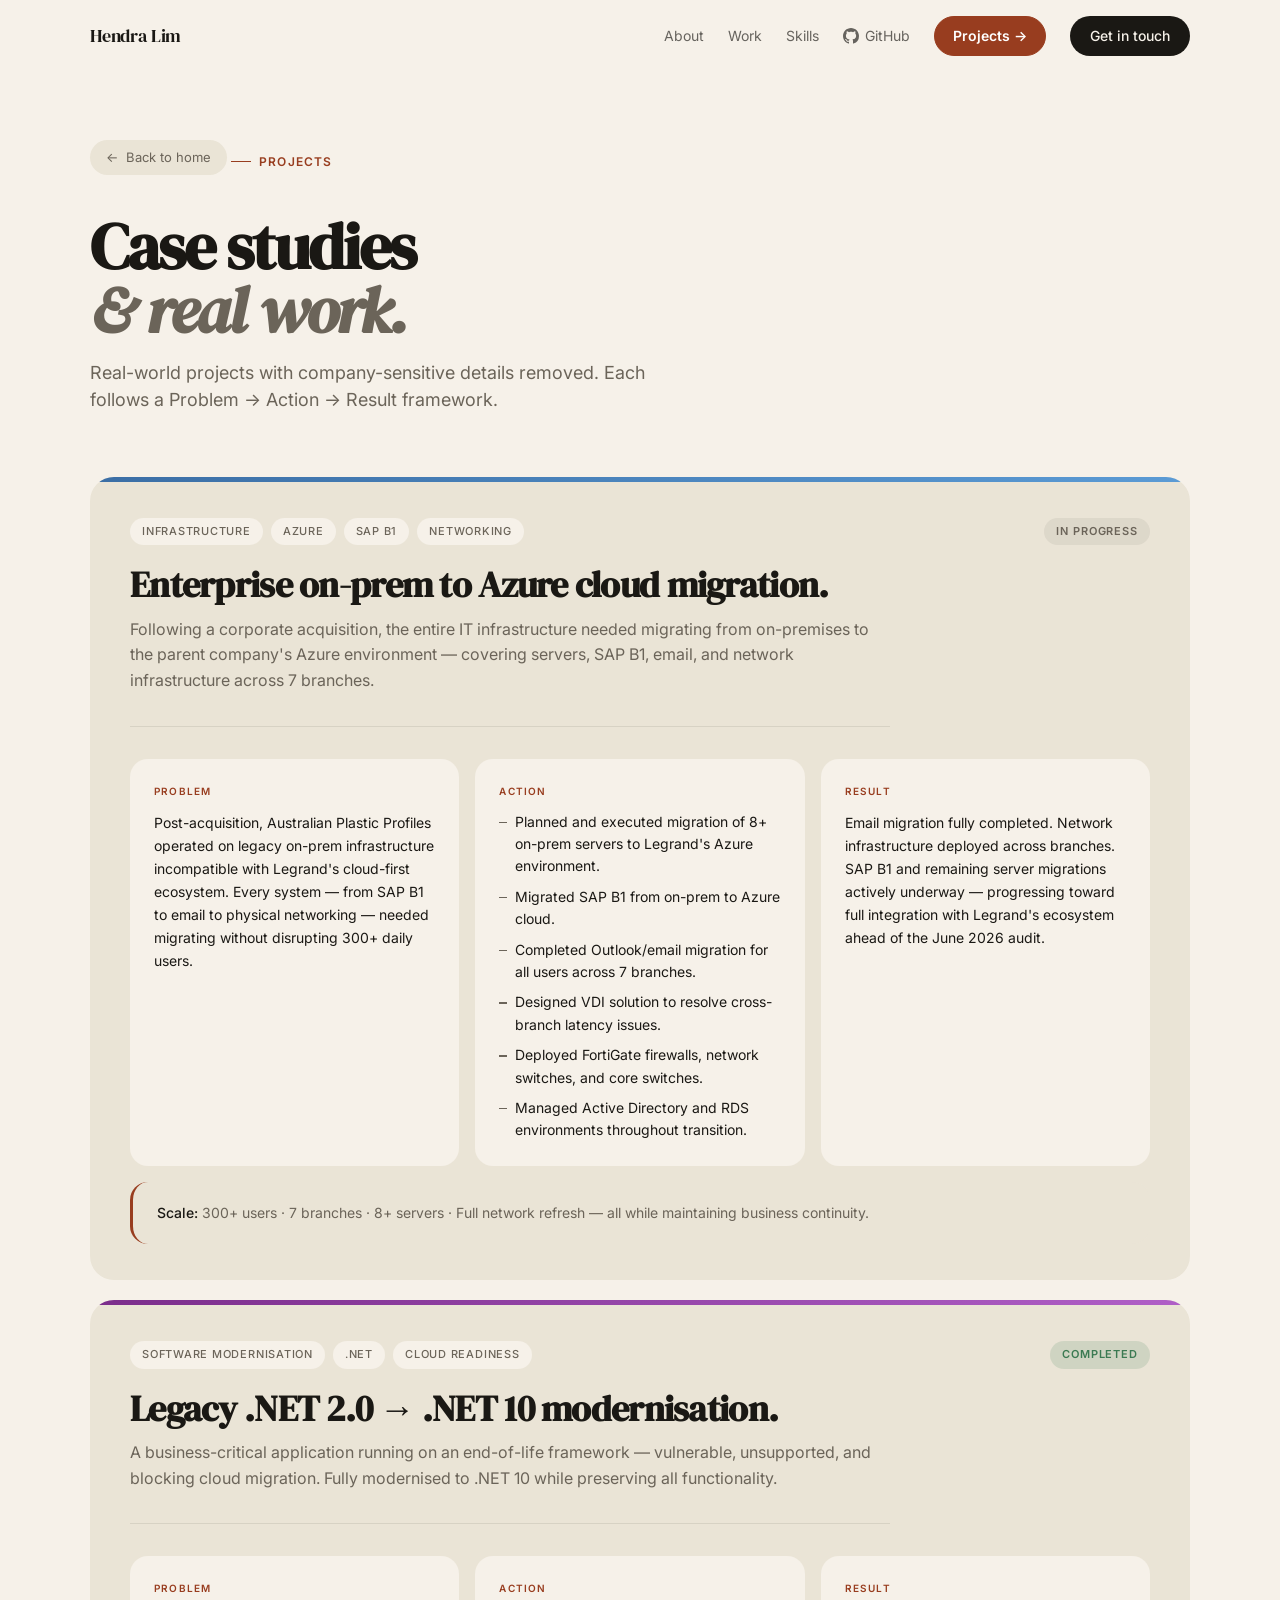
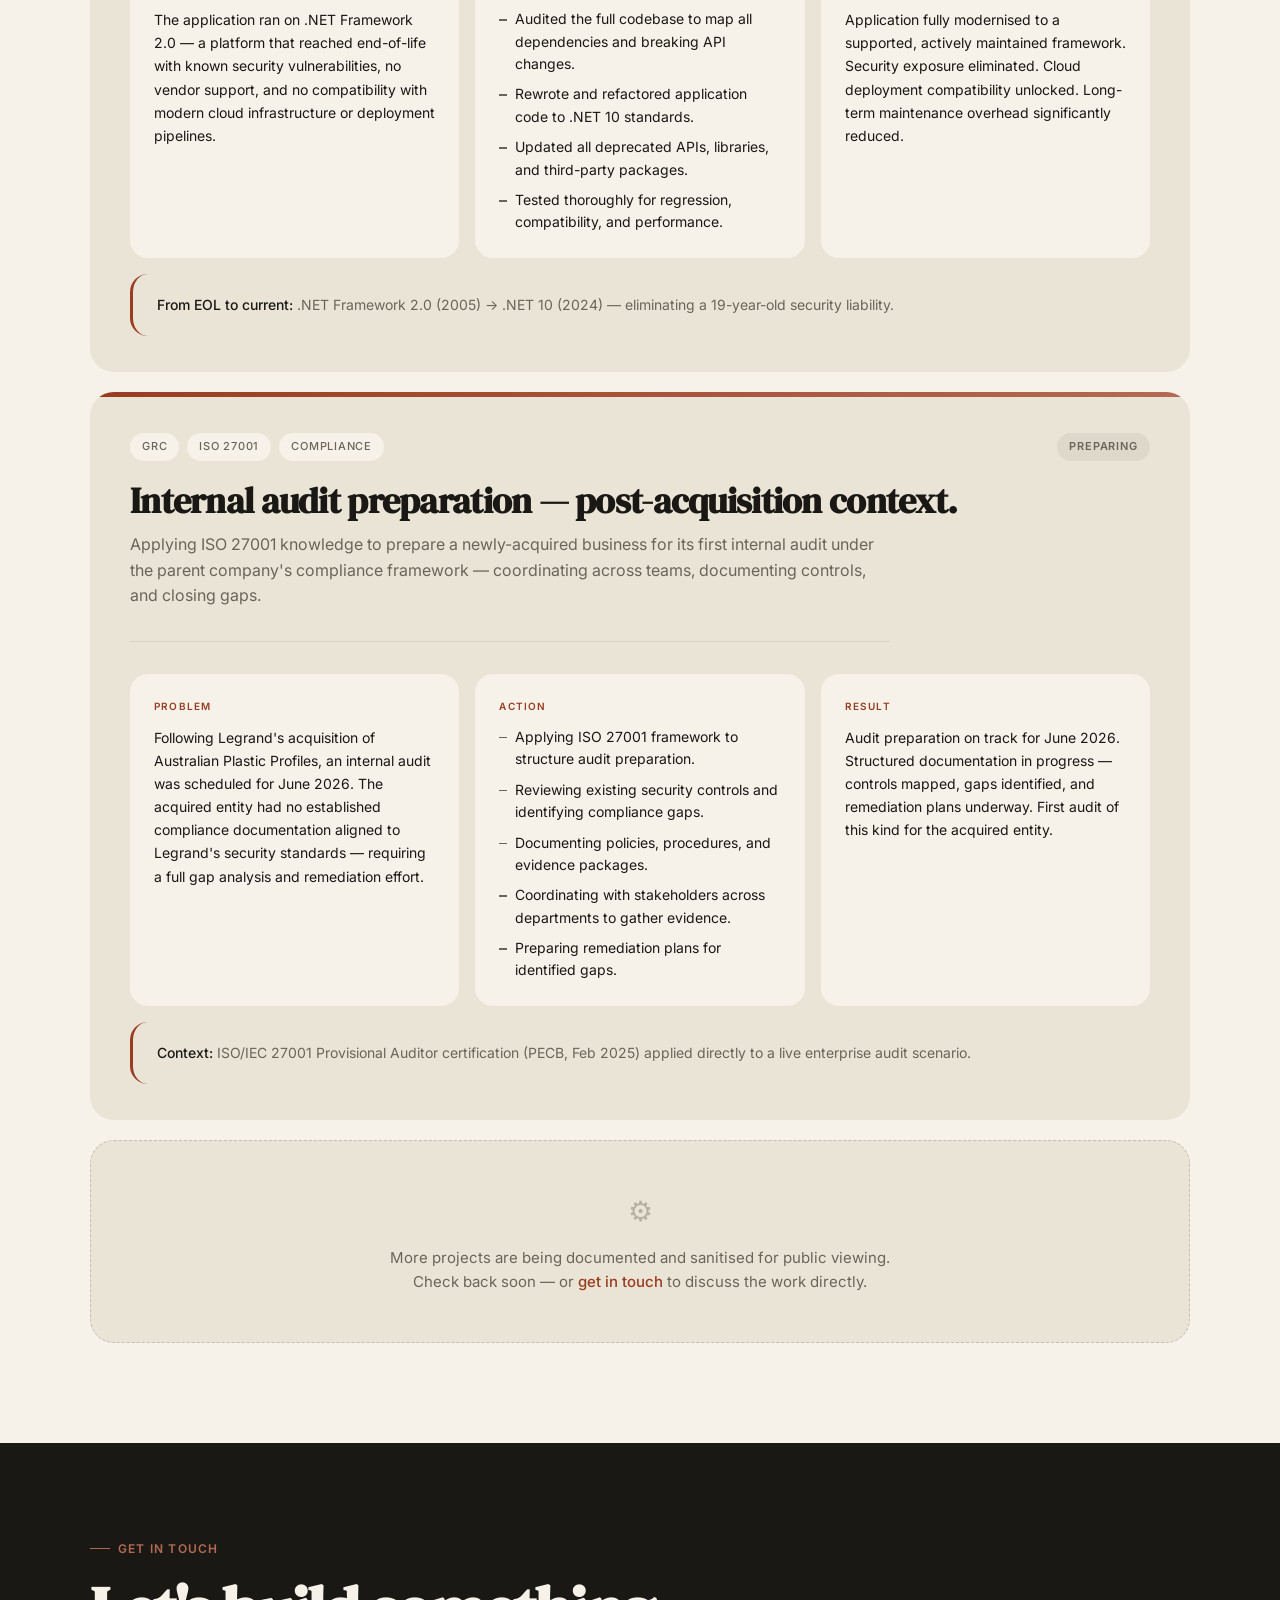
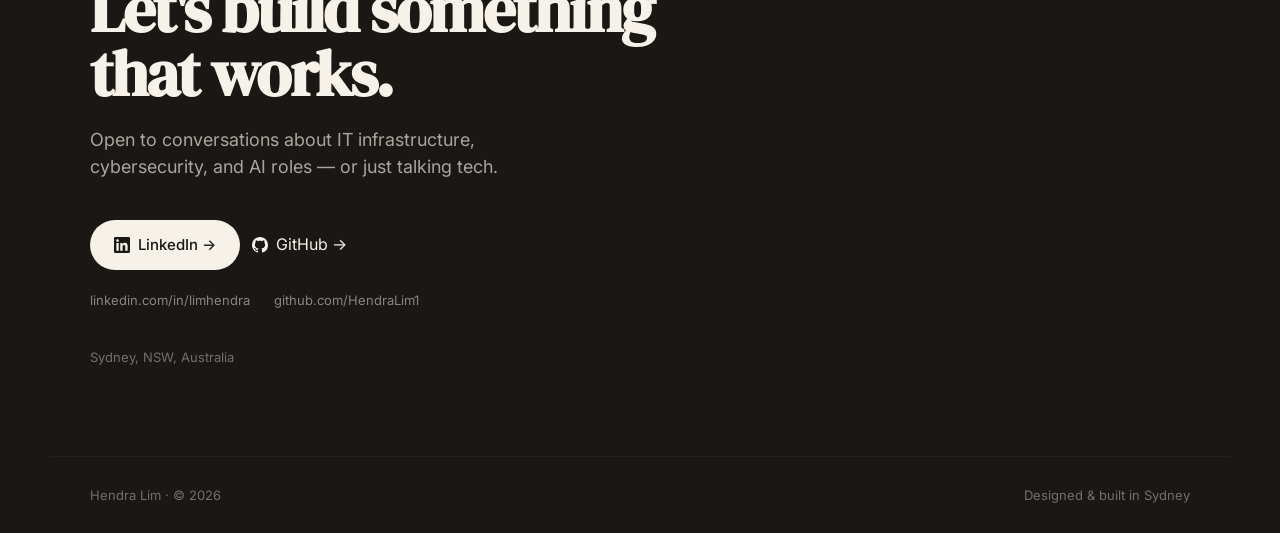
==== commit 6c04bd68: "Redesign 2026 — warm editorial with DM Serif + Inter - New hero layout with photo (hendra.png) - DM " ====
--- a/projects.html
+++ b/projects.html
@@ -1,179 +1,504 @@
 <!DOCTYPE html>
 <html lang="en">
 <head>
-    <meta charset="UTF-8">
-    <meta name="viewport" content="width=device-width, initial-scale=1.0">
-    <title>Projects — Hendra Lim</title>
-    <meta name="description" content="Project case studies by Hendra Lim — IT infrastructure, cybersecurity, and software modernisation.">
-    <link rel="preconnect" href="https://fonts.googleapis.com">
-    <link rel="preconnect" href="https://fonts.gstatic.com" crossorigin>
-    <link href="https://fonts.googleapis.com/css2?family=Inter:wght@400;500&display=swap" rel="stylesheet">
-    <link rel="stylesheet" href="styles.css">
+  <meta charset="UTF-8">
+  <meta name="viewport" content="width=device-width, initial-scale=1.0">
+  <title>Projects — Hendra Lim</title>
+  <meta name="description" content="Project case studies by Hendra Lim — IT infrastructure, cybersecurity, and software modernisation.">
+  <link rel="preconnect" href="https://fonts.googleapis.com">
+  <link rel="preconnect" href="https://fonts.gstatic.com" crossorigin>
+  <link href="https://fonts.googleapis.com/css2?family=DM+Serif+Display:ital@0;1&family=Inter:ital,wght@0,400;0,500;0,600;1,400&display=swap" rel="stylesheet">
+  <style>
+    /* =============================================
+       HENDRA LIM — PROJECTS PAGE
+    ============================================= */
+    :root {
+      --bg:            #F6F1E9;
+      --bg-alt:        #EDE7DA;
+      --bg-card:       #EAE4D6;
+      --bg-card-hover: #E0D9CA;
+      --text:          #1A1814;
+      --text-muted:    #6B6459;
+      --text-subtle:   #9A9087;
+      --accent:        oklch(48% 0.13 38);
+      --accent-mid:    oklch(60% 0.10 38);
+      --green:         #3B7A52;
+      --border:        rgba(26,24,20,0.09);
+      --border-strong: rgba(26,24,20,0.18);
+      --max:           1180px;
+      --r:             18px;
+      --r-lg:          24px;
+      --ease:          cubic-bezier(0.22,1,0.36,1);
+      --t:             200ms;
+    }
+    *, *::before, *::after { margin:0; padding:0; box-sizing:border-box; }
+    html { scroll-behavior:smooth; scroll-padding-top:80px; }
+    body {
+      font-family:'Inter',-apple-system,sans-serif;
+      background:var(--bg); color:var(--text);
+      font-size:16px; line-height:1.6;
+      -webkit-font-smoothing:antialiased;
+    }
+    a { color:inherit; text-decoration:none; }
+    ::selection { background:var(--text); color:var(--bg); }
+
+    /* ---- Nav ---- */
+    .nav {
+      position:fixed; top:0; left:0; right:0; z-index:200;
+      padding:16px 0;
+      transition: background var(--t) var(--ease), backdrop-filter var(--t);
+    }
+    .nav.scrolled {
+      background:rgba(246,241,233,0.88);
+      backdrop-filter:saturate(180%) blur(14px);
+      -webkit-backdrop-filter:saturate(180%) blur(14px);
+      box-shadow:0 1px 0 var(--border);
+    }
+    .nav-inner {
+      max-width:var(--max); margin:0 auto; padding:0 40px;
+      display:flex; align-items:center; gap:24px;
+    }
+    .nav-logo {
+      font-family:'DM Serif Display',serif;
+      font-size:18px; letter-spacing:-0.01em; margin-right:auto;
+    }
+    .nav-links { display:flex; gap:24px; }
+    .nav-link { font-size:14px; color:var(--text); opacity:0.65; transition:opacity var(--t); }
+    .nav-link:hover, .nav-link.active { opacity:1; }
+    .nav-projects {
+      font-size:14px; font-weight:600; color:var(--accent);
+      padding:8px 18px; border:1.5px solid var(--accent); border-radius:100px;
+      background:var(--accent); color:#fff;
+    }
+    .nav-cta {
+      font-size:14px; font-weight:500;
+      background:var(--text); color:var(--bg);
+      padding:9px 20px; border-radius:100px;
+      transition:background var(--t), transform var(--t);
+    }
+    .nav-cta:hover { background:#2e2b26; transform:translateY(-1px); }
+    .mob-btn {
+      display:none; flex-direction:column; gap:5px;
+      background:none; border:none; cursor:pointer; padding:8px;
+    }
+    .mob-btn span { display:block; width:22px; height:1.5px; background:var(--text); transition:transform var(--t), opacity var(--t); }
+    .mob-btn.open span:nth-child(1) { transform:translateY(6.5px) rotate(45deg); }
+    .mob-btn.open span:nth-child(2) { opacity:0; }
+    .mob-btn.open span:nth-child(3) { transform:translateY(-6.5px) rotate(-45deg); }
+    .mob-menu {
+      display:none; position:fixed; top:66px; left:16px; right:16px;
+      background:var(--bg-card); border-radius:var(--r-lg);
+      padding:16px 20px; z-index:199;
+      box-shadow:0 12px 40px rgba(26,24,20,0.1);
+      flex-direction:column;
+    }
+    .mob-menu.open { display:flex; }
+    .mob-menu a { font-size:16px; padding:12px 0; border-bottom:1px solid var(--border); color:var(--text); }
+    .mob-menu a:last-child { border-bottom:none; }
+    .mob-menu a.accent-link { color:var(--accent); font-weight:600; }
+
+    /* ---- Wrap ---- */
+    .wrap { max-width:var(--max); margin:0 auto; padding:0 40px; }
+
+    /* ---- Page hero ---- */
+    .page-hero { padding:140px 0 64px; }
+    .back-link {
+      display:inline-flex; align-items:center; gap:8px;
+      font-size:13px; color:var(--text-muted);
+      padding:7px 16px; background:var(--bg-card);
+      border-radius:100px; margin-bottom:40px;
+      transition:background var(--t), color var(--t);
+    }
+    .back-link:hover { background:var(--bg-card-hover); color:var(--text); }
+    .back-arr { transition:transform var(--t); display:inline-block; }
+    .back-link:hover .back-arr { transform:translateX(-3px); }
+    .page-kicker {
+      font-size:12px; font-weight:600; letter-spacing:0.1em;
+      text-transform:uppercase; color:var(--accent);
+      display:inline-flex; align-items:center; gap:8px; margin-bottom:16px;
+    }
+    .page-kicker::before { content:''; width:20px; height:1.5px; background:var(--accent); }
+    .page-title {
+      font-family:'DM Serif Display',serif;
+      font-size:clamp(40px,5vw,72px);
+      line-height:1.0; letter-spacing:-0.03em; margin-bottom:16px;
+    }
+    .page-sub { font-size:18px; color:var(--text-muted); line-height:1.5; max-width:580px; }
+
+    /* ---- Project cards ---- */
+    .projects-list { display:grid; gap:20px; padding-bottom:100px; }
+
+    .proj-card {
+      background:var(--bg-card); border-radius:var(--r-lg);
+      overflow:hidden;
+      transition:background var(--t);
+    }
+    .proj-card:hover { background:var(--bg-card-hover); }
+
+    .proj-stripe { height:5px; }
+    .stripe-infra    { background:linear-gradient(90deg,#3B6EA5,#5B9BD5); }
+    .stripe-dotnet   { background:linear-gradient(90deg,#7B2D8B,#B05FC7); }
+    .stripe-security { background:linear-gradient(90deg,oklch(48% 0.13 38),oklch(60% 0.10 38)); }
+
+    .proj-inner { padding:36px 40px; }
+
+    .proj-top {
+      display:flex; justify-content:space-between; align-items:flex-start;
+      gap:16px; margin-bottom:20px; flex-wrap:wrap;
+    }
+    .proj-tags { display:flex; gap:8px; flex-wrap:wrap; }
+    .proj-tag {
+      font-size:11px; font-weight:500; letter-spacing:0.07em;
+      text-transform:uppercase; color:var(--text-muted);
+      padding:5px 12px; background:var(--bg); border-radius:100px;
+    }
+    .proj-badge {
+      font-size:11px; font-weight:600; letter-spacing:0.08em;
+      text-transform:uppercase; padding:5px 12px; border-radius:100px;
+      white-space:nowrap;
+    }
+    .proj-badge.done { background:rgba(59,122,82,0.15); color:var(--green); }
+    .proj-badge.wip  { background:rgba(26,24,20,0.06); color:var(--text-muted); }
+    .proj-badge.prep { background:rgba(26,24,20,0.06); color:var(--text-muted); }
+
+    .proj-title {
+      font-family:'DM Serif Display',serif;
+      font-size:clamp(26px,2.8vw,38px);
+      line-height:1.1; letter-spacing:-0.02em;
+      margin-bottom:12px;
+    }
+    .proj-summary {
+      font-size:16px; color:var(--text-muted); line-height:1.6;
+      max-width:760px; margin-bottom:32px;
+      border-bottom:1px solid var(--border); padding-bottom:32px;
+    }
+
+    /* PAR grid */
+    .par { display:grid; grid-template-columns:repeat(3,1fr); gap:16px; }
+    .par-col {
+      background:var(--bg); border-radius:var(--r);
+      padding:24px;
+    }
+    .par-label {
+      font-size:10px; font-weight:600; letter-spacing:0.12em;
+      text-transform:uppercase; color:var(--accent);
+      margin-bottom:12px; display:block;
+    }
+    .par-col p { font-size:14px; color:var(--text); line-height:1.65; }
+    .par-col ul { list-style:none; padding:0; }
+    .par-col ul li {
+      font-size:14px; color:var(--text); line-height:1.6;
+      padding-left:16px; position:relative; margin-bottom:8px;
+    }
+    .par-col ul li:last-child { margin-bottom:0; }
+    .par-col ul li::before {
+      content:''; position:absolute; left:0; top:11px;
+      width:8px; height:1.5px; background:var(--text-muted);
+    }
+
+    /* Outcome callout */
+    .proj-outcome {
+      margin-top:16px;
+      padding:20px 24px;
+      background:var(--bg-card);
+      border-radius:var(--r);
+      border-left:3px solid var(--accent);
+      font-size:14px; color:var(--text-muted); line-height:1.6;
+    }
+    .proj-outcome strong { color:var(--text); font-weight:500; }
+
+    /* Placeholder card */
+    .proj-placeholder {
+      background:var(--bg-card); border-radius:var(--r-lg);
+      padding:48px; text-align:center;
+      border:1.5px dashed var(--border-strong);
+      color:var(--text-muted); font-size:15px; line-height:1.6;
+    }
+    .proj-placeholder span { display:block; font-size:28px; margin-bottom:12px; opacity:0.4; }
+
+    /* ---- Contact (dark) ---- */
+    .contact-section { background:var(--text); color:var(--bg); padding:88px 0; }
+    .contact-inner { max-width:680px; }
+    .contact-kicker {
+      font-size:12px; font-weight:600; letter-spacing:0.1em;
+      text-transform:uppercase; color:var(--accent-mid);
+      display:inline-flex; align-items:center; gap:8px; margin-bottom:20px;
+    }
+    .contact-kicker::before { content:''; width:20px; height:1.5px; background:var(--accent-mid); }
+    .contact-title {
+      font-family:'DM Serif Display',serif;
+      font-size:clamp(40px,5vw,64px); line-height:1.0;
+      letter-spacing:-0.03em; margin-bottom:20px;
+    }
+    .contact-body { font-size:18px; opacity:0.65; line-height:1.5; margin-bottom:40px; max-width:500px; }
+    .contact-btns { display:flex; gap:12px; flex-wrap:wrap; }
+    .btn-light {
+      display:inline-flex; align-items:center; gap:8px;
+      font-size:15px; font-weight:500;
+      background:var(--bg); color:var(--text);
+      padding:13px 24px; border-radius:100px;
+      transition:background var(--t), transform var(--t);
+    }
+    .btn-light:hover { background:#e8e2d8; transform:translateY(-1px); }
+    .contact-location { font-size:13px; opacity:0.4; margin-top:36px; }
+
+    /* ---- Footer ---- */
+    .footer { background:var(--text); color:var(--bg); }
+    .footer-inner {
+      max-width:var(--max); margin:0 auto; padding:28px 40px;
+      display:flex; justify-content:space-between; align-items:center;
+      font-size:13px; opacity:0.4;
+      border-top:1px solid rgba(246,241,233,0.1);
+    }
+
+    /* ---- Fade ---- */
+    .fade { opacity:0; transform:translateY(20px); transition:opacity 0.55s var(--ease), transform 0.55s var(--ease); }
+    .fade.in { opacity:1; transform:translateY(0); }
+
+    /* ---- Responsive ---- */
+    @media (max-width:768px) {
+      .wrap { padding:0 20px; }
+      .nav-inner { padding:0 20px; }
+      .nav-links, .nav-cta, .nav-projects { display:none; }
+      .mob-btn { display:flex; }
+      .page-hero { padding:110px 0 48px; }
+      .proj-inner { padding:24px 20px; }
+      .par { grid-template-columns:1fr; }
+      .footer-inner { flex-direction:column; gap:8px; text-align:center; }
+    }
+  </style>
 </head>
 <body>
-    <nav class="nav" id="nav">
-        <div class="nav-container">
-            <a href="index.html" class="nav-logo">Hendra Lim</a>
-            <div class="nav-links">
-                <a href="index.html#about" class="nav-link">About</a>
-                <a href="index.html#impact" class="nav-link">Impact</a>
-                <a href="index.html#work" class="nav-link">Work</a>
-                <a href="index.html#skills" class="nav-link">Skills</a>
-                <a href="projects.html" class="nav-link active">Projects</a>
-            </div>
-            <a href="index.html#contact" class="nav-cta">
-                Get in touch
-                <span class="arrow">→</span>
-            </a>
-            <button class="mobile-menu-btn" id="mobileMenuBtn" aria-label="Toggle menu">
-                <span></span>
-                <span></span>
-                <span></span>
-            </button>
+
+  <!-- NAV -->
+  <nav class="nav" id="nav">
+    <div class="nav-inner">
+      <a href="index.html" class="nav-logo" style="font-family:'DM Serif Display',serif;">Hendra Lim</a>
+      <div class="nav-links">
+        <a href="index.html#about" class="nav-link">About</a>
+        <a href="index.html#work" class="nav-link">Work</a>
+        <a href="index.html#skills" class="nav-link">Skills</a>
+      </div>
+      <a href="https://github.com/HendraLim1" target="_blank" rel="noopener" class="nav-link" style="opacity:0.65;display:inline-flex;align-items:center;gap:6px;"><svg width="16" height="16" viewBox="0 0 24 24" fill="currentColor"><path d="M12 0C5.37 0 0 5.37 0 12c0 5.31 3.435 9.795 8.205 11.385.6.105.825-.255.825-.57 0-.285-.015-1.23-.015-2.235-3.015.555-3.795-.735-4.035-1.41-.135-.345-.72-1.41-1.23-1.695-.42-.225-1.02-.78-.015-.795.945-.015 1.62.87 1.845 1.23 1.08 1.815 2.805 1.305 3.495.99.105-.78.42-1.305.765-1.605-2.67-.3-5.46-1.335-5.46-5.925 0-1.305.465-2.385 1.23-3.225-.12-.3-.54-1.53.12-3.18 0 0 1.005-.315 3.3 1.23.96-.27 1.98-.405 3-.405s2.04.135 3 .405c2.295-1.56 3.3-1.23 3.3-1.23.66 1.65.24 2.88.12 3.18.765.84 1.23 1.905 1.23 3.225 0 4.605-2.805 5.625-5.475 5.925.435.375.81 1.095.81 2.22 0 1.605-.015 2.895-.015 3.3 0 .315.225.69.825.57A12.02 12.02 0 0 0 24 12c0-6.63-5.37-12-12-12z"/></svg>GitHub</a>
+      <a href="projects.html" class="nav-projects">Projects →</a>
+      <a href="index.html#contact" class="nav-cta">Get in touch</a>
+      <button class="mob-btn" id="mobBtn" aria-label="Menu">
+        <span></span><span></span><span></span>
+      </button>
+    </div>
+  </nav>
+
+  <div class="mob-menu" id="mobMenu">
+    <a href="index.html#about">About</a>
+    <a href="index.html#work">Work</a>
+    <a href="index.html#skills">Skills</a>
+    <a href="projects.html" class="accent-link">Projects →</a>
+    <a href="index.html#contact">Get in touch</a>
+  </div>
+
+  <!-- PAGE HERO -->
+  <section class="page-hero">
+    <div class="wrap">
+      <a href="index.html" class="back-link">
+        <span class="back-arr">←</span> Back to home
+      </a>
+      <div class="page-kicker">Projects</div>
+      <h1 class="page-title" style="font-family:'DM Serif Display',serif;">Case studies<br><em style="color:var(--text-muted);">& real work.</em></h1>
+      <p class="page-sub">Real-world projects with company-sensitive details removed. Each follows a Problem → Action → Result framework.</p>
+    </div>
+  </section>
+
+  <!-- PROJECTS -->
+  <section style="padding-bottom:0;">
+    <div class="wrap">
+      <div class="projects-list">
+
+        <!-- Project 1: Azure Migration -->
+        <article class="proj-card fade">
+          <div class="proj-stripe stripe-infra"></div>
+          <div class="proj-inner">
+            <div class="proj-top">
+              <div class="proj-tags">
+                <span class="proj-tag">Infrastructure</span>
+                <span class="proj-tag">Azure</span>
+                <span class="proj-tag">SAP B1</span>
+                <span class="proj-tag">Networking</span>
+              </div>
+              <span class="proj-badge wip">In Progress</span>
+            </div>
+            <h2 class="proj-title">Enterprise on-prem to Azure cloud migration.</h2>
+            <p class="proj-summary">Following a corporate acquisition, the entire IT infrastructure needed migrating from on-premises to the parent company's Azure environment — covering servers, SAP B1, email, and network infrastructure across 7 branches.</p>
+            <div class="par">
+              <div class="par-col">
+                <span class="par-label">Problem</span>
+                <p>Post-acquisition, Australian Plastic Profiles operated on legacy on-prem infrastructure incompatible with Legrand's cloud-first ecosystem. Every system — from SAP B1 to email to physical networking — needed migrating without disrupting 300+ daily users.</p>
+              </div>
+              <div class="par-col">
+                <span class="par-label">Action</span>
+                <ul>
+                  <li>Planned and executed migration of 8+ on-prem servers to Legrand's Azure environment.</li>
+                  <li>Migrated SAP B1 from on-prem to Azure cloud.</li>
+                  <li>Completed Outlook/email migration for all users across 7 branches.</li>
+                  <li>Designed VDI solution to resolve cross-branch latency issues.</li>
+                  <li>Deployed FortiGate firewalls, network switches, and core switches.</li>
+                  <li>Managed Active Directory and RDS environments throughout transition.</li>
+                </ul>
+              </div>
+              <div class="par-col">
+                <span class="par-label">Result</span>
+                <p>Email migration fully completed. Network infrastructure deployed across branches. SAP B1 and remaining server migrations actively underway — progressing toward full integration with Legrand's ecosystem ahead of the June 2026 audit.</p>
+              </div>
+            </div>
+            <div class="proj-outcome">
+              <strong>Scale:</strong> 300+ users · 7 branches · 8+ servers · Full network refresh — all while maintaining business continuity.
+            </div>
+          </div>
+        </article>
+
+        <!-- Project 2: .NET Migration -->
+        <article class="proj-card fade">
+          <div class="proj-stripe stripe-dotnet"></div>
+          <div class="proj-inner">
+            <div class="proj-top">
+              <div class="proj-tags">
+                <span class="proj-tag">Software Modernisation</span>
+                <span class="proj-tag">.NET</span>
+                <span class="proj-tag">Cloud Readiness</span>
+              </div>
+              <span class="proj-badge done">Completed</span>
+            </div>
+            <h2 class="proj-title">Legacy .NET 2.0 → .NET 10 modernisation.</h2>
+            <p class="proj-summary">A business-critical application running on an end-of-life framework — vulnerable, unsupported, and blocking cloud migration. Fully modernised to .NET 10 while preserving all functionality.</p>
+            <div class="par">
+              <div class="par-col">
+                <span class="par-label">Problem</span>
+                <p>The application ran on .NET Framework 2.0 — a platform that reached end-of-life with known security vulnerabilities, no vendor support, and no compatibility with modern cloud infrastructure or deployment pipelines.</p>
+              </div>
+              <div class="par-col">
+                <span class="par-label">Action</span>
+                <ul>
+                  <li>Audited the full codebase to map all dependencies and breaking API changes.</li>
+                  <li>Rewrote and refactored application code to .NET 10 standards.</li>
+                  <li>Updated all deprecated APIs, libraries, and third-party packages.</li>
+                  <li>Tested thoroughly for regression, compatibility, and performance.</li>
+                </ul>
+              </div>
+              <div class="par-col">
+                <span class="par-label">Result</span>
+                <p>Application fully modernised to a supported, actively maintained framework. Security exposure eliminated. Cloud deployment compatibility unlocked. Long-term maintenance overhead significantly reduced.</p>
+              </div>
+            </div>
+            <div class="proj-outcome">
+              <strong>From EOL to current:</strong> .NET Framework 2.0 (2005) → .NET 10 (2024) — eliminating a 19-year-old security liability.
+            </div>
+          </div>
+        </article>
+
+        <!-- Project 3: ISO 27001 Audit -->
+        <article class="proj-card fade">
+          <div class="proj-stripe stripe-security"></div>
+          <div class="proj-inner">
+            <div class="proj-top">
+              <div class="proj-tags">
+                <span class="proj-tag">GRC</span>
+                <span class="proj-tag">ISO 27001</span>
+                <span class="proj-tag">Compliance</span>
+              </div>
+              <span class="proj-badge prep">Preparing</span>
+            </div>
+            <h2 class="proj-title">Internal audit preparation — post-acquisition context.</h2>
+            <p class="proj-summary">Applying ISO 27001 knowledge to prepare a newly-acquired business for its first internal audit under the parent company's compliance framework — coordinating across teams, documenting controls, and closing gaps.</p>
+            <div class="par">
+              <div class="par-col">
+                <span class="par-label">Problem</span>
+                <p>Following Legrand's acquisition of Australian Plastic Profiles, an internal audit was scheduled for June 2026. The acquired entity had no established compliance documentation aligned to Legrand's security standards — requiring a full gap analysis and remediation effort.</p>
+              </div>
+              <div class="par-col">
+                <span class="par-label">Action</span>
+                <ul>
+                  <li>Applying ISO 27001 framework to structure audit preparation.</li>
+                  <li>Reviewing existing security controls and identifying compliance gaps.</li>
+                  <li>Documenting policies, procedures, and evidence packages.</li>
+                  <li>Coordinating with stakeholders across departments to gather evidence.</li>
+                  <li>Preparing remediation plans for identified gaps.</li>
+                </ul>
+              </div>
+              <div class="par-col">
+                <span class="par-label">Result</span>
+                <p>Audit preparation on track for June 2026. Structured documentation in progress — controls mapped, gaps identified, and remediation plans underway. First audit of this kind for the acquired entity.</p>
+              </div>
+            </div>
+            <div class="proj-outcome">
+              <strong>Context:</strong> ISO/IEC 27001 Provisional Auditor certification (PECB, Feb 2025) applied directly to a live enterprise audit scenario.
+            </div>
+          </div>
+        </article>
+
+        <!-- Placeholder -->
+        <div class="proj-placeholder fade">
+          <span>⚙</span>
+          More projects are being documented and sanitised for public viewing.<br>
+          Check back soon — or <a href="index.html#contact" style="color:var(--accent);font-weight:500;">get in touch</a> to discuss the work directly.
         </div>
-    </nav>
-
-    <div class="mobile-menu" id="mobileMenu">
-        <a href="index.html#about" class="mobile-menu-link">About</a>
-        <a href="index.html#impact" class="mobile-menu-link">Impact</a>
-        <a href="index.html#work" class="mobile-menu-link">Work</a>
-        <a href="index.html#skills" class="mobile-menu-link">Skills</a>
-        <a href="projects.html" class="mobile-menu-link">Projects</a>
-        <a href="index.html#contact" class="mobile-menu-link">Contact</a>
+
+      </div>
     </div>
-
-    <!-- Projects Hero -->
-    <section class="projects-hero">
-        <div class="container">
-            <a href="index.html" class="back-link">
-                <span class="arrow">←</span>
-                Back to home
-            </a>
-            <div class="section-header">
-                <span class="section-kicker">Projects</span>
-                <h2 class="section-title">Case studies and work samples.</h2>
-                <p class="section-subtitle">Real-world projects with company-sensitive information removed. Each follows the Problem → Action → Result framework.</p>
-            </div>
+  </section>
+
+  <!-- CONTACT -->
+  <section class="contact-section" id="contact">
+    <div class="wrap">
+      <div class="contact-inner">
+        <div class="contact-kicker">Get in touch</div>
+        <h2 class="contact-title" style="font-family:'DM Serif Display',serif;">Let's build something that works.</h2>
+        <p class="contact-body">Open to conversations about IT infrastructure, cybersecurity, and AI roles — or just talking tech.</p>
+        <div class="contact-btns">
+          <a href="https://www.linkedin.com/in/limhendra/" target="_blank" rel="noopener" class="btn-light" style="display:inline-flex;align-items:center;gap:8px;"><svg width="16" height="16" viewBox="0 0 24 24" fill="currentColor"><path d="M20.447 20.452h-3.554v-5.569c0-1.328-.027-3.037-1.852-3.037-1.853 0-2.136 1.445-2.136 2.939v5.667H9.351V9h3.414v1.561h.046c.477-.9 1.637-1.85 3.37-1.85 3.601 0 4.267 2.37 4.267 5.455v6.286zM5.337 7.433a2.062 2.062 0 0 1-2.063-2.065 2.064 2.064 0 1 1 2.063 2.065zm1.782 13.019H3.555V9h3.564v11.452zM22.225 0H1.771C.792 0 0 .774 0 1.729v20.542C0 23.227.792 24 1.771 24h20.451C23.2 24 24 23.227 24 22.271V1.729C24 .774 23.2 0 22.222 0h.003z"/></svg>LinkedIn →</a>
+        <a href="https://github.com/HendraLim1" target="_blank" rel="noopener" class="btn-ghost" style="display:inline-flex;align-items:center;gap:8px;"><svg width="16" height="16" viewBox="0 0 24 24" fill="currentColor"><path d="M12 0C5.37 0 0 5.37 0 12c0 5.31 3.435 9.795 8.205 11.385.6.105.825-.255.825-.57 0-.285-.015-1.23-.015-2.235-3.015.555-3.795-.735-4.035-1.41-.135-.345-.72-1.41-1.23-1.695-.42-.225-1.02-.78-.015-.795.945-.015 1.62.87 1.845 1.23 1.08 1.815 2.805 1.305 3.495.99.105-.78.42-1.305.765-1.605-2.67-.3-5.46-1.335-5.46-5.925 0-1.305.465-2.385 1.23-3.225-.12-.3-.54-1.53.12-3.18 0 0 1.005-.315 3.3 1.23.96-.27 1.98-.405 3-.405s2.04.135 3 .405c2.295-1.56 3.3-1.23 3.3-1.23.66 1.65.24 2.88.12 3.18.765.84 1.23 1.905 1.23 3.225 0 4.605-2.805 5.625-5.475 5.925.435.375.81 1.095.81 2.22 0 1.605-.015 2.895-.015 3.3 0 .315.225.69.825.57A12.02 12.02 0 0 0 24 12c0-6.63-5.37-12-12-12z"/></svg>GitHub →</a>
         </div>
-    </section>
-
-    <section class="section" style="padding-top: 0;">
-        <div class="container">
-            <div class="projects-grid">
-
-                <!-- Project 1: .NET Migration -->
-                <article class="project-card">
-                    <div class="project-card-meta">
-                        <div class="project-tags">
-                            <span class="project-tag">Software Modernisation</span>
-                            <span class="project-tag">.NET</span>
-                        </div>
-                        <span class="project-status completed">Completed</span>
-                    </div>
-                    <h3 class="project-title">Legacy .NET 2.0 to .NET 10 migration.</h3>
-                    <div class="par-grid">
-                        <div class="par-col">
-                            <span class="par-label">Problem</span>
-                            <p>Legacy application running on .NET Framework 2.0 — an end-of-life platform with known security vulnerabilities, no vendor support, and incompatibility with modern infrastructure and deployment pipelines.</p>
-                        </div>
-                        <div class="par-col">
-                            <span class="par-label">Action</span>
-                            <ul>
-                                <li>Audited the existing codebase to map dependencies and breaking changes.</li>
-                                <li>Rewrote and refactored application code to .NET 10.</li>
-                                <li>Updated deprecated APIs and libraries.</li>
-                                <li>Tested for regression and compatibility.</li>
-                            </ul>
-                        </div>
-                        <div class="par-col">
-                            <span class="par-label">Result</span>
-                            <p>Successfully modernised the application to a supported, secure framework — enabling cloud deployment compatibility and reducing long-term maintenance risk.</p>
-                        </div>
-                    </div>
-                </article>
-
-                <!-- Project 2: Azure Migration -->
-                <article class="project-card">
-                    <div class="project-card-meta">
-                        <div class="project-tags">
-                            <span class="project-tag">Infrastructure</span>
-                            <span class="project-tag">Azure</span>
-                            <span class="project-tag">SAP B1</span>
-                        </div>
-                        <span class="project-status">In progress</span>
-                    </div>
-                    <h3 class="project-title">Enterprise on-prem to Azure cloud migration.</h3>
-                    <div class="par-grid">
-                        <div class="par-col">
-                            <span class="par-label">Problem</span>
-                            <p>Following a corporate acquisition, the entire IT infrastructure needed to be migrated from on-premises servers to the parent company's Azure cloud environment — including SAP B1, email systems, and networking.</p>
-                        </div>
-                        <div class="par-col">
-                            <span class="par-label">Action</span>
-                            <ul>
-                                <li>Planning and executing server migration to Azure.</li>
-                                <li>Migrating SAP B1 from on-prem to cloud.</li>
-                                <li>Completed Outlook/email migration.</li>
-                                <li>Deploying new switches, firewalls, and core switches.</li>
-                                <li>Ensuring business continuity during transition.</li>
-                            </ul>
-                        </div>
-                        <div class="par-col">
-                            <span class="par-label">Result</span>
-                            <p>Email migration completed successfully. Network and SAP migrations actively underway — progressing toward full integration with the parent company's ecosystem.</p>
-                        </div>
-                    </div>
-                </article>
-
-                <!-- Project 3: Internal Audit -->
-                <article class="project-card">
-                    <div class="project-card-meta">
-                        <div class="project-tags">
-                            <span class="project-tag">GRC / Compliance</span>
-                            <span class="project-tag">ISO 27001</span>
-                        </div>
-                        <span class="project-status">In progress</span>
-                    </div>
-                    <h3 class="project-title">Internal audit preparation.</h3>
-                    <div class="par-grid">
-                        <div class="par-col">
-                            <span class="par-label">Problem</span>
-                            <p>An upcoming internal audit required comprehensive preparation to ensure compliance with security standards and regulatory requirements in the context of a recent acquisition.</p>
-                        </div>
-                        <div class="par-col">
-                            <span class="par-label">Action</span>
-                            <ul>
-                                <li>Applying ISO 27001 framework knowledge to audit preparation.</li>
-                                <li>Reviewing and documenting security controls.</li>
-                                <li>Identifying gaps and preparing remediation plans.</li>
-                                <li>Coordinating with stakeholders for evidence gathering.</li>
-                            </ul>
-                        </div>
-                        <div class="par-col">
-                            <span class="par-label">Result</span>
-                            <p>Audit preparation on track for the scheduled review. Detailed documentation and evidence packages being compiled.</p>
-                        </div>
-                    </div>
-                </article>
-
-                <div class="project-placeholder">
-                    More projects will be added as they're completed and sanitised for public viewing.
-                </div>
-
-            </div>
+        <div style="margin-top:20px;display:flex;gap:24px;font-size:13px;opacity:0.5;">
+          <span>linkedin.com/in/limhendra</span>
+          <span>github.com/HendraLim1</span>
         </div>
-    </section>
-
-    <!-- Footer -->
-    <footer class="footer">
-        <div class="container">
-            <div class="footer-content">
-                <span>Hendra Lim · &copy; 2025</span>
-                <span>Built with <a href="https://claude.ai/code" target="_blank" rel="noopener noreferrer" class="footer-claude-link">Claude Code</a></span>
-            </div>
-        </div>
-    </footer>
-
-    <script src="script.js"></script>
+        <div class="contact-location">Sydney, NSW, Australia</div>
+      </div>
+    </div>
+  </section>
+
+  <!-- FOOTER -->
+  <footer class="footer">
+    <div class="footer-inner">
+      <span>Hendra Lim · © 2026</span>
+      <span>Designed & built in Sydney</span>
+    </div>
+  </footer>
+
+  <script>
+    // Nav scroll
+    const nav = document.getElementById('nav');
+    window.addEventListener('scroll', () => {
+      nav.classList.toggle('scrolled', window.scrollY > 20);
+    }, {passive:true});
+
+    // Mobile menu
+    const mobBtn = document.getElementById('mobBtn');
+    const mobMenu = document.getElementById('mobMenu');
+    mobBtn.addEventListener('click', () => {
+      mobBtn.classList.toggle('open');
+      mobMenu.classList.toggle('open');
+    });
+    mobMenu.querySelectorAll('a').forEach(a => a.addEventListener('click', () => {
+      mobBtn.classList.remove('open');
+      mobMenu.classList.remove('open');
+    }));
+
+    // Fade in
+    const io = new IntersectionObserver((entries) => {
+      entries.forEach(e => {
+        if (e.isIntersecting) { e.target.classList.add('in'); io.unobserve(e.target); }
+      });
+    }, {threshold:0.1});
+    document.querySelectorAll('.fade').forEach(el => io.observe(el));
+  </script>
 </body>
 </html>
